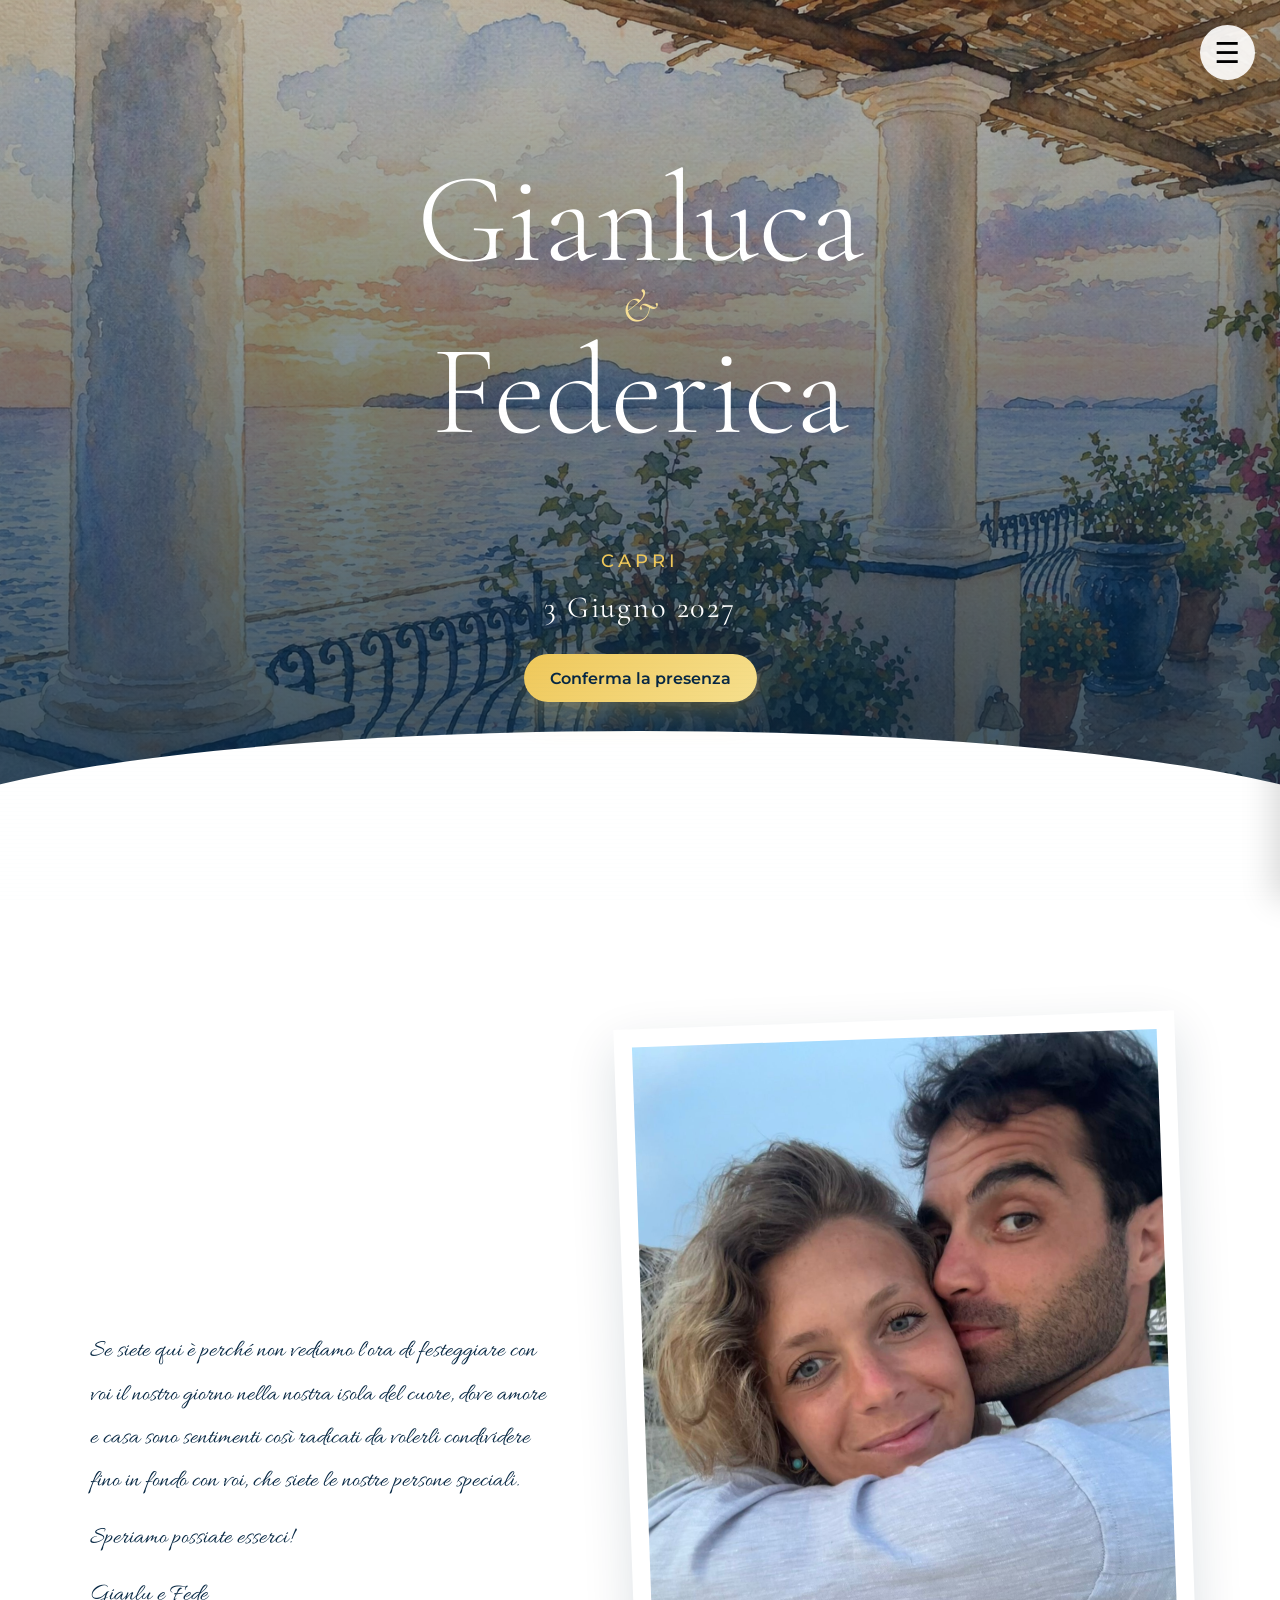
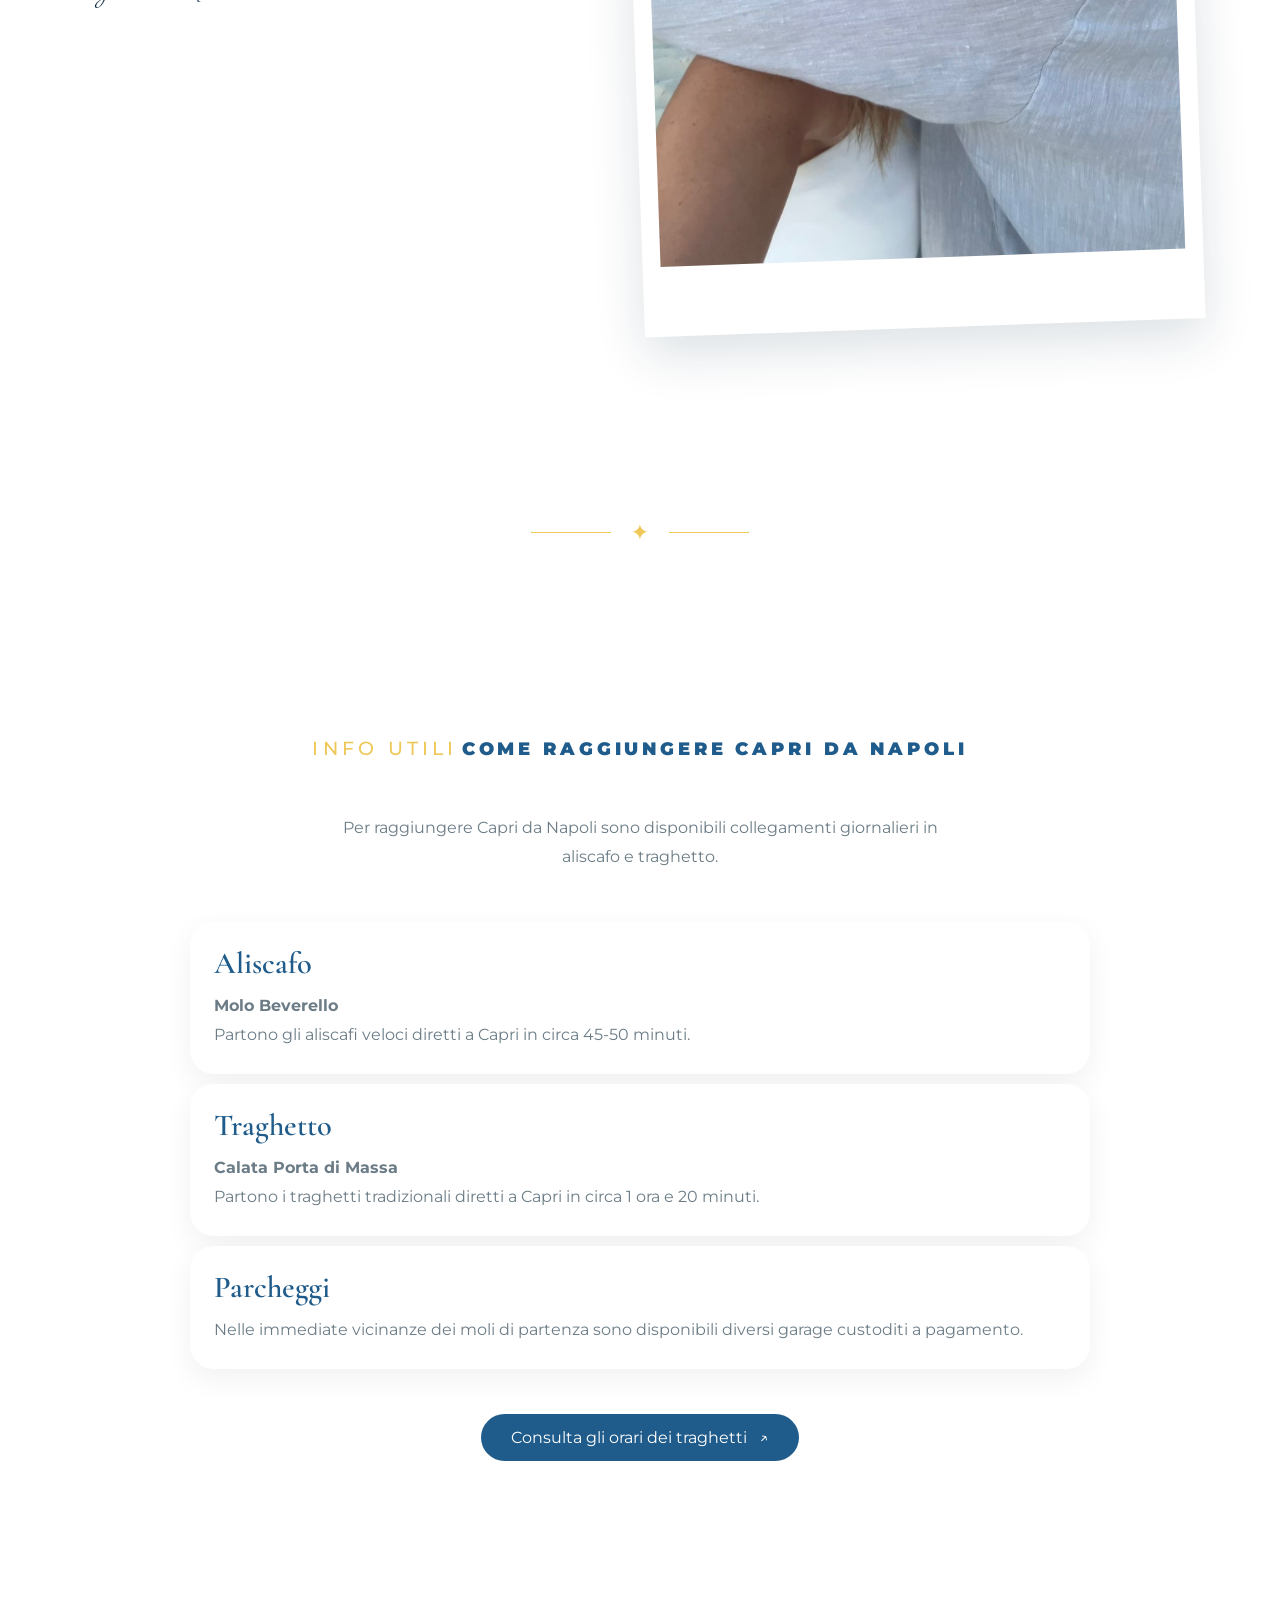
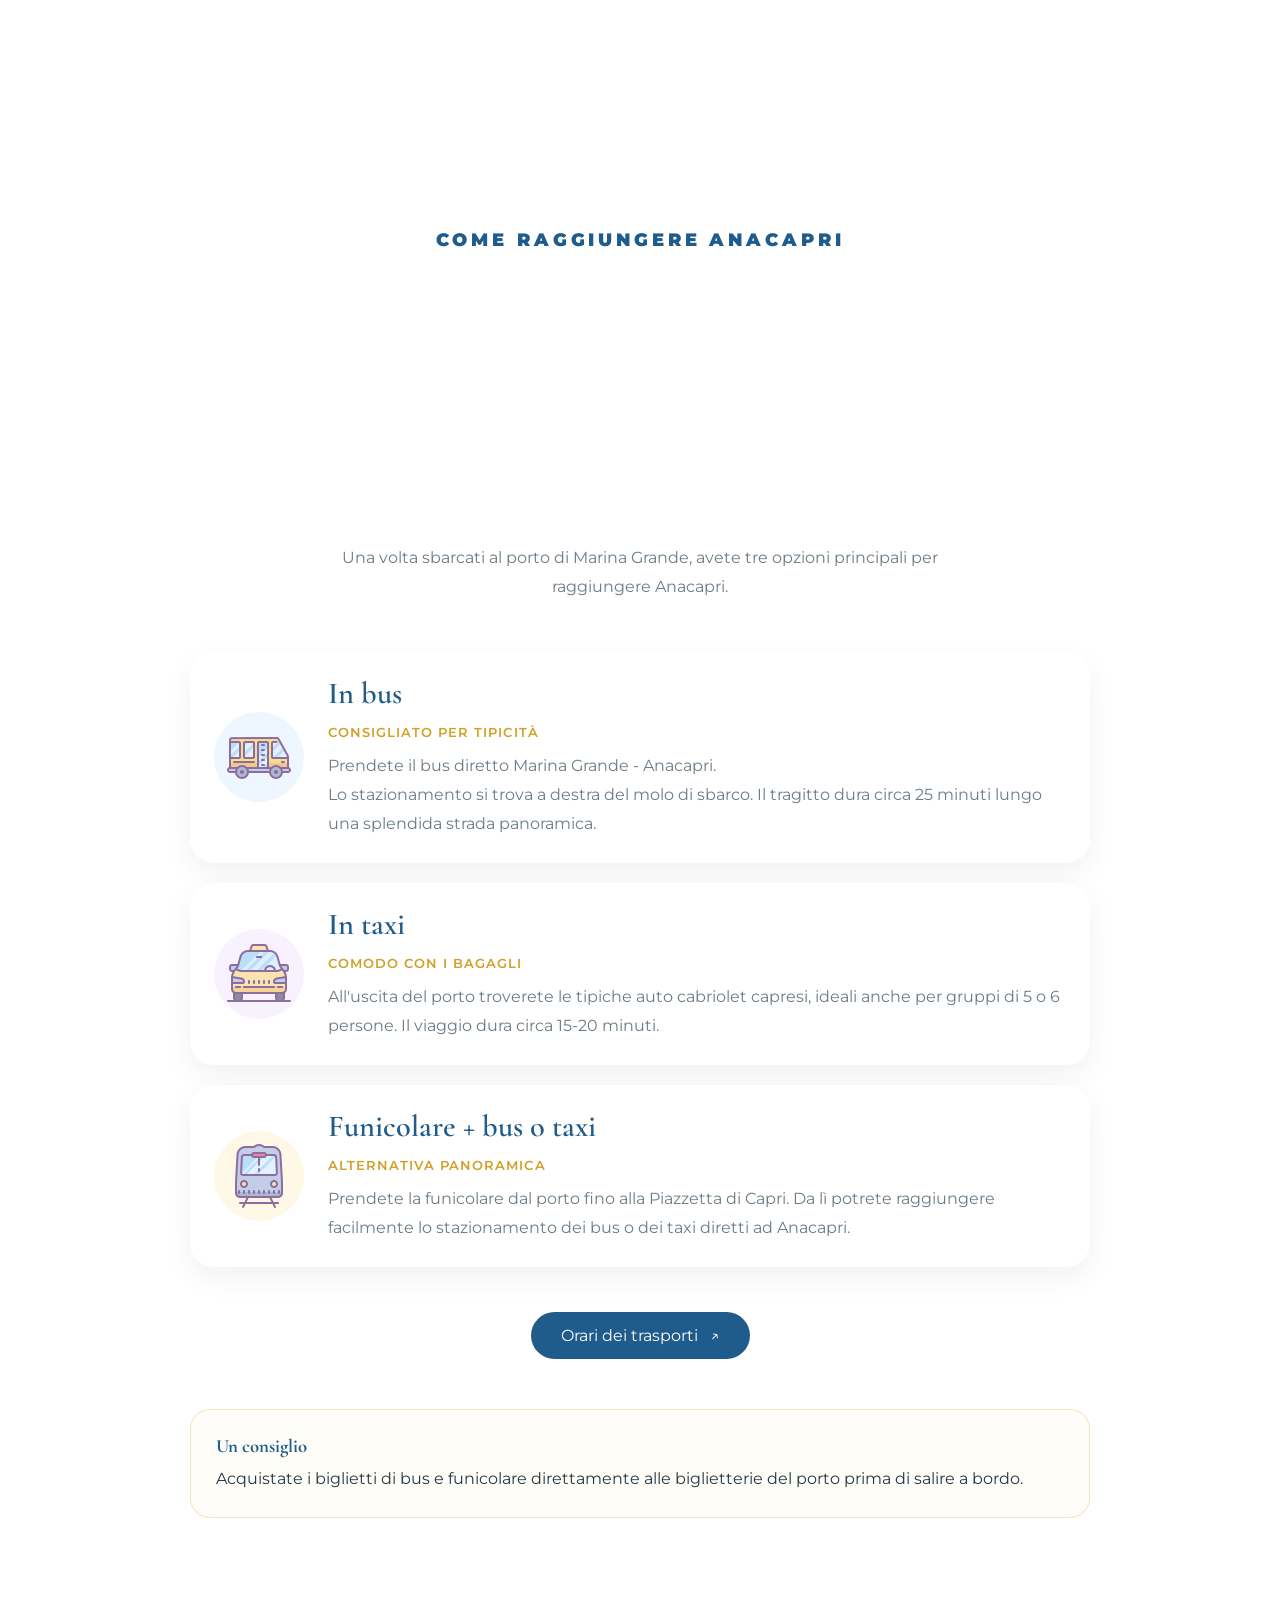
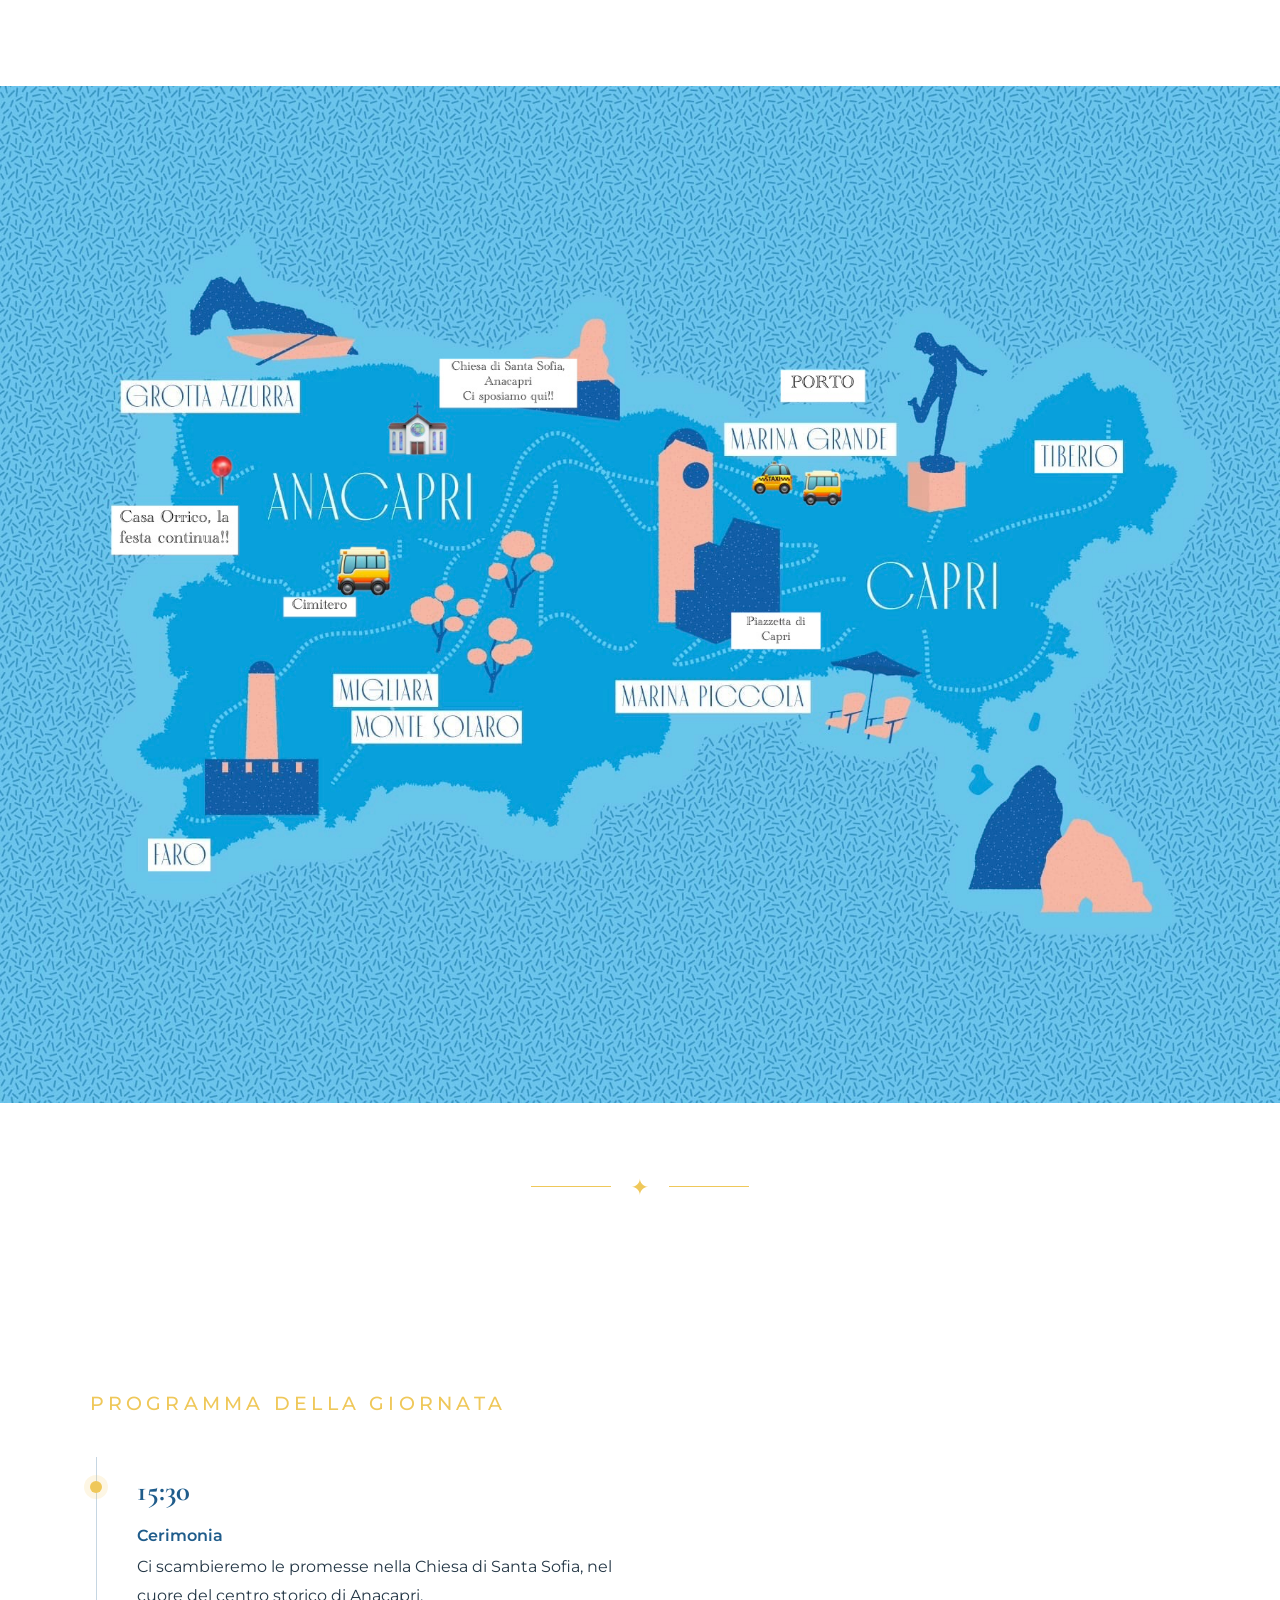
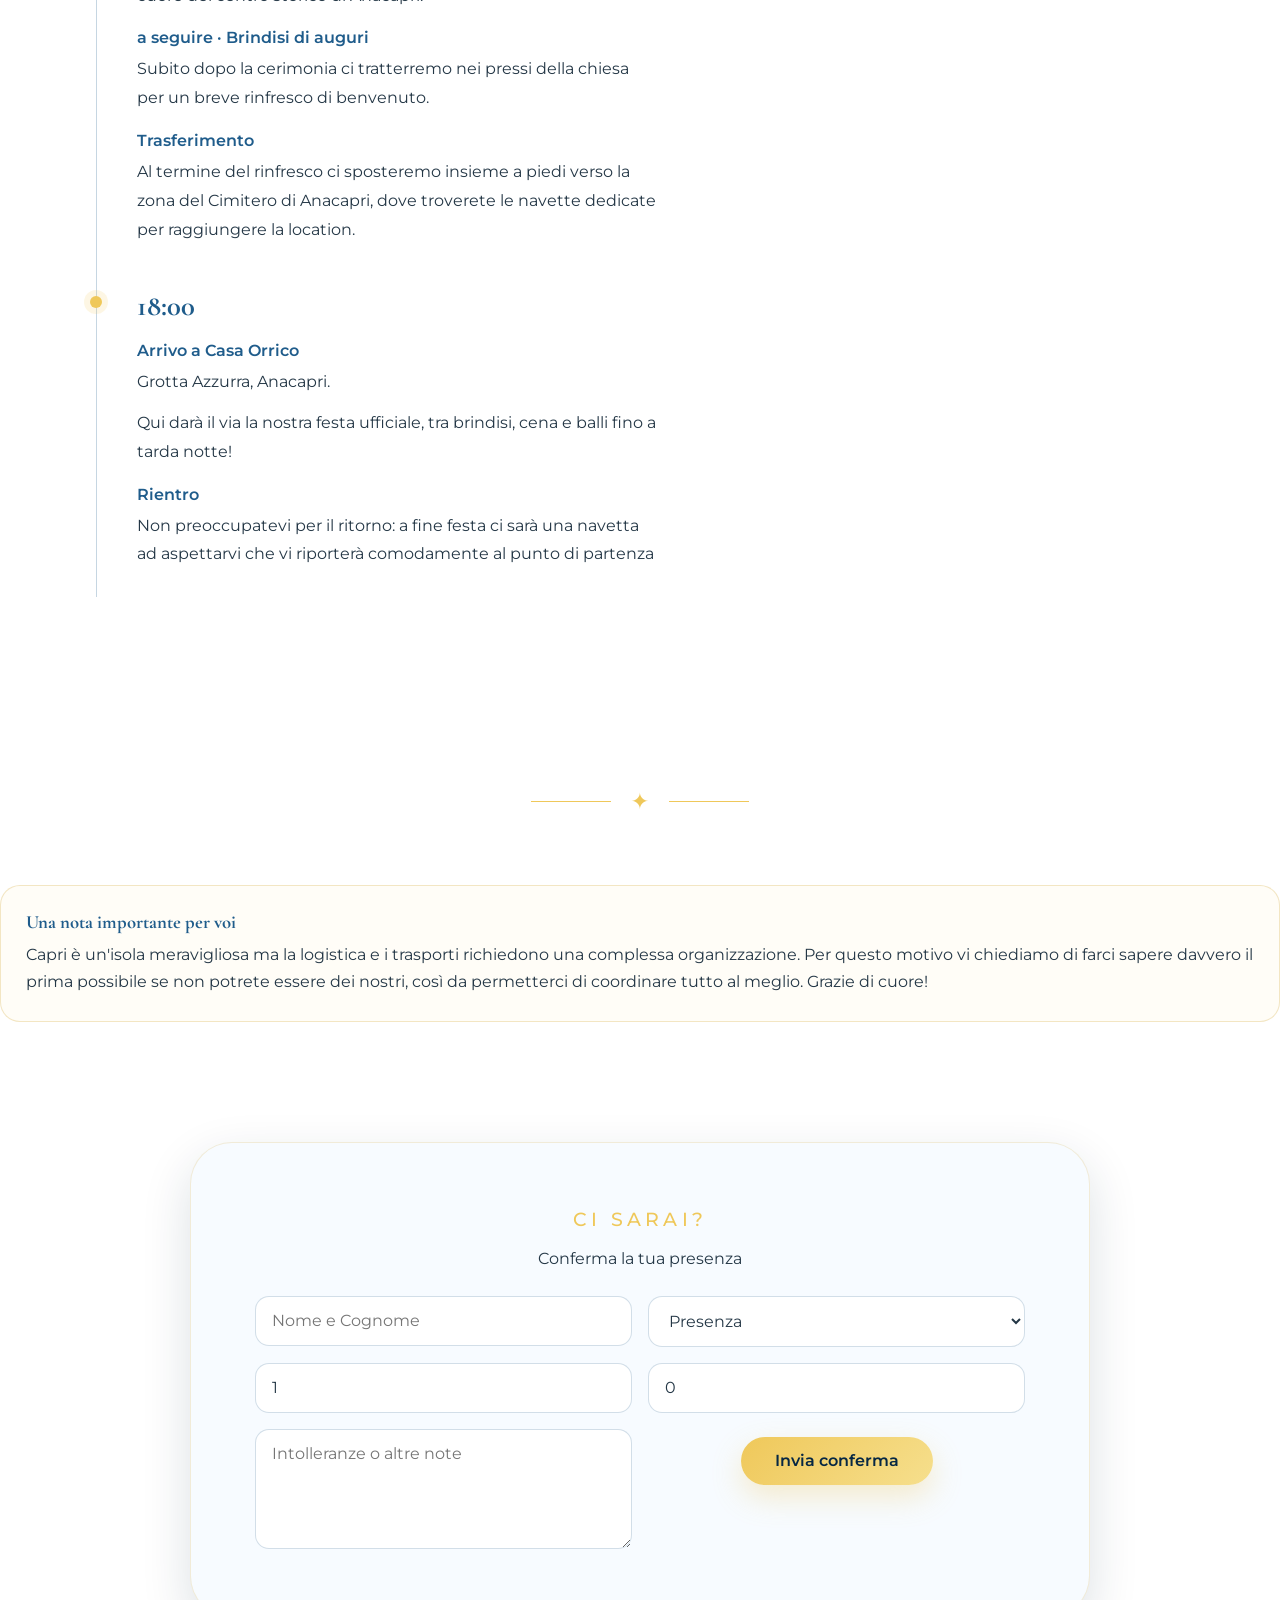
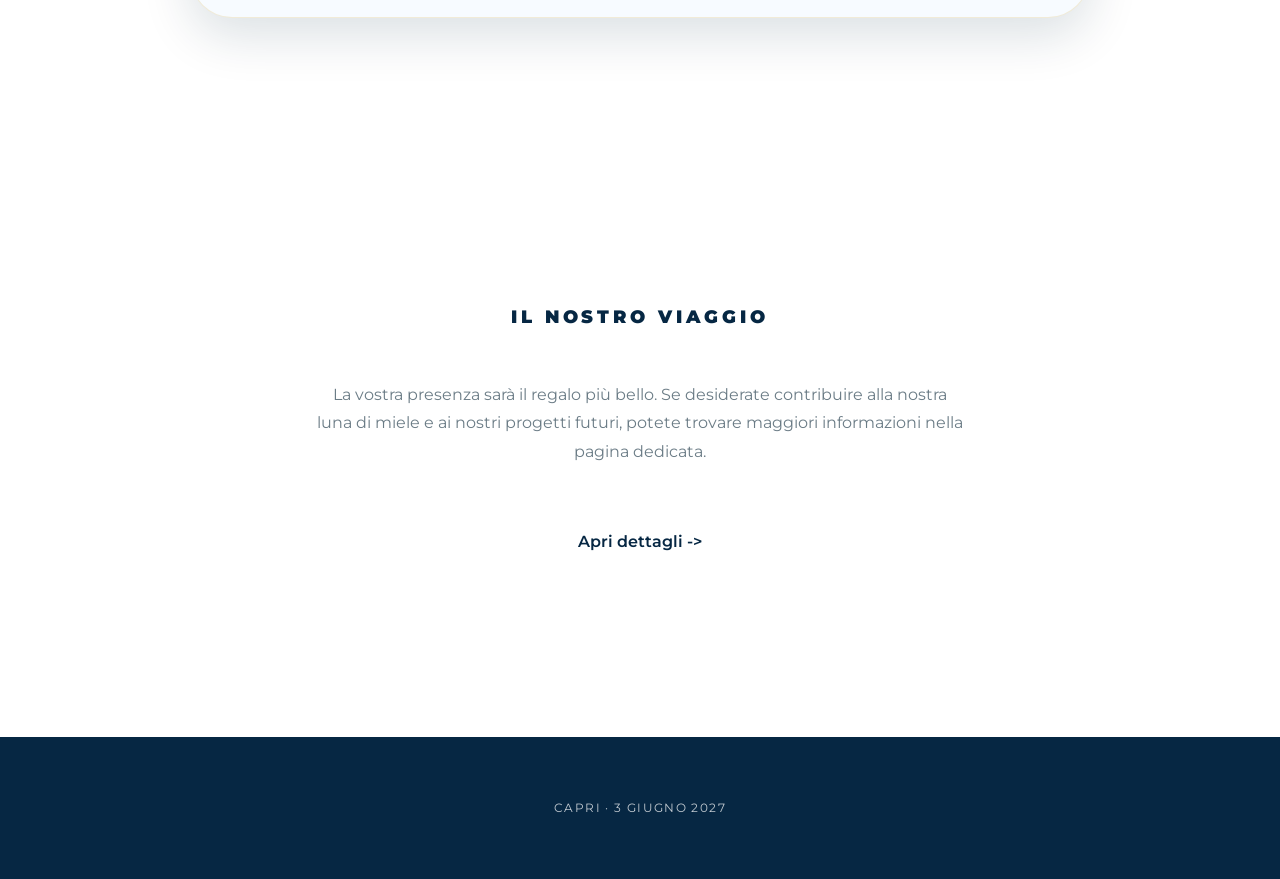
==== amici-X3nQa77L/index.html @ 65ce957f "Update index.html" ====
<!DOCTYPE html>
<html lang="it">
<head>
  <meta charset="UTF-8" />
  <meta name="viewport" content="width=device-width, initial-scale=1.0, viewport-fit=cover" />
  <meta name="theme-color" content="#062743" />
  <meta name="description" content="Gianluca e Federica si sposano a Capri il 3 giugno 2027. Tutte le informazioni sul matrimonio." />
  <title>Gianluca &amp; Federica | Matrimonio 3 Giugno 2027</title>
  <link rel="preconnect" href="https://fonts.googleapis.com" />
  <link rel="preconnect" href="https://fonts.gstatic.com" crossorigin />
  <link href="https://fonts.googleapis.com/css2?family=Cormorant+Garamond:wght@300;400;500;600&amp;family=Montserrat:wght@300;400;500;600&amp;display=swap" rel="stylesheet" />
  <link rel="stylesheet" href="/style.css" />
</head>
<body>
<div class="paper-texture" aria-hidden="true"></div>
<button class="menu-toggle" onclick="toggleMenu()">
    ☰
</button>
    <!--<nav class="nav" aria-label="Navigazione principale">
      <div class="nav-links">
        <a href="#viaggio">Il viaggio</a>
        <a href="#capri">Location</a>
        <a href="#programma">Programma</a>
        <a href="#rsvp">Conferma presenza</a>
      </div>
    </nav>-->

  <nav id="sideMenu" class="side-menu">
    <!--<a href="#viaggio" onclick="toggleMenu()">Il viaggio</a>-->
    <a href="#capri" onclick="toggleMenu()">Info utili</a>
    <a href="#programma" onclick="toggleMenu()">Programma</a>
    <a href="#rsvp" onclick="toggleMenu()">Conferma presenza</a>
</nav>
<header class="hero" id="home">

    <img class="hero-art" src="/assets/01_hero_casa_watercolor.png" alt="Illustrazione ad acquerello di una terrazza caprese al tramonto" />
    <div class="hero-overlay" aria-hidden="true"></div>

    <div class="hero-card">
      <h1 class="couple-name">
        <span>Gianluca</span>
        <em>&amp;</em>
        <span>Federica</span>
      </h1>
      <span class="eyebrow hero-location">Capri</span>
      <div class="hero-date">3 Giugno 2027</div>
      <a class="button" href="#rsvp">Conferma la presenza</a>
    </div>
  </header>

  <main>
    <section class="intro section" id="viaggio">
      <div class="intro-copy">
        <p class="welcome-text">
          Se siete qui è perché non vediamo l'ora di festeggiare con voi il nostro
          giorno nella nostra isola del cuore, dove amore e casa sono sentimenti così 
          radicati da volerli condividere fino in fondo con voi, che siete le nostre persone speciali.</p>
        <p class="welcome-text">Speriamo possiate esserci!</p>
        <p class="welcome-text">Gianlu e Fede</p>
  </div>
      <div class="postcard stack-one">
        <img src="/assets/01_hero_ioefede.JPG" alt="Gianluca e Federica" loading="lazy" />
      </div>
</section>
    
<div class="section-divider">
    ✦
</div>


<section class="journey section" id="capri">
    <div class="section-heading centered">
        <span class="section-kicker">
            Info utili
        </span>
        <span class="section-kicker section-kicker-blue transport-title">
            Come raggiungere Capri da Napoli
        </span>
    </div>
    <div class="transport-content-simple">
        <p class="transport-intro">
            Per raggiungere Capri da Napoli sono disponibili collegamenti
            giornalieri in aliscafo e traghetto.
        </p>
        <div class="info-card">
            <h3>Aliscafo</h3>
            <p>
                <strong>Molo Beverello</strong><br>
                Partono gli aliscafi veloci diretti a Capri in circa 45-50 minuti.
            </p>
        </div>
        <div class="info-card">
            <h3>Traghetto</h3>
            <p>
                <strong>Calata Porta di Massa</strong><br>
                Partono i traghetti tradizionali diretti a Capri in circa 1 ora e 20 minuti.
            </p>
        </div>
        <div class="info-card">
            <h3>Parcheggi</h3>
            <p>
                Nelle immediate vicinanze dei moli di partenza
                sono disponibili diversi garage custoditi a pagamento.
            </p>
        </div>
        <div class="transport-actions">
            <a
                class="transport-button"
                href="https://www.capri.it/it/ferry-schedule"
                target="_blank"
                rel="noopener noreferrer">
                Consulta gli orari dei traghetti
                <span aria-hidden="true">↗</span>
            </a>
        </div>
    </div>
</section>    

    
<!--
<section class="journey section" id="capri">
  <div class="section-heading centered">
    <span class="section-kicker" style="line-height: 1.6;">Info utili</span><br>
    <span class="section-kicker section-kicker-blue" style="margin-top:3rem;">
     Come raggiungere Capri da Napoli
     </span>
  </div>

    <div class="central-text">
      <span>
      Per raggiungere Capri da Napoli, i porti di partenza sono: <br>
       • <b>Molo Beverello:</b> partono gli aliscafi veloci. Il viaggio dura circa 45-50 minuti. <br>
       • <b>Calata Porta di Massa:</b> partono i traghetti tradizionali. Il viaggio dura circa 1 ora e 20 minuti. <br><br>
      <b>Se arrivi in auto:</b> troverai diversi garage custoditi a pagamento direttamente nei pressi dei moli di partenza
          <br><br>
<div class="transport-actions">
            <a
                class="transport-button"
                href="https://www.capri.it/it/ferry-schedule"
                target="_blank"
                rel="noopener noreferrer">
                Orari traghetti Napoli - Capri
                <span aria-hidden="true">↗</span>
            </a>
        </div>
      </div>   

<div class="section-heading centered">
<span class="section-kicker section-kicker-blue" style="margin-top:5rem;">
            Come raggiungere Anacapri
        </span>
    </div>

    <div class="central-text">
      <span>
            Una volta sbarcati al porto di Marina Grande, avete tre opzioni principali per raggiungere Anacapri:
            <br><br>
            • <b>In Bus (consigliato per tipicità):</b><br>
            prendete il bus diretto Marina Grande - Anacapri (stazionamento a destra del molo di sbarco).
            Il tragitto dura circa 25 minuti lungo una strada panoramica mozzafiato.
            <br><br>
            • <b>In Taxi (trasporta anche 5/6 persone):</b><br>
            troverete le tipiche auto cabriolet pronte all'uscita del porto.
            È l'opzione più comoda se viaggiate con bagagli.
            Il viaggio dura circa 15-20 minuti.
            <br><br>
            • <b>Funicolare + Bus/Taxi (alternativa panoramica):</b><br>
            prendete la funicolare dal porto fino a Capri centro (5 minuti).
            Arrivati in Piazzetta, camminate 2 minuti fino allo stazionamento dei bus o dei taxi diretti ad Anacapri.
            <br><br>
            <b>Orari dei trasporti:</b>
            <br><br>
            <a href="https://www.capri.it/it/orari-autobus?path=12"
               style="color: #0000FF;"
               target="_blank"
               class="transport-link">
                Orari trasporti Capri - Anacapri
            </a>
            <br><br>
            <b>Il consiglio in più:</b><br>
            Acquistate i biglietti dei trasporti pubblici (bus e funicolare)
            direttamente alle biglietterie del porto prima di salire a bordo.
    </span></div>
</section>
-->
        
<section class="journey section" id="capri">
      <div class="section-heading centered">
            <span class="section-kicker section-kicker-blue" style="margin-top:8rem; color: var(--blue-capri); font-size: 1.1rem; font-weight: 1000;">
             Come raggiungere Anacapri
            </span>
        </div>
</section>
        
<section class="transport-section section" id="capri">
    <div class="transport-content">
        <p class="transport-intro">
            Una volta sbarcati al porto di Marina Grande, avete tre
            opzioni principali per raggiungere Anacapri.
        </p>
      
  <div class="transport-options">
    <!-- BUS -->
    <article class="transport-card bus">
        <div class="transport-icon">
             <img src="/assets/icons/navetta.png"/>
        </div>
        <div class="transport-card-content">
            <h3>In bus</h3>
            <span class="transport-label" style="color:#d0a028;">
                Consigliato per tipicità
            </span>
            <p>
                Prendete il bus diretto Marina Grande - Anacapri.<br>
                Lo stazionamento si trova a destra del molo di sbarco.
                Il tragitto dura circa 25 minuti lungo una splendida
                strada panoramica.
            </p>
        </div>
    </article>

    <!-- TAXI -->
    <article class="transport-card taxi">
        <div class="transport-icon">
           <img src="/assets/icons/taxi.png"/>
        </div>
        <div class="transport-card-content">
            <h3>In taxi</h3>
            <span class="transport-label"style="color:#d0a028;">
                Comodo con i bagagli
            </span>
            <p>
                All'uscita del porto troverete le tipiche auto
                cabriolet capresi, ideali anche per gruppi di
                5 o 6 persone.
                Il viaggio dura circa 15-20 minuti.
            </p>
        </div>
    </article>
    <!-- FUNICOLARE -->
    <article class="transport-card funicolare">
        <div class="transport-icon">
           <img src="/assets/icons/treno.png"/>
        </div>
        <div class="transport-card-content">
            <h3>Funicolare + bus o taxi</h3>
            <span class="transport-label"style="color:#d0a028;">
                Alternativa panoramica
            </span>
            <p>
                Prendete la funicolare dal porto fino alla Piazzetta
                di Capri. Da lì potrete raggiungere facilmente
                lo stazionamento dei bus o dei taxi diretti ad
                Anacapri.
            </p>
        </div>
    </article>
  </div>
<div class="transport-actions">
            <a
                class="transport-button"
                href="https://www.capri.it/it/orari-autobus?path=12"
                target="_blank"
                rel="noopener noreferrer">
                Orari dei trasporti
                <span aria-hidden="true">↗</span>
            </a>
        </div>
        <aside class="transport-tip">
           <!-- <div class="tip-icon">
                💡
            </div>-->
            <div>
                <h3>Un consiglio</h3>
                <p>
                    Acquistate i biglietti di bus e funicolare direttamente
                    alle biglietterie del porto prima di salire a bordo.
                </p>
            </div>
        </aside>  
      </div>
</section>
  
<div class="journey-grid" style="margin-top:3rem;>
        <article class="journey-card large">
          <img src="/assets/mappa_capri.jpeg" alt="Mappa  di Capri" loading="lazy" />
        </article>
      </div>

<div class="section-divider">
    ✦
</div>
    
<section class="program section" id="programma">
  <div class="program-copy">
    <span class="section-kicker">
      Programma della giornata
    </span>
    <div class="timeline">
      <div class="time-item">
        <strong>15:30</strong>
        <h4>Cerimonia</h4>
        <p>
          Ci scambieremo le promesse nella Chiesa di Santa Sofia,
          nel cuore del centro storico di Anacapri.
        </p>
        <h4>a seguire · Brindisi di auguri</h4>
        <p>
          Subito dopo la cerimonia ci tratterremo nei pressi della
          chiesa per un breve rinfresco di benvenuto.
        </p>
        <h4>Trasferimento</h4>
        <p>
          Al termine del rinfresco ci sposteremo insieme a piedi
          verso la zona del Cimitero di Anacapri, dove troverete
          le navette dedicate per raggiungere la location.
        </p>
      </div>
      <div class="time-item">
        <strong>18:00</strong>
        <h4>Arrivo a Casa Orrico</h4>
        <p>
          Grotta Azzurra, Anacapri.
        </p>
        <p>
          Qui darà il via la nostra festa ufficiale,
          tra brindisi, cena e balli fino a tarda notte!
        </p>
        <h4>Rientro</h4>
        <p>
          Non preoccupatevi per il ritorno: a fine festa ci sarà una navetta ad aspettarvi
          che vi riporterà comodamente al punto di partenza
        </p>
      </div>
    </div>
  </div>
</section>
<!--
    <section class="info-strip" aria-label="Informazioni utili">
      <div><span>Come arrivare</span><p>Traghetti, aliscafi e transfer consigliati.</p></div>
      <div><span>Dove dormire</span><p>Hotel e strutture selezionate sull'isola.</p></div>
      <div><span>Cosa portare</span><p>Dress code leggero, elegante, mediterraneo.</p></div>
    </section>-->
    
<div class="section-divider">
    ✦
</div>



<aside class="transport-tip">
            <div>
                <h3>Una nota importante per voi</h3>
                <p>
                Capri è un'isola meravigliosa ma la logistica e i trasporti richiedono una complessa organizzazione.
                Per questo motivo vi chiediamo di farci sapere davvero il prima possibile se non potrete essere dei nostri, così da permetterci 
                di coordinare tutto al meglio. Grazie di cuore!
                </p>
            </div>
        </aside>  

<section class="rsvp-section section" id="rsvp">

    <div class="rsvp-panel">
        <span class="section-kicker">Ci sarai?</span>
        <p class="rsvp-intro">
            Conferma la tua presenza
        </p>
<form
    id="rsvpForm"
    class="rsvp-form"
    action="https://formspree.io/f/mbdvvjnw"
    method="POST">

    <!-- NOME E COGNOME -->

    <div class="form-group form-group-full">
        <input
            id="nome"
            name="Nome"
            type="text"
            placeholder="Nome e Cognome"
            autocomplete="name"
            required>
    </div>

    <!-- PRESENZA -->

    <div class="form-group form-group-full">
        <select
            id="presenza"
            name="Presenza"
            required>

            <option value="" selected disabled>
                Presenza
            </option>

            <option value="Confermo la mia presenza">
                Confermo la mia presenza
            </option>

            <option value="Non potrò partecipare">
                Non potrò partecipare
            </option>

        </select>
    </div>

    <!-- ADULTI -->

    <div class="form-group">
        <input
            id="adulti"
            name="# Adulti"
            type="number"
            min="0"
            max="20"
            step="1"
            value="1"
            placeholder="Numero Adulti"
            required>
    </div>

    <!-- BAMBINI -->

    <div class="form-group">
        <input
            id="bambini"
            name="# Bambini"
            type="number"
            min="0"
            max="20"
            step="1"
            value="0"
            placeholder="Numero Bambini"
            required>
    </div>


    <!-- NOTE -->

    <div class="form-group form-group-full">
        <textarea
            id="note"
            name="Note"
            rows="2"
            placeholder="Intolleranze o altre note"></textarea>
    </div>

    <!-- DATA INVIO -->

    <input
        id="dataInvio"
        name="Data invio"
        type="hidden">


    <!-- PULSANTE -->

    <div class="form-submit form-group-full">
        <button class="rsvp-button" type="submit">
            Invia conferma
        </button>
    </div>
</form>
      
</section>   

<section class="journey section" id="fine">
    <div class="section-heading centered">
      <span class="section-kicker section-kicker-blue transport-title" style="margin-top:3rem; color:var(--blue-night);">
            Il nostro viaggio
        </span>
    </div>
    <div class="transport-content-simple">
        <p class="transport-intro">
            La vostra presenza sarà il regalo più bello.
            Se desiderate contribuire alla nostra luna di miele
            e ai nostri progetti futuri, potete trovare maggiori
            informazioni nella pagina dedicata.
        </p> 
<a class="button" href="gift.html" style="background: linear-gradient(135deg, var(--sea));box-shadow: 0 0 0;">Apri dettagli -></a>
</div>
</section>
    
    
</main>

  <footer><p>Capri · 3 Giugno 2027</p></footer>

  <!-- funzioni javascript-->
  
  <script>
  function toggleMenu() {
      document
          .getElementById("sideMenu")
          .classList
          .toggle("open");
  }
  </script>

  <script>
      const rsvpForm = document.getElementById("rsvpForm");
      const dataInvioField = document.getElementById("dataInvio");
  
      rsvpForm.addEventListener("submit", function () {
          const dataCorrente = new Date();
  
          dataInvioField.value = dataCorrente.toLocaleString("it-IT", {
              timeZone: "Europe/Rome",
              year: "numeric",
              month: "2-digit",
              day: "2-digit",
              hour: "2-digit",
              minute: "2-digit",
              second: "2-digit"
          });
      });
  </script>
</body>
</html>
---- style.css ----
:root {
  --blue-night: #062743;
  --blue-capri: #1f5c8b;
  --sea: #75bfd4;
  --lemon: #efc85a;
  --coral: #d99579;
  --paper: #ffffff;
  --ink: #243746;
  --muted: #6b7c86;
  --white: #ffffff;
  --shadow: 0 18px 50px rgba(6, 39, 67, .14);
}

* { box-sizing: border-box; margin: 0; padding: 0; }
html { scroll-behavior: smooth; scroll-padding-top: 20px; }
body {
  min-width: 320px;
  font-family: 'Montserrat', system-ui, sans-serif;
  background: var(--paper);
  color: var(--ink);
  overflow-x: hidden;
  -webkit-font-smoothing: antialiased;
}
a { color: inherit; text-decoration: none; }
img { display: block; max-width: 100%; }
button, input, select, textarea { font: inherit; }
button, a { -webkit-tap-highlight-color: transparent; }

.paper-texture {
  position: fixed; inset: 0; pointer-events: none; z-index: 20; opacity: .18;
  background: radial-gradient(circle at 20% 10%, rgba(255,255,255,.8), transparent 22%),
              radial-gradient(circle at 80% 40%, rgba(255,255,255,.6), transparent 24%),
              repeating-linear-gradient(0deg, rgba(6,39,67,.035) 0 1px, transparent 1px 4px);
  mix-blend-mode: multiply;
}
.section { width: min(100%, 1500px); margin: auto; padding: 0px 20px; }


/*
.nav {
  position: absolute; inset: 0 0 auto; z-index: 5; padding: 22px 6%;
  display: flex; justify-content: center; color: white;
}
.nav-links { display: flex; flex-wrap: wrap; justify-content: center; gap: 14px 24px; font-size: .72rem; text-transform: uppercase; letter-spacing: .12em; }
.nav-links a { min-height: 44px; display: inline-flex; align-items: center; }
*/

.hero {
  min-height: 100svh; position: relative; display: grid; place-items: center;
  overflow: hidden; background: var(--blue-night); isolation: isolate;
}
.hero-art { position: absolute; inset: 0; width: 100%; height: 100%; object-fit: cover; object-position: center; animation: slowZoom 18s ease-in-out infinite alternate; }
.hero-overlay { position: absolute; inset: 0; background: linear-gradient(180deg, rgba(6,39,67,.25), rgba(6,39,67,.78) 88%); }
.hero::after { content: ''; position: absolute; left: -10%; right: -10%; bottom: -1px; height: 75px; background: var(--paper); border-radius: 50% 50% 0 0 / 70% 70% 0 0; }
.hero-card { position: relative; z-index: 2; width: min(92vw, 900px); padding: 96px 16px 88px; text-align: center; color: white; }
.couple-name { display: flex; flex-direction: column; align-items: center; gap: 0.5em; margin: 0 0 100px; font-family: 'Cormorant Garamond', serif; font-weight: 300; line-height: .72; }
.couple-name span { display: block; font-size: clamp(3.6rem, 18vw, 8rem); }
.couple-name em{
    font-style:italic;
    color:#f7df96;
    font-size:3rem;
    line-height:1;
    font-weight:300;
}
.eyebrow, .section-kicker { display: inline-block; margin-bottom: 18px; text-transform: uppercase; letter-spacing: .22em; font-size: 1.2rem; font-weight: 500; color: var(--lemon); }
.hero-location { margin-top: 12px; font-size: 1.1rem; }
.hero-date { margin-bottom: 28px; font-family: 'Cormorant Garamond', serif; font-size: clamp(1.8rem, 6vw, 1.9rem); letter-spacing: .06em; text-shadow: 0 8px 24px rgba(0,0,0,.24); }
.button, form button { min-height: 48px; display: inline-flex; align-items: center; justify-content: center; border: 0; border-radius: 999px; padding: 14px 26px; background: linear-gradient(135deg, var(--lemon), #f6df8d); color: var(--blue-night); font-weight: 600; box-shadow: 0 12px 30px rgba(239,200,90,.3); cursor: pointer; }
.scroll-note { position: absolute; left: 50%; bottom: 20px; z-index: 3; transform: translateX(-50%); white-space: nowrap; font-size: .58rem; letter-spacing: .2em; text-transform: uppercase; color: white; opacity: .85; }

.intro, .program { display: grid; grid-template-columns: 1fr; gap: 42px; align-items: center; }
.intro-copy p {
    font-family: 'WeddingFont', serif;
    font-size: 1.5rem;
    line-height: 1.8;
    color: var(--blue-night);}, .caption p, .program-copy p, .rsvp-panel p { line-height: 1.8; color: var(--muted); font-size: .98rem; }
.intro-copy p + p { margin-top: 14px; }
.intro-copy h2, .section-heading h2, .program-copy h2, .rsvp-panel h2 { margin-bottom: 22px; font-family: 'Cormorant Garamond', serif; font-size: clamp(2.7rem, 12vw, 5.5rem); font-weight: 300; line-height: 1.02; color: var(--blue-night); }
.postcard { position: relative; padding: 12px 12px 54px; background: white; box-shadow: var(--shadow); transform: rotate(-1deg); }
.postcard img { width: 100%; height: clamp(360px, 115vw, 620px); object-fit: cover; object-position: center; }
.centered { max-width: 850px; margin: 0 auto 36px; text-align: center; }
.section-kicker-blue { color: var(--blue-capri); font-size: 1.1rem; font-weight: 1000;}
.section-divider{
    display:flex;
    align-items:center;
    justify-content:center;
    gap:20px;
    margin:70px auto;
    color:#efc85a;
    font-size:1.4rem;
}
.section-divider::before,
.section-divider::after{
    content:"";
    width:80px;
    height:1px;
    background:#efc85a;
}

.journey { position: relative; }
.journey::before { content: ''; position: absolute; inset: 0 0 auto; height: 280px; opacity: .16; z-index: -1; }
.journey-grid { display: grid; grid-template-columns: 1fr; gap: 24px; }
.journey-card { position: relative; min-height: 330px; overflow: hidden; border-radius: 24px; background: white; box-shadow: var(--shadow); }
.journey-card img { width: 100%; height: 100%; object-fit: cover; }

.program { background: linear-gradient(180deg, rgba(255,255,255,.55), rgba(255,255,255,0)); }
.program-art { padding: 12px; border-radius: 24px; background: white; box-shadow: var(--shadow); }
.program-art img { width: 100%; border-radius: 16px; }
.timeline { margin-top: 24px; margin-left: 6px; padding-left: 22px; border-left: 1px solid rgba(31,92,139,.25); }
.time-item { position: relative; padding: 16px 0 16px 18px; }
.time-item::before { content: ''; position: absolute; left: -29px; top: 24px; width: 12px; height: 12px; border-radius: 50%; background: var(--lemon); box-shadow: 0 0 0 6px rgba(239,200,90,.16); }
.time-item strong { display: block; font-family: 'Cormorant Garamond', serif; font-size: 1.8rem; color: var(--blue-capri); }
.time-item span { color: var(--muted); line-height: 1.5; }
.time-item h4{
    margin:18px 0 8px;
    color: var(--blue-capri);
    font-size:1rem;
    font-weight:600;
}
.time-item p{
    margin-bottom:12px;
    line-height:1.8;
}
.central-text strong { display: block; font-family: 'Cormorant Garamond', serif; font-size: 1.8rem; color: var(--blue-capri); }
.central-text span { color: var(--muted); line-height: 1.5; }

.info-strip { margin: 20px; display: grid; grid-template-columns: 1fr; gap: 1px; background: rgba(31,92,139,.18); box-shadow: var(--shadow); }
.info-strip div { padding: 28px 24px; background: white; }
.info-strip span { display: block; margin-bottom: 8px; font-family: 'Cormorant Garamond', serif; font-size: 1.8rem; color: var(--blue-night); }
.info-strip p { color: var(--muted); line-height: 1.7; }

.rsvp-section { padding-top: 72px; }
.rsvp-panel{
    max-width:900px;
    margin:auto;
    padding:42px 32px;
    border-radius:24px;
    text-align: center;
    background:#f7fbff;
    border:1px solid rgba(208,160,40,.18);
    box-shadow: var(--shadow);}
form { display: grid; grid-template-columns: 1fr; gap: 14px; margin-top: 28px; }
input, select, textarea { width: 100%; min-height: 50px; border: 1px solid rgba(31,92,139,.2); border-radius: 14px; padding: 14px 16px; background: rgba(255,255,255,.94); color: var(--ink); font-size: 16px; }
textarea { min-height: 120px; resize: vertical; }
input:focus, select:focus, textarea:focus { outline: 3px solid rgba(117,191,212,.35); border-color: var(--blue-capri); }
form button { width: 100%; margin-top: 8px; }
footer { margin-top: 52px; padding: 64px 20px; text-align: center; background: var(--blue-night); color: white; }
footer p { font-size: .72rem; letter-spacing: .12em; text-transform: uppercase; color: rgba(255,255,255,.75); }
.sr-only { position: absolute; width: 1px; height: 1px; padding: 0; margin: -1px; overflow: hidden; clip: rect(0,0,0,0); white-space: nowrap; border: 0; }

@keyframes slowZoom { from { transform: scale(1.02); } to { transform: scale(1.08); } }

@media (min-width: 700px) {
  .section { padding: 10px 6%; }
  .hero::after { height: 120px; }
  .hero-card { padding-bottom: 120px; }
  .intro, .program { grid-template-columns: .9fr 1.1fr; gap: 55px; }
  .program { grid-template-columns: 1.1fr .9fr; }
  .postcard { padding: 18px 18px 70px; transform: rotate(-2deg); }
  .postcard img { height: 560px; }
  .journey-card { min-height: 480px; }
  .info-strip { margin: 40px 6% 0; grid-template-columns: repeat(3, 1fr); }
  .rsvp-panel { padding: 64px; border-radius: 42px; }
  form { grid-template-columns: 1fr 1fr; gap: 16px; }
  textarea, form button { grid-column: 1 / -1; }
  form button { width: auto; justify-self: center; padding-inline: 34px; }
}

@media (min-width: 1000px) {
  .section { padding: 120px 7%; }
  .intro { grid-template-columns: .9fr 1.1fr; gap: 80px; }
  .program { gap: 70px; }
  .postcard img { height: 820px; }
  .hero::after { height: 170px; }
  .journey-card { min-height: 560px; }
}

@media (max-width: 699px) {
  .nav { display: none; }
  .hero-art { object-position: center 45%; }
  .paper-texture { opacity: .12; }
  .scroll-note { bottom: 14px; }
}

@font-face {
    font-family: 'WeddingFont';
    src: url('/assets/Allura-Regular.otf') format('opentype');
    font-weight: normal;
    font-style: normal;
}


.menu-toggle{
    position: fixed;
    top: 25px;
    right: 25px;
    z-index: 100000;

    background: rgba(255,255,255,0.9);
    border: none;
    border-radius: 50%;

    width: 55px;
    height: 55px;

    font-size: 1.8rem;
    cursor: pointer;

    box-shadow: var(--shadow);
}

.side-menu{
    position: fixed;
    top: 0;
    right: -300px;
    width: 300px;
    height: 100vh;
    background: white;
    display: flex;
    flex-direction: column;
    padding-top: 120px;
    transition: .4s ease;
    z-index: 99999;
    box-shadow: -8px 0 30px rgba(0,0,0,.15);
}

.side-menu.open{
    right: 0;
}

.side-menu a{
    padding: 20px 35px;
    text-decoration: none;
    color: var(--blue-night);
    font-family: 'Montserrat', sans-serif;
    font-size: 1rem;
    transition: .3s;
}

.side-menu a:hover{
    background: rgba(239,200,90,.2);
    color: var(--blue-capri);
}

@media (prefers-reduced-motion: reduce) {
  html { scroll-behavior: auto; }
  *, *::before, *::after { animation-duration: .01ms !important; animation-iteration-count: 1 !important; }
}
<!-- sezioni trasporti test-->

/* ==========================
   COME RAGGIUNGERE ANACAPRI
========================== */

.transport-content{
    max-width:900px;
    margin:auto;
}

.transport-intro{
    text-align:center;
    max-width:620px;
    margin:0 auto 40px;
    line-height:1.8;
    color:var(--muted);
}

.transport-options{
    display:flex;
    flex-direction:column;
    gap:20px;
}

/* CARD */

.transport-card{
    display:flex;
    align-items:center;
    gap:24px;
    padding:24px;
    background:white;
    border-radius:24px;
    box-shadow:
    0 10px 30px rgba(0,0,0,.06);
    transition:.25s ease;
}

.transport-card:hover{
    transform:translateY(-3px);
    box-shadow:
    0 15px 35px rgba(0,0,0,.10);
}

/* ICONE */

.transport-icon{
    width:90px;
    height:90px;
    display:flex;
    align-items:center;
    justify-content:center;
    border-radius:50%;
    flex-shrink:0;
}

.transport-icon img{
    width:64px;
    height:64px;
    object-fit:contain;
}

/* COLORI DIVERSI */

.bus .transport-icon{background:#eef6ff;}
.taxi .transport-icon{background:#f8f2ff;}
.funicolare .transport-icon{background:#fff8e7;}

/* CONTENUTO */

.transport-card-content{flex:1;}
.transport-card-content h3{margin:0 0 5px;color:var(--blue-capri);font-family:'Cormorant Garamond', serif;font-size:2rem;font-weight:600;}
.transport-label{
    display:inline-block;
    margin-bottom:12px;
    color:#d0a028;
    font-size:.8rem;
    font-weight:600;
    letter-spacing:.1em;
    text-transform:uppercase;
}

.transport-card-content p{
    margin:0;
    line-height:1.8;
}

/* BOTTONE */

.transport-actions{
    text-align:center;
    margin-top:35px;
}

.transport-button{
    display:inline-flex;
    align-items:center;
    gap:12px;

    background:var(--blue-capri);
    color:white;

    text-decoration:none;

    padding:14px 30px;

    border-radius:999px;

    transition:.25s ease;
}

.transport-button:hover{
    transform:translateY(-2px);

    background:#0b4670;
}

/* CONSIGLIO */

.transport-tip{
    margin-top:40px;

    display:flex;
    gap:20px;

    padding:25px;

    border:1px solid rgba(208,160,40,.25);

    background:#fffdf7;

    border-radius:20px;
}

.tip-icon{
    font-size:32px;
}

.transport-tip h3{
    margin:0 0 8px;

    color:var(--blue-capri);

    font-family:'Cormorant Garamond', serif;
}

.transport-tip p{
    margin:0;
    line-height:1.7;
}

/* ==========================
   CARD GENERICHE
========================== */

.transport-card,
.info-card{
    background:white;
    padding:24px;

    border-radius:24px;

    box-shadow:
    0 10px 30px rgba(0,0,0,.06);

    transition:.25s ease;
}

.transport-card:hover,
.info-card:hover{
    transform:translateY(-3px);

    box-shadow:
    0 15px 35px rgba(0,0,0,.10);
}

/* ==========================
   TITOLI
========================== */

.transport-card-content h3,
.info-card h3{
    margin:0 0 10px;

    color:var(--blue-capri);

    font-family:'Cormorant Garamond', serif;

    font-size:1.9rem;
    font-weight:600;

    line-height:1.2;
}

/* ==========================
   TESTI
========================== */

.transport-card-content p,
.info-card p,
.transport-intro{
    font-size:1rem;

    line-height:1.8;

    color:var(--muted);
}

/* ==========================
   CONTENITORI
========================== */

.transport-content,
.transport-content-simple{
    max-width:900px;
    margin:auto;
    display:flex;
    flex-direction:column;
    gap: 10px;
}

.transport-intro{
    text-align:center;
    max-width:650px;
    margin:0 auto 40px;
}

.transport-content-simple .transport-intro{
    margin-bottom:40px;
}

/* ==========================
   LABEL
========================== */

.transport-label{
    display:inline-block;

    margin-bottom:12px;

    color:#d0a028;

    font-size:.8rem;

    font-weight:600;

    letter-spacing:.08em;

    text-transform:uppercase;
}

/* ==========================
   MOBILE
========================== */

@media (max-width:768px){

    .transport-card{
        flex-direction:column;
        text-align:center;
    }

    .transport-card-content h3,
    .info-card h3{
        font-size:1.6rem;
        text-align:center
    }

    .transport-card-content p,
    .info-card p,
    .transport-intro{
        font-size:.95rem;
        text-align:center
    }

    .transport-tip{
        flex-direction:column;
        text-align:center;
    }

}

/* ==========================
   GIFT
========================== */

.gift-page{
    min-height:100vh;
    padding:40px 20px;
    display:flex;
    justify-content:center;
    align-items:center;
    background:#f7fbff;
}

.gift-panel{
    max-width:760px;
    background:white;
    padding:40px;
    border-radius:24px;
    text-align:center;
    border:1px solid rgba(15,91,135,.08);
    box-shadow:
    0 10px 30px rgba(0,0,0,.06);
}

.gift-image{
    width:100%;
    max-width:450px;
    border-radius:18px;
    display:block;
    margin:0 auto 24px;
}

.gift-panel h1{
    margin:15px 0;
    color:var(--blue-capri);
    font-family:'Cormorant Garamond', serif;
    font-size:3rem;
}

.gift-description{
    max-width:600px;
    margin:auto;
    line-height:1.8;
}

.iban-box{
    margin:35px 0;
    padding:24px;
    background:#fcfaf6;
    border:1px solid rgba(208,160,40,.2);
    border-radius:16px;
}

.iban-box span{
    display:block;
    color:var(--muted);
    margin-bottom:10px;
}

.iban-box strong{
    font-size:1.2rem;
    letter-spacing:.05em;
    color:var(--blue-night);
}

.gift-note{
    margin-top:20px;
    color:var(--muted);
}

.back-link{
    position:fixed;
    top:25px;
    left:25px;
    text-decoration:none;
    color:var(--blue-capri);
}
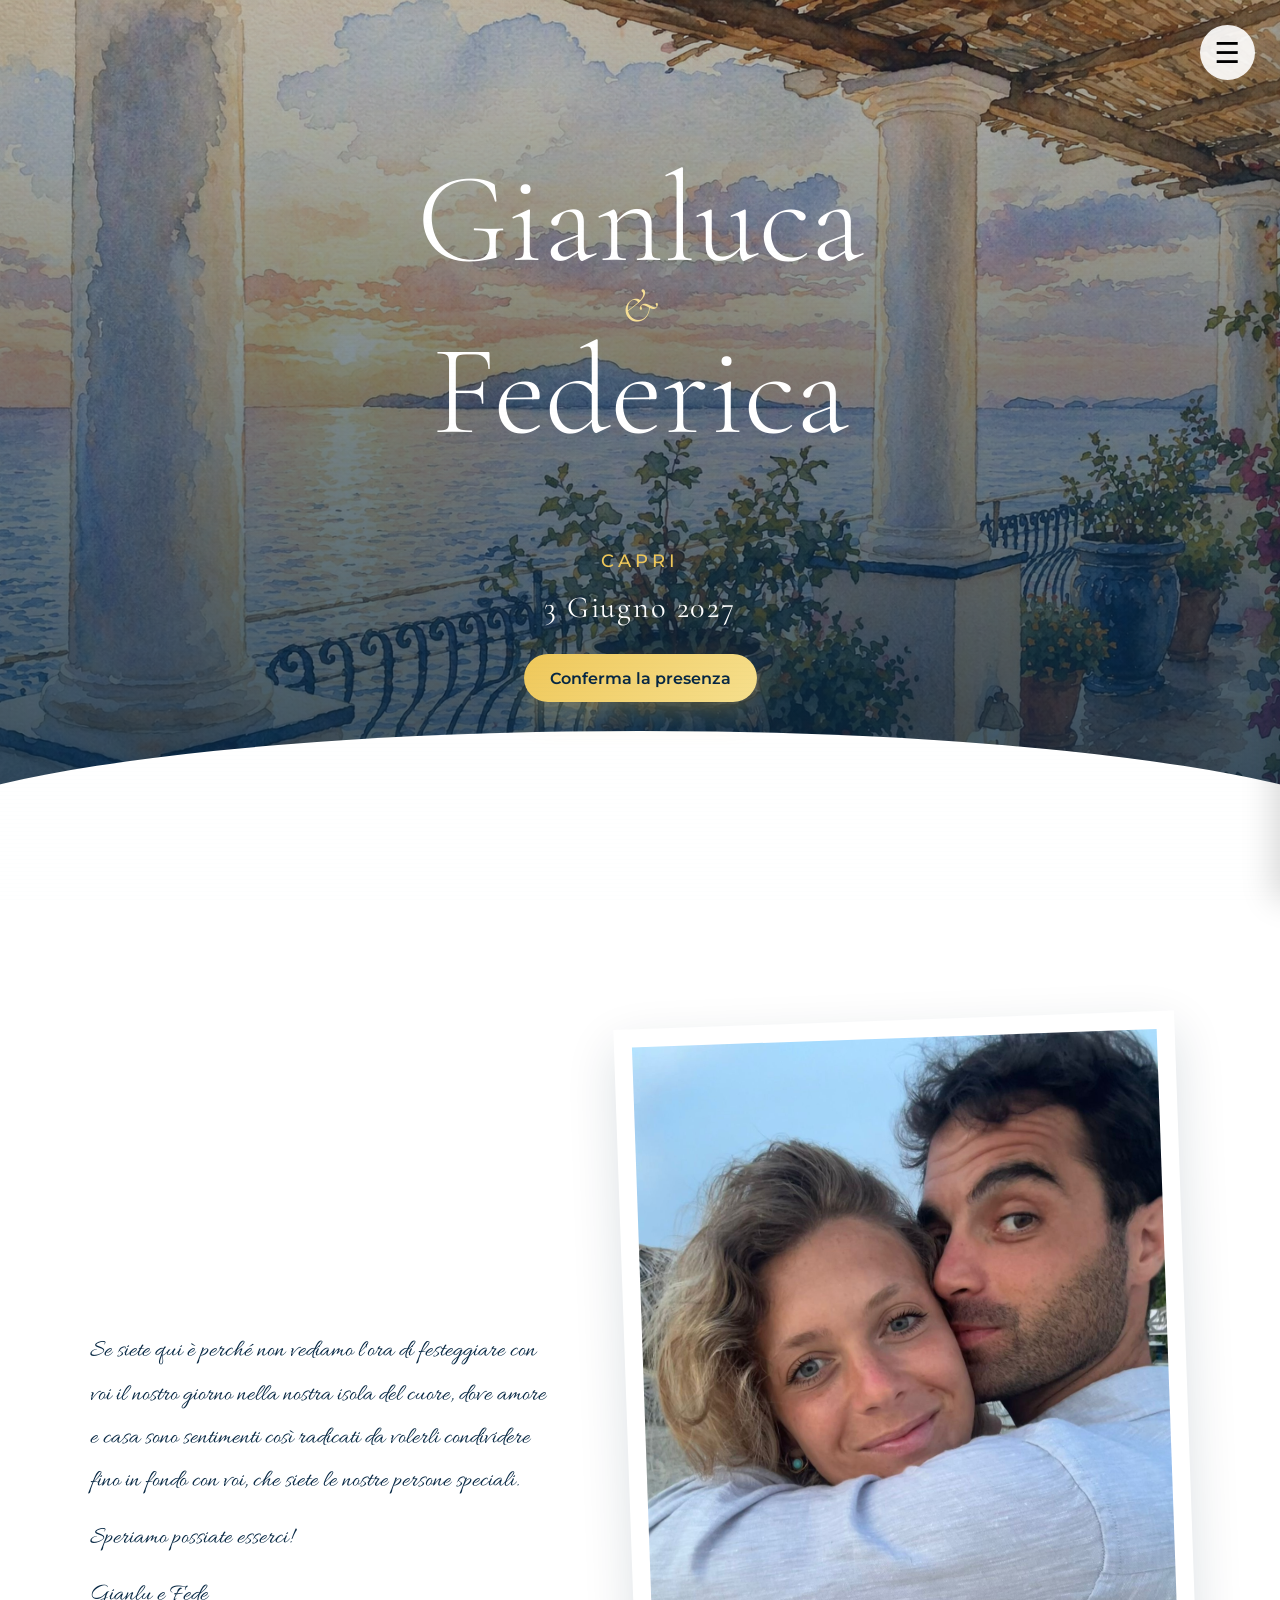
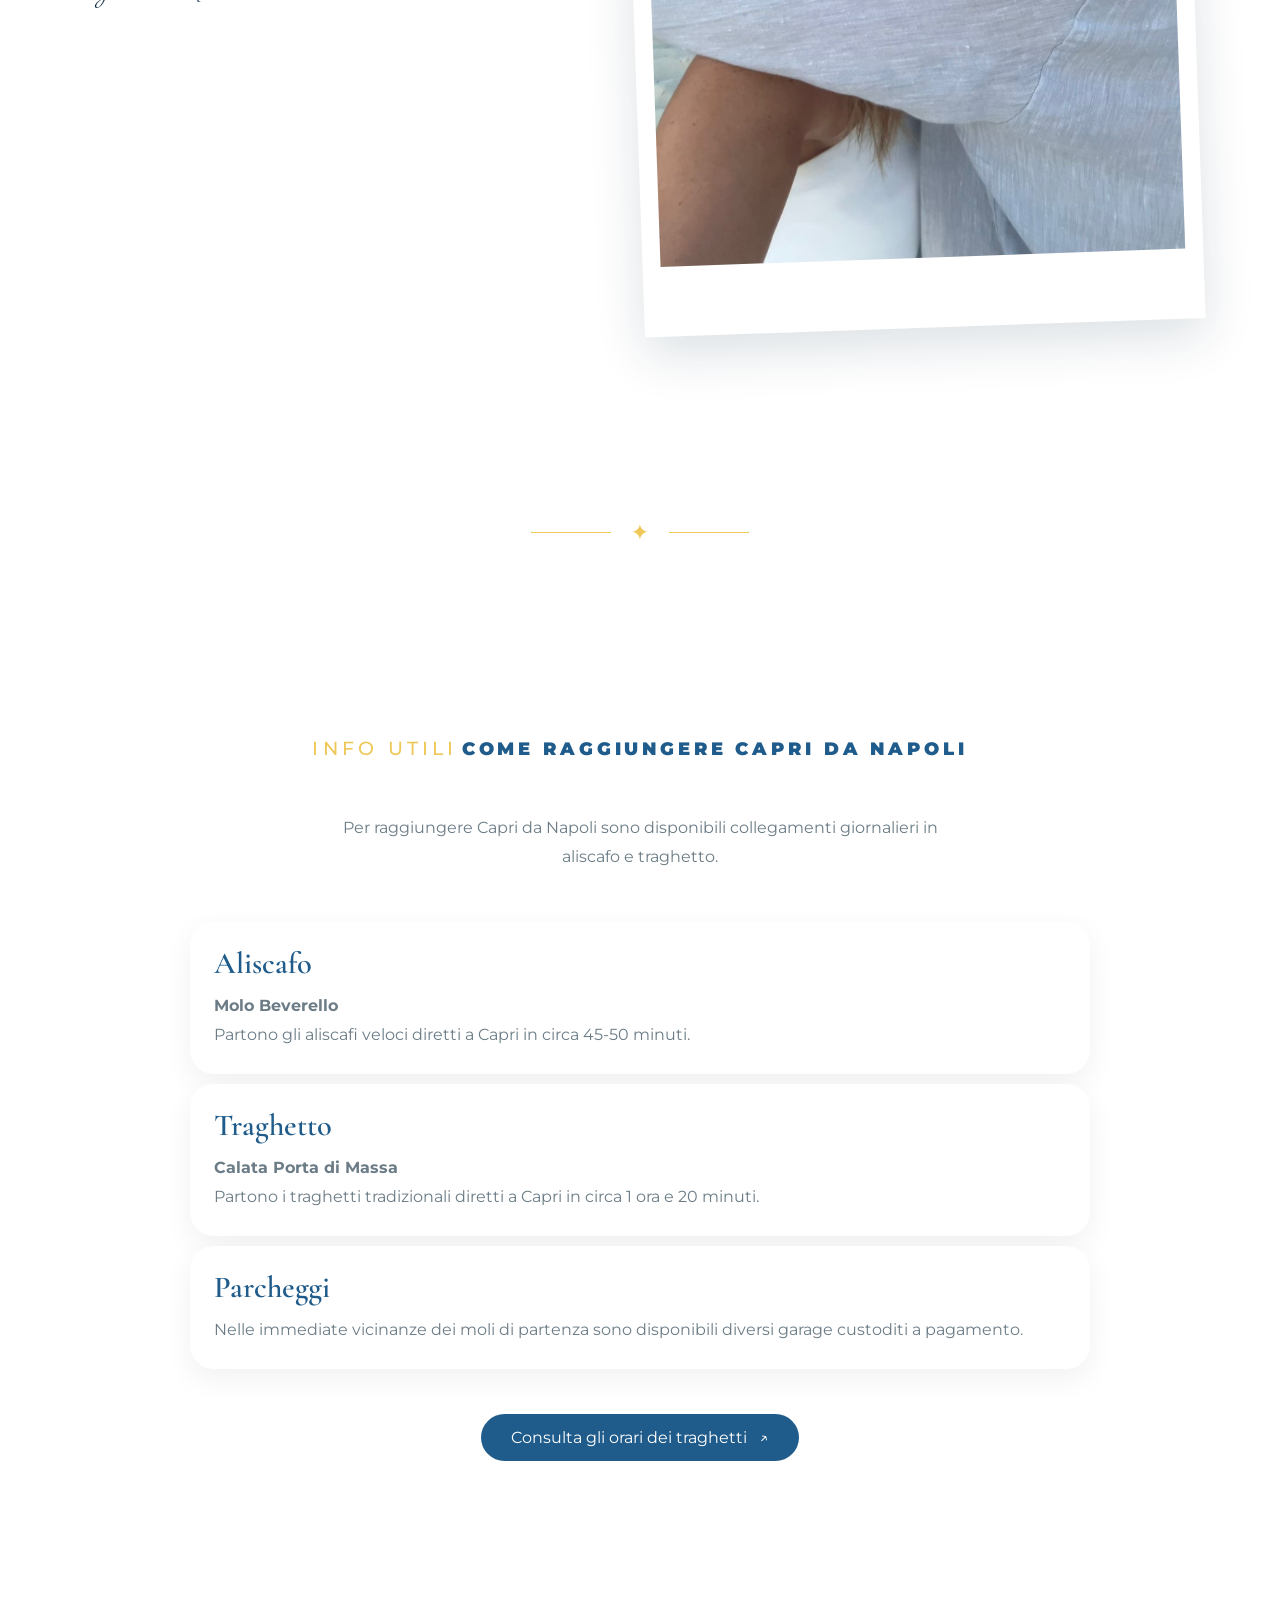
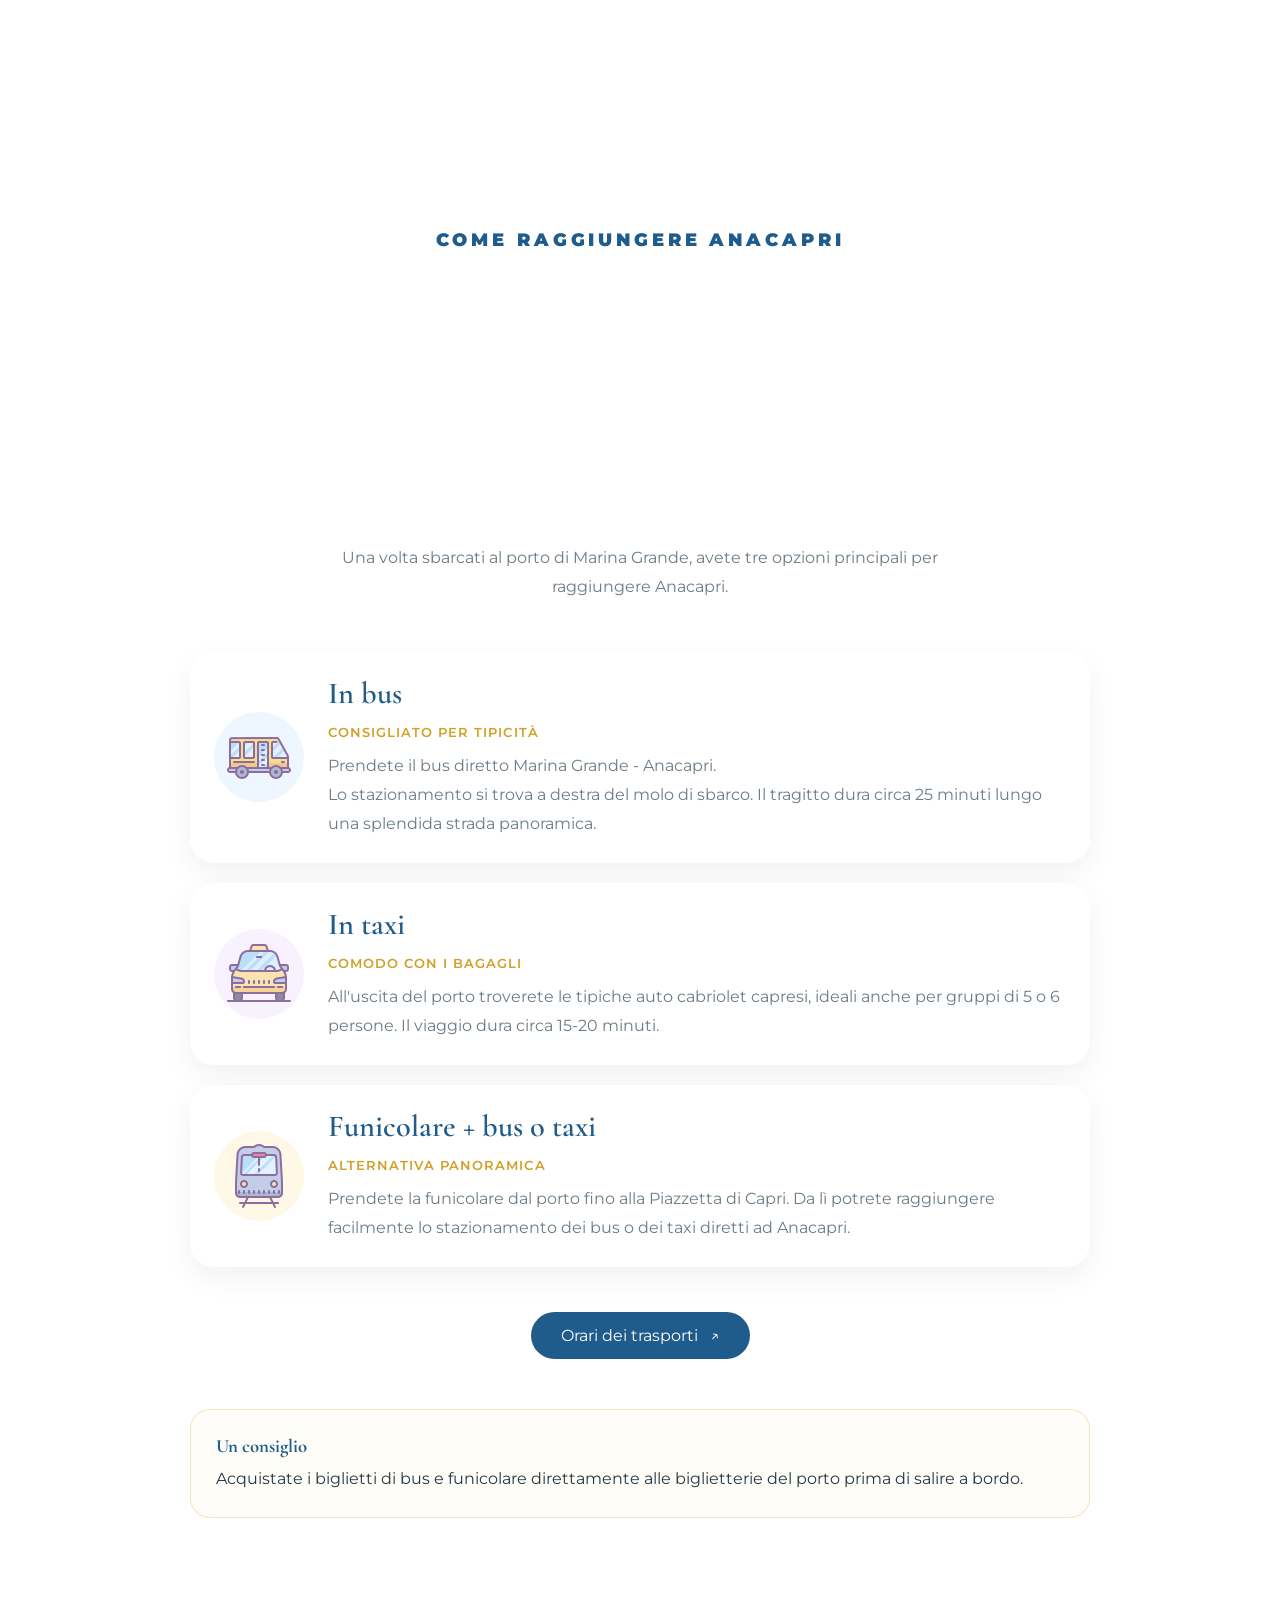
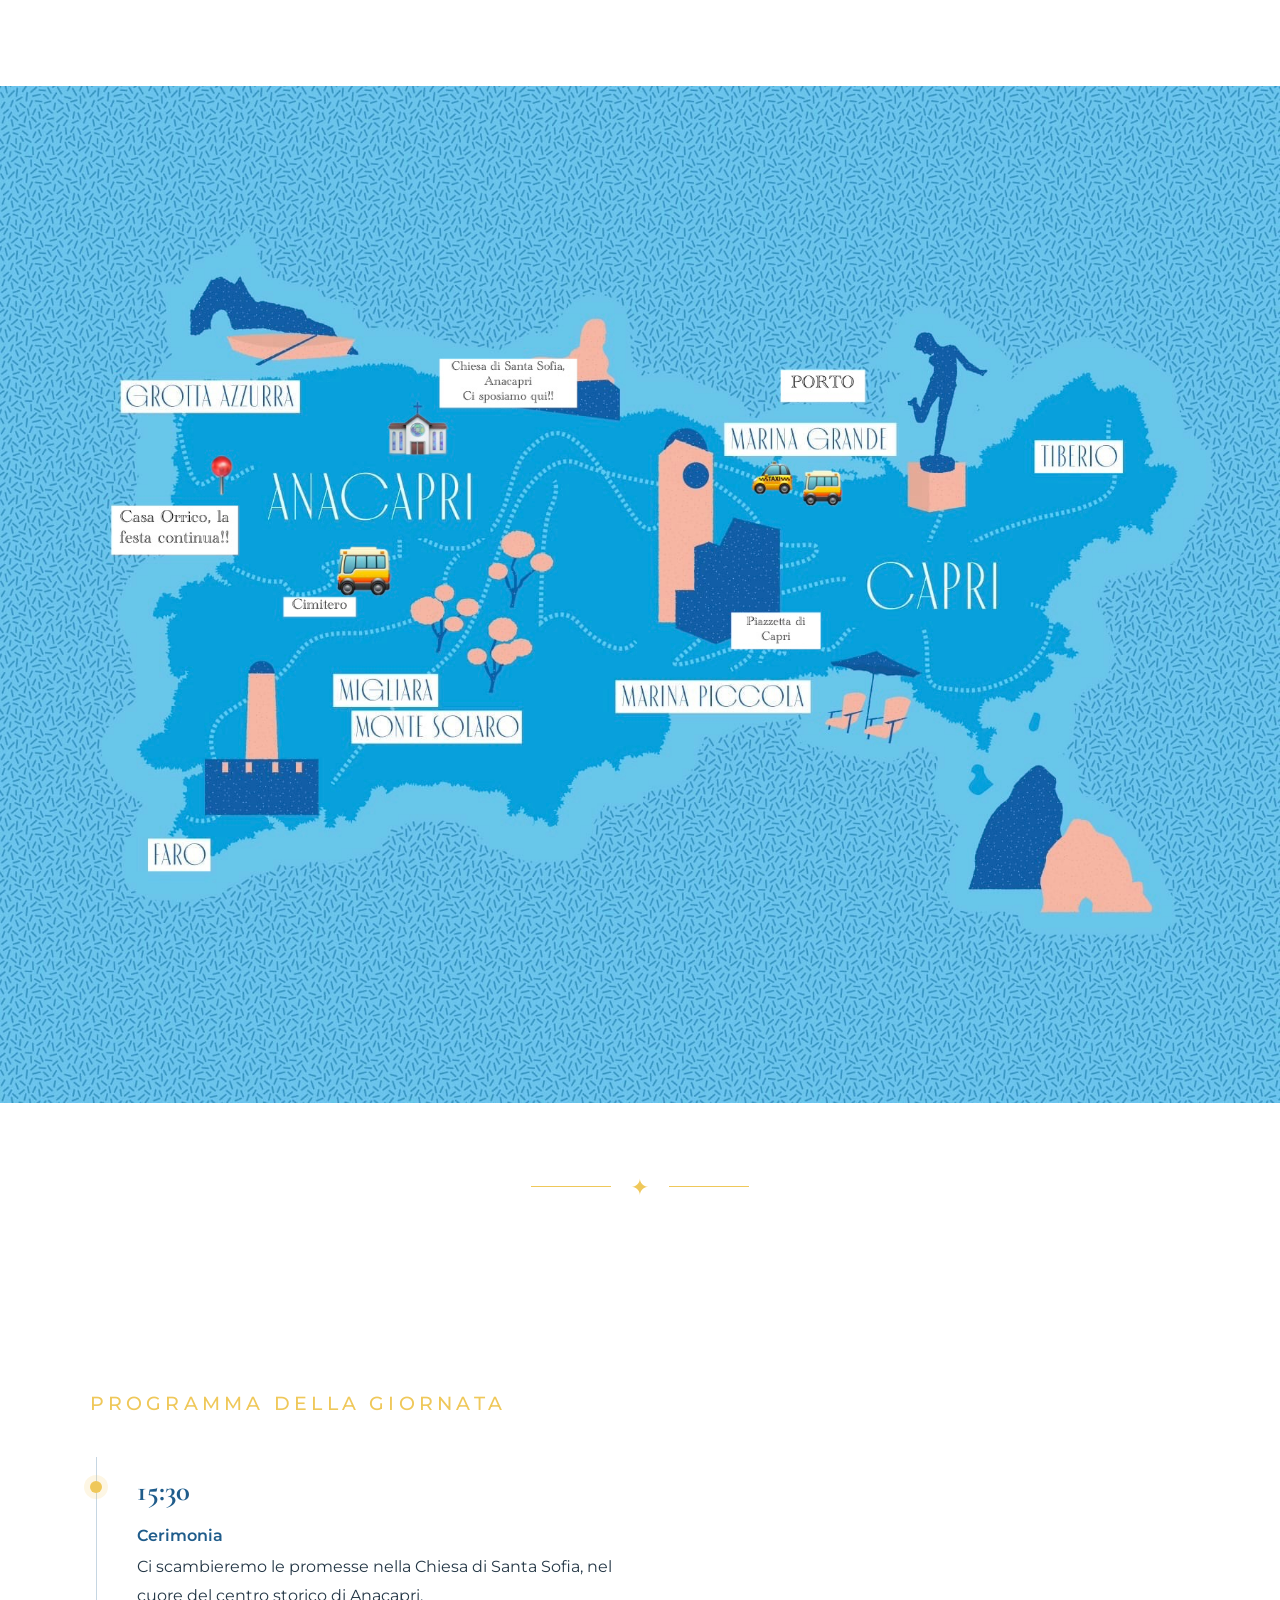
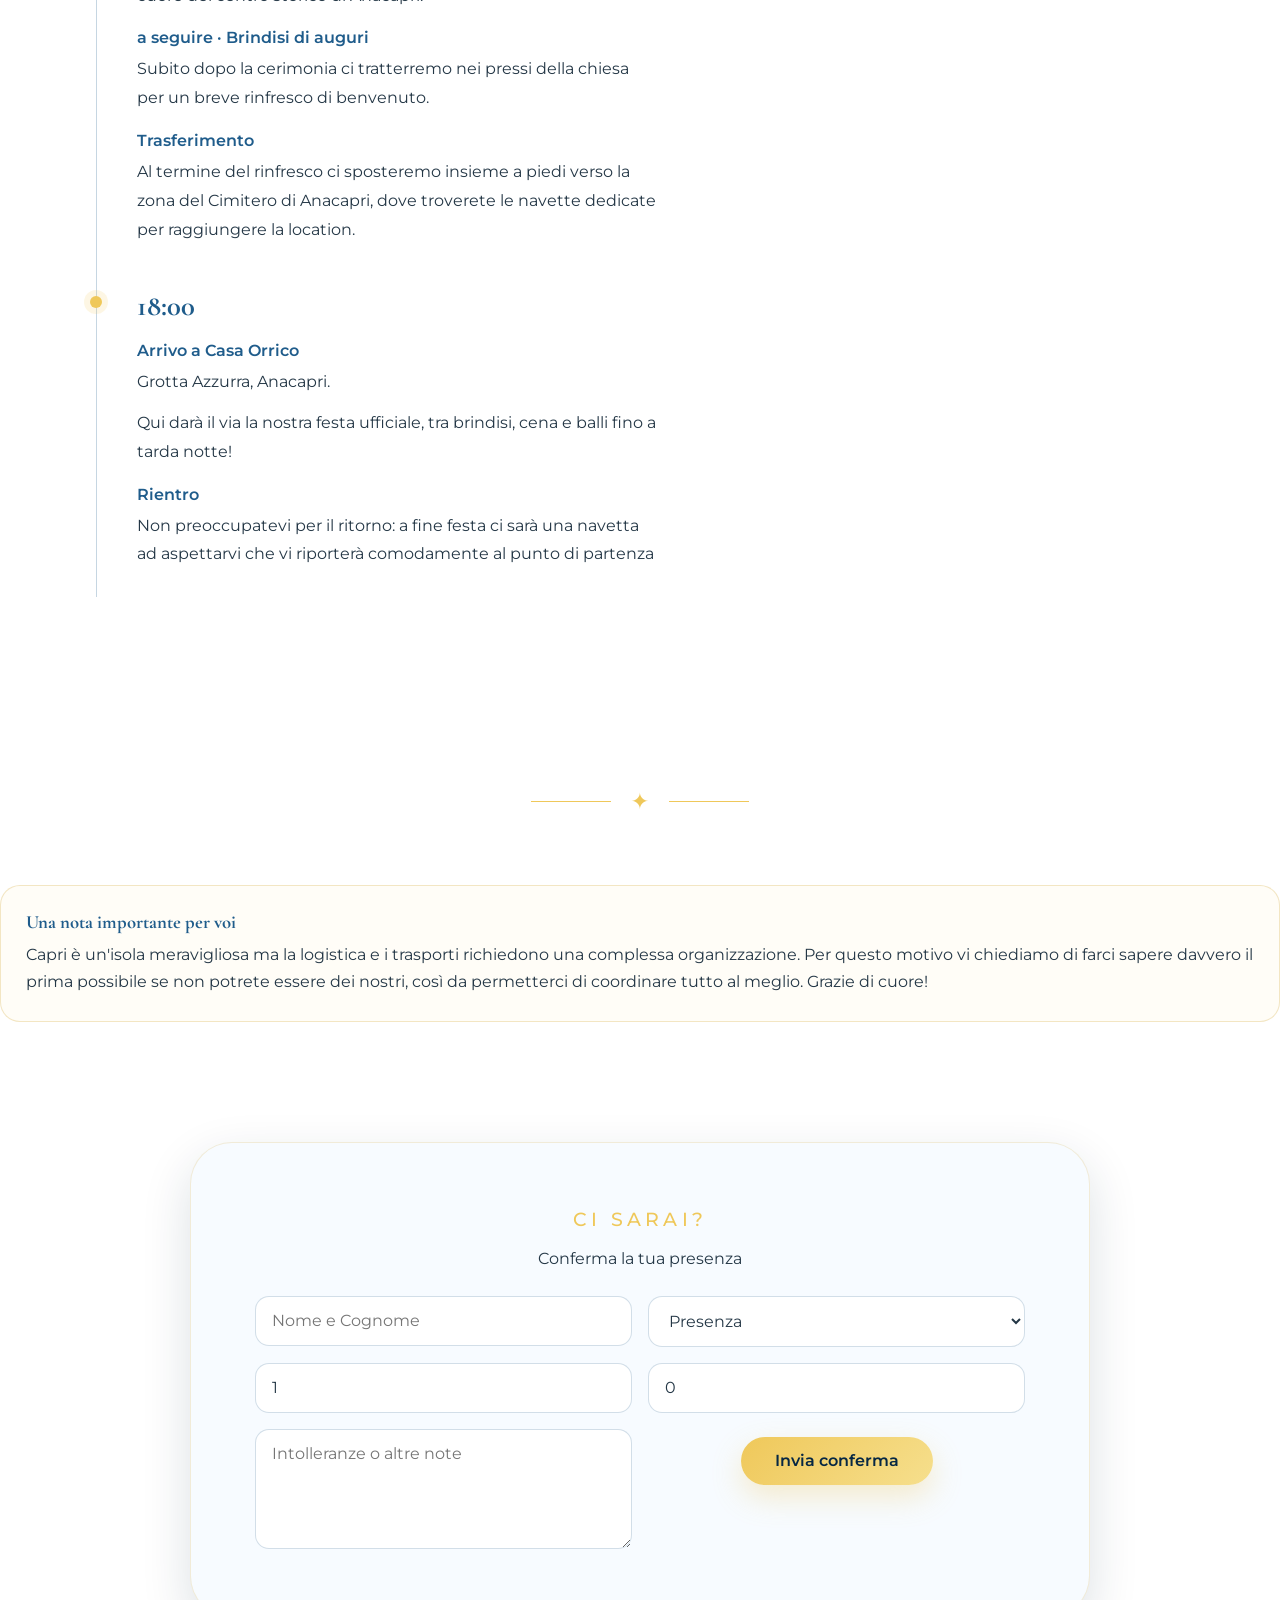
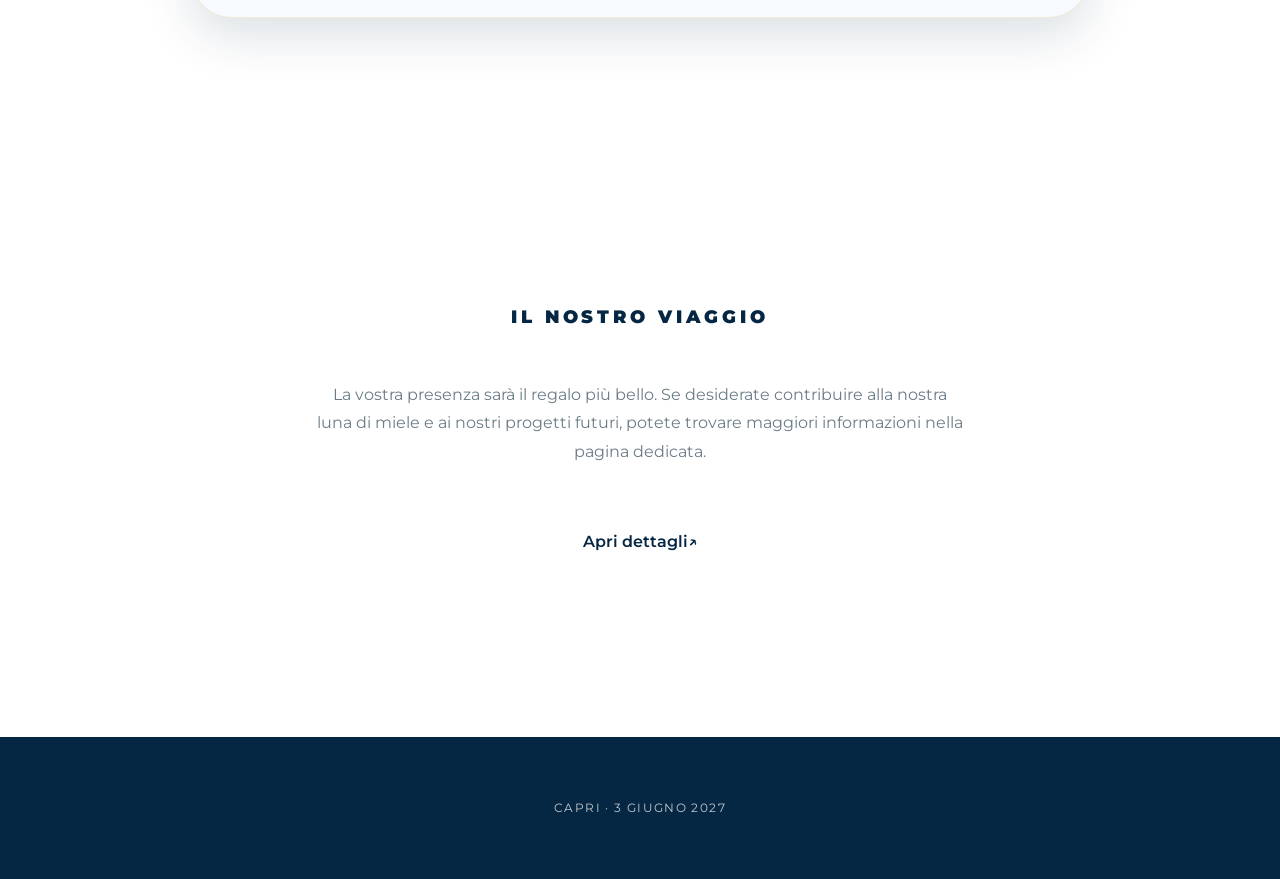
==== commit d9a60f86: "Update index.html" ====
--- a/amici-X3nQa77L/index.html
+++ b/amici-X3nQa77L/index.html
@@ -480,7 +480,10 @@
             e ai nostri progetti futuri, potete trovare maggiori
             informazioni nella pagina dedicata.
         </p> 
-<a class="button" href="gift.html" style="background: linear-gradient(135deg, var(--sea));box-shadow: 0 0 0;">Apri dettagli -></a>
+<a class="button" href="gift.html" style="background: linear-gradient(135deg, var(--sea));box-shadow: 0 0 0;">
+  Apri dettagli
+  <span aria-hidden="true">↗</span>
+</a>
 </div>
 </section>
     
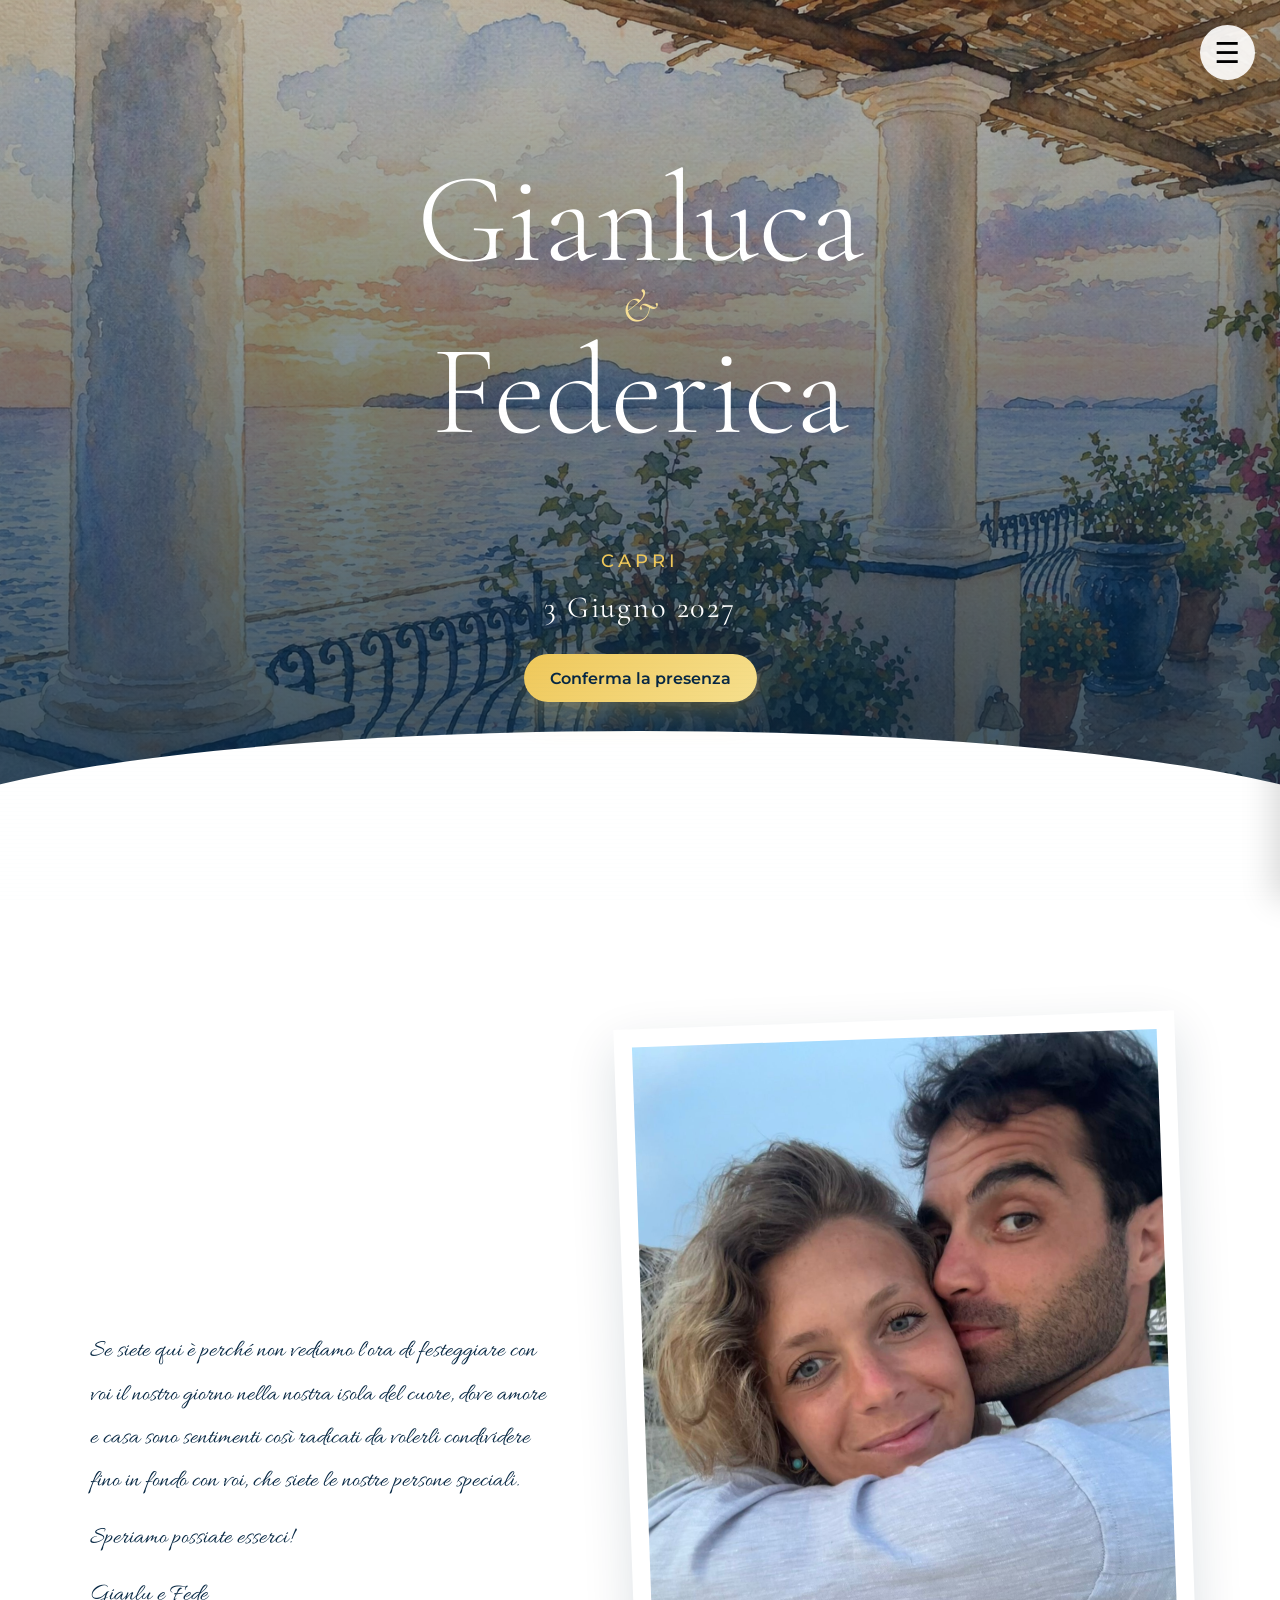
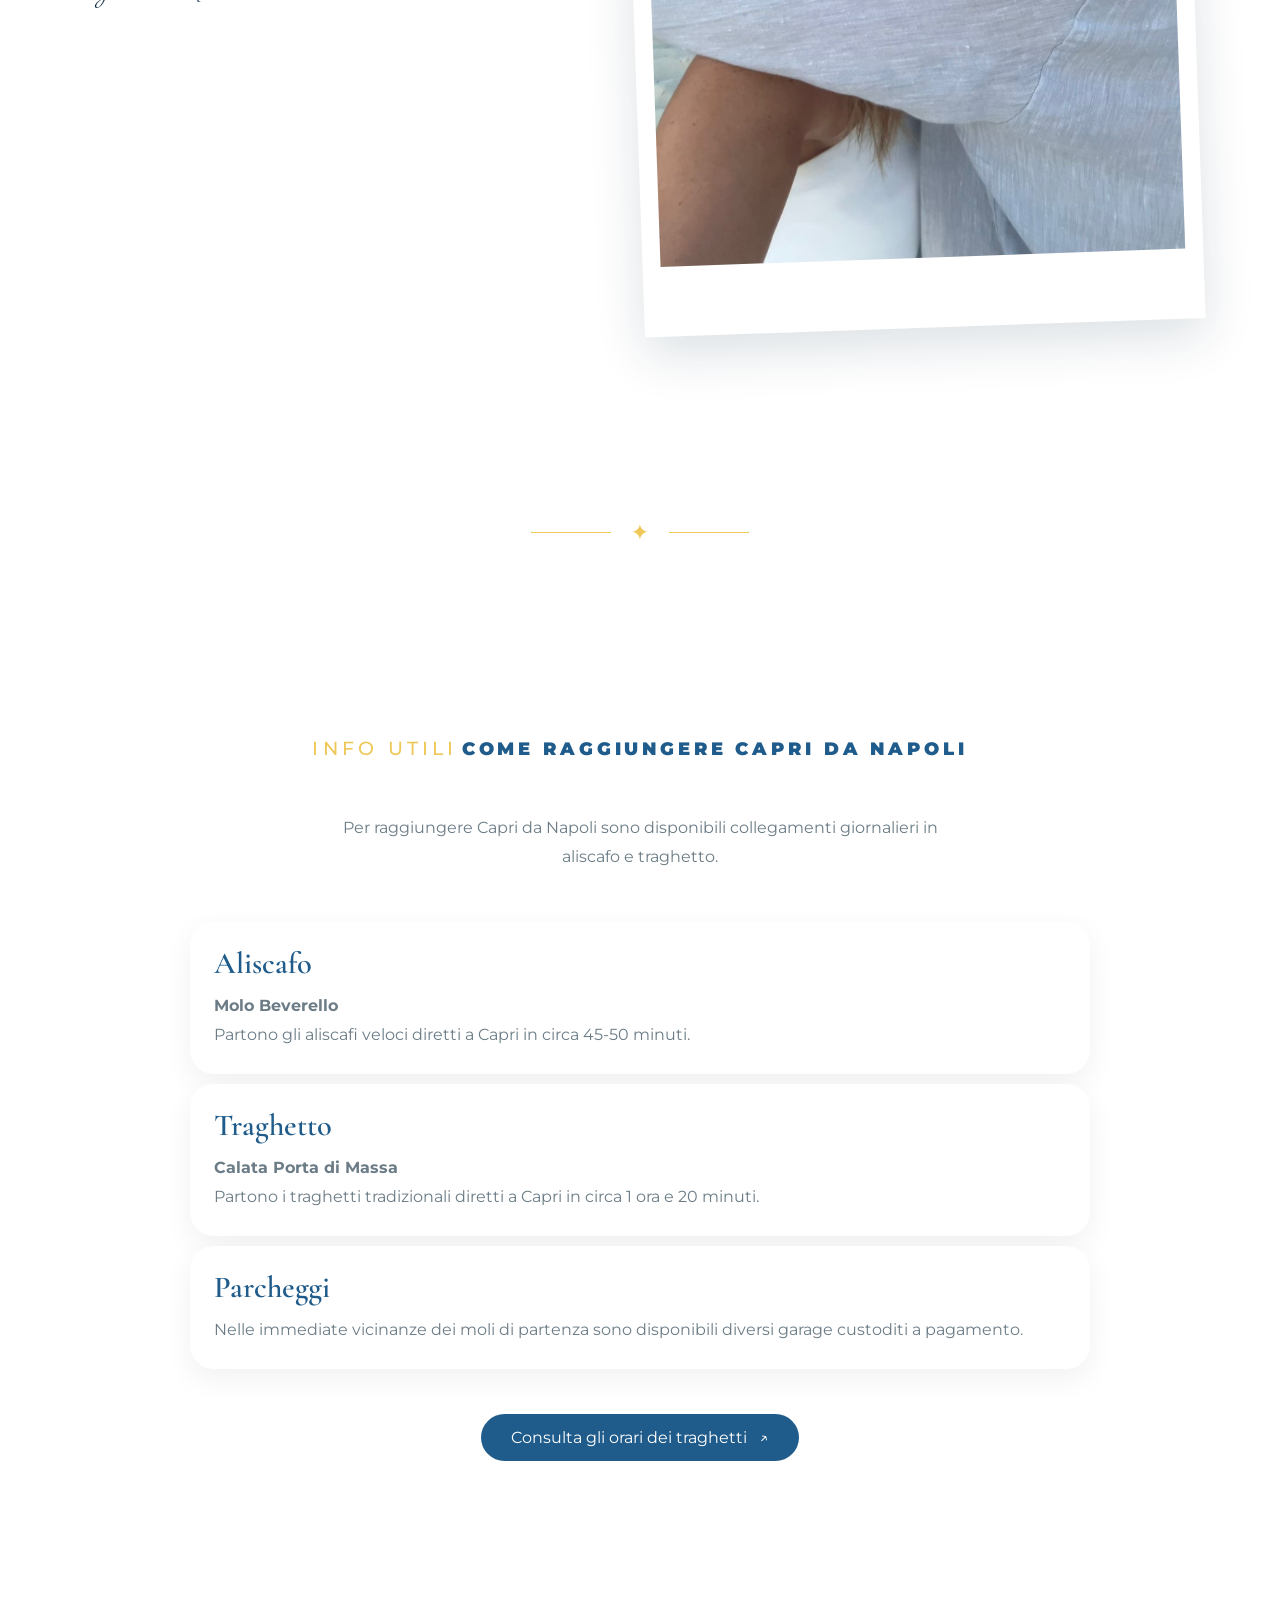
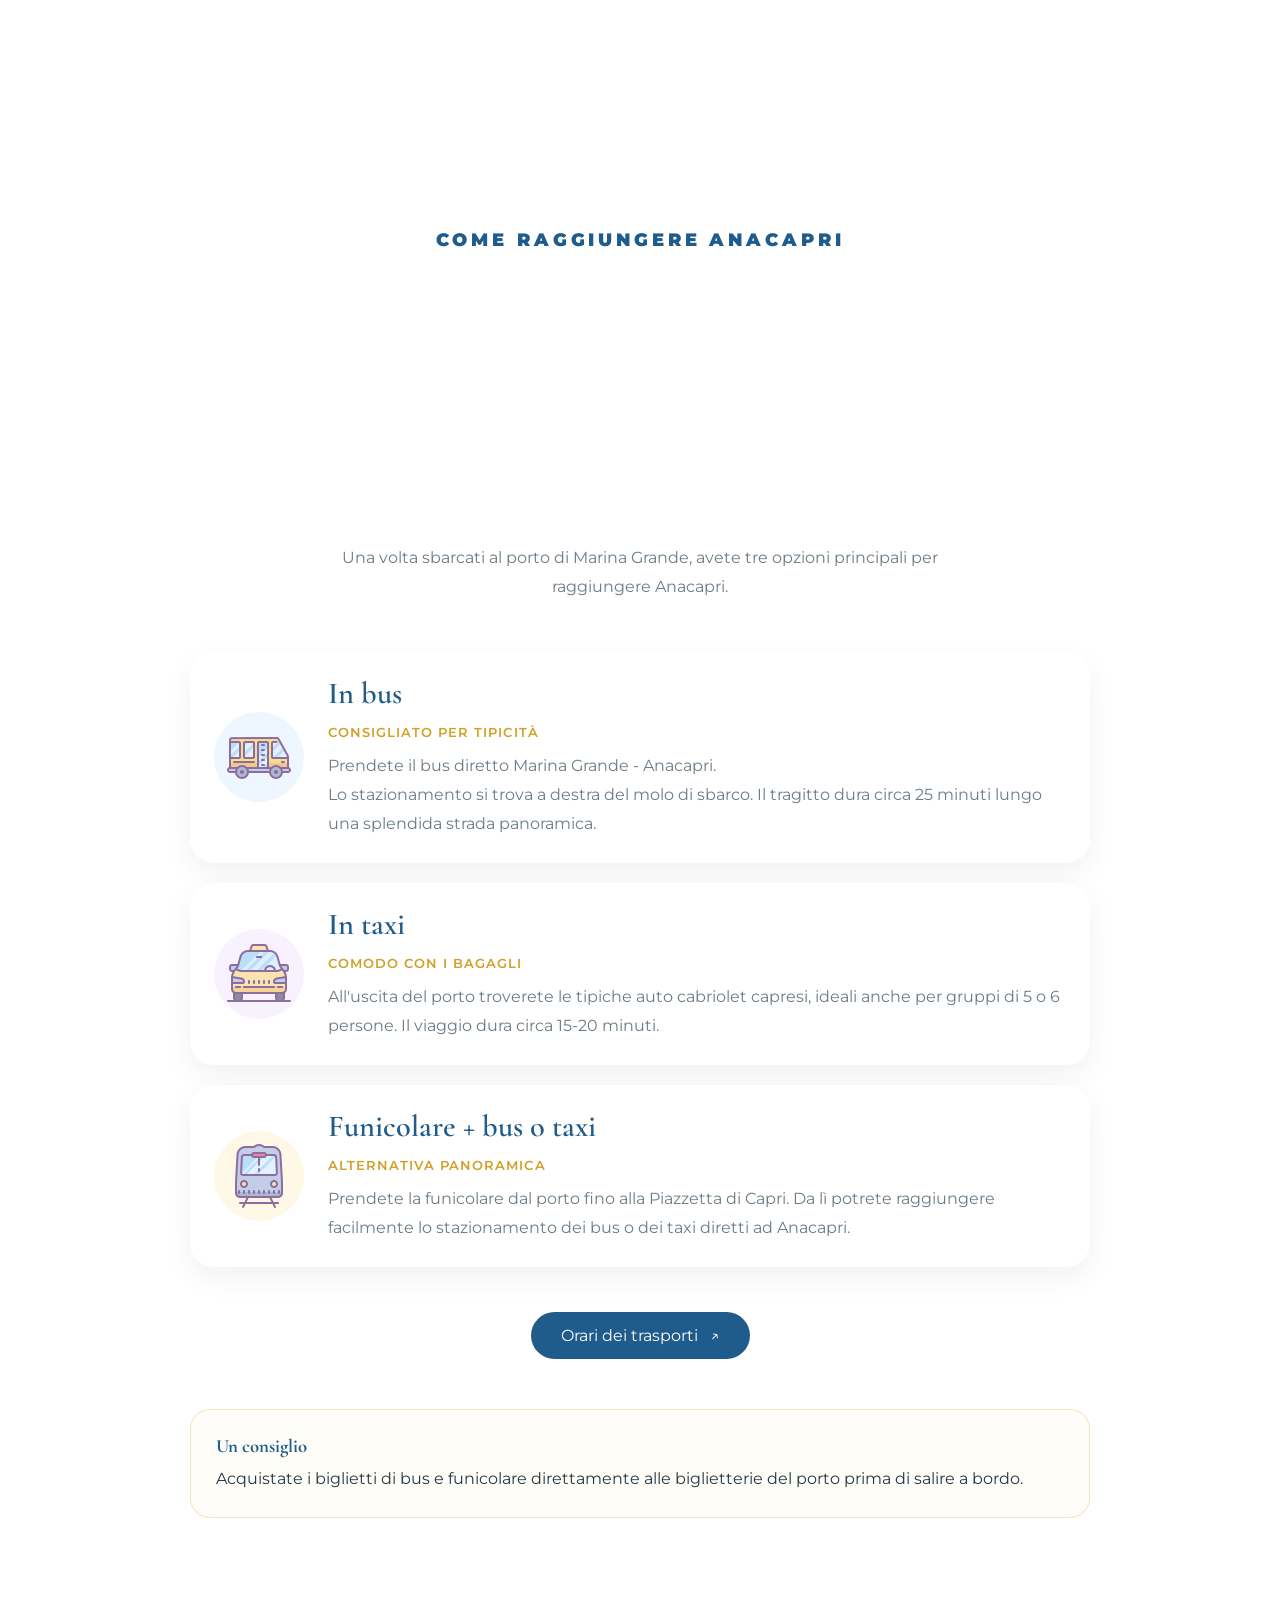
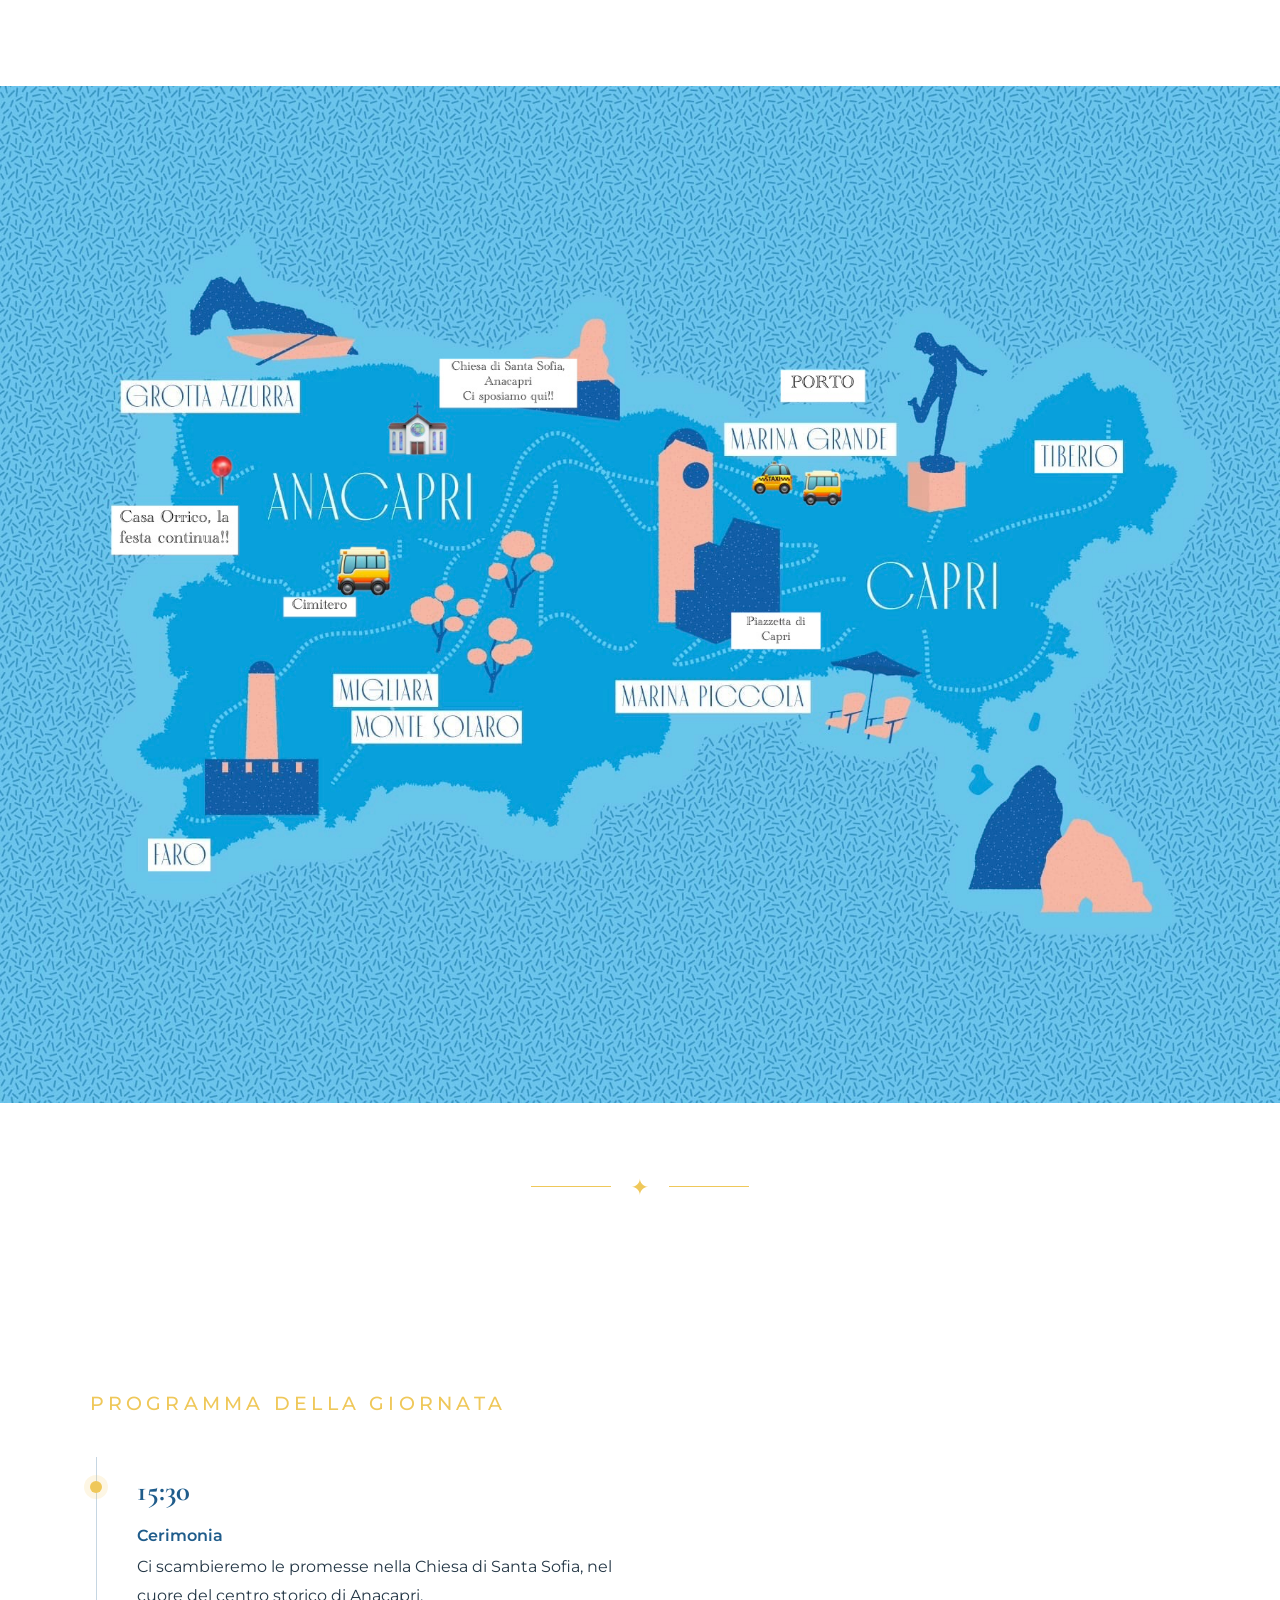
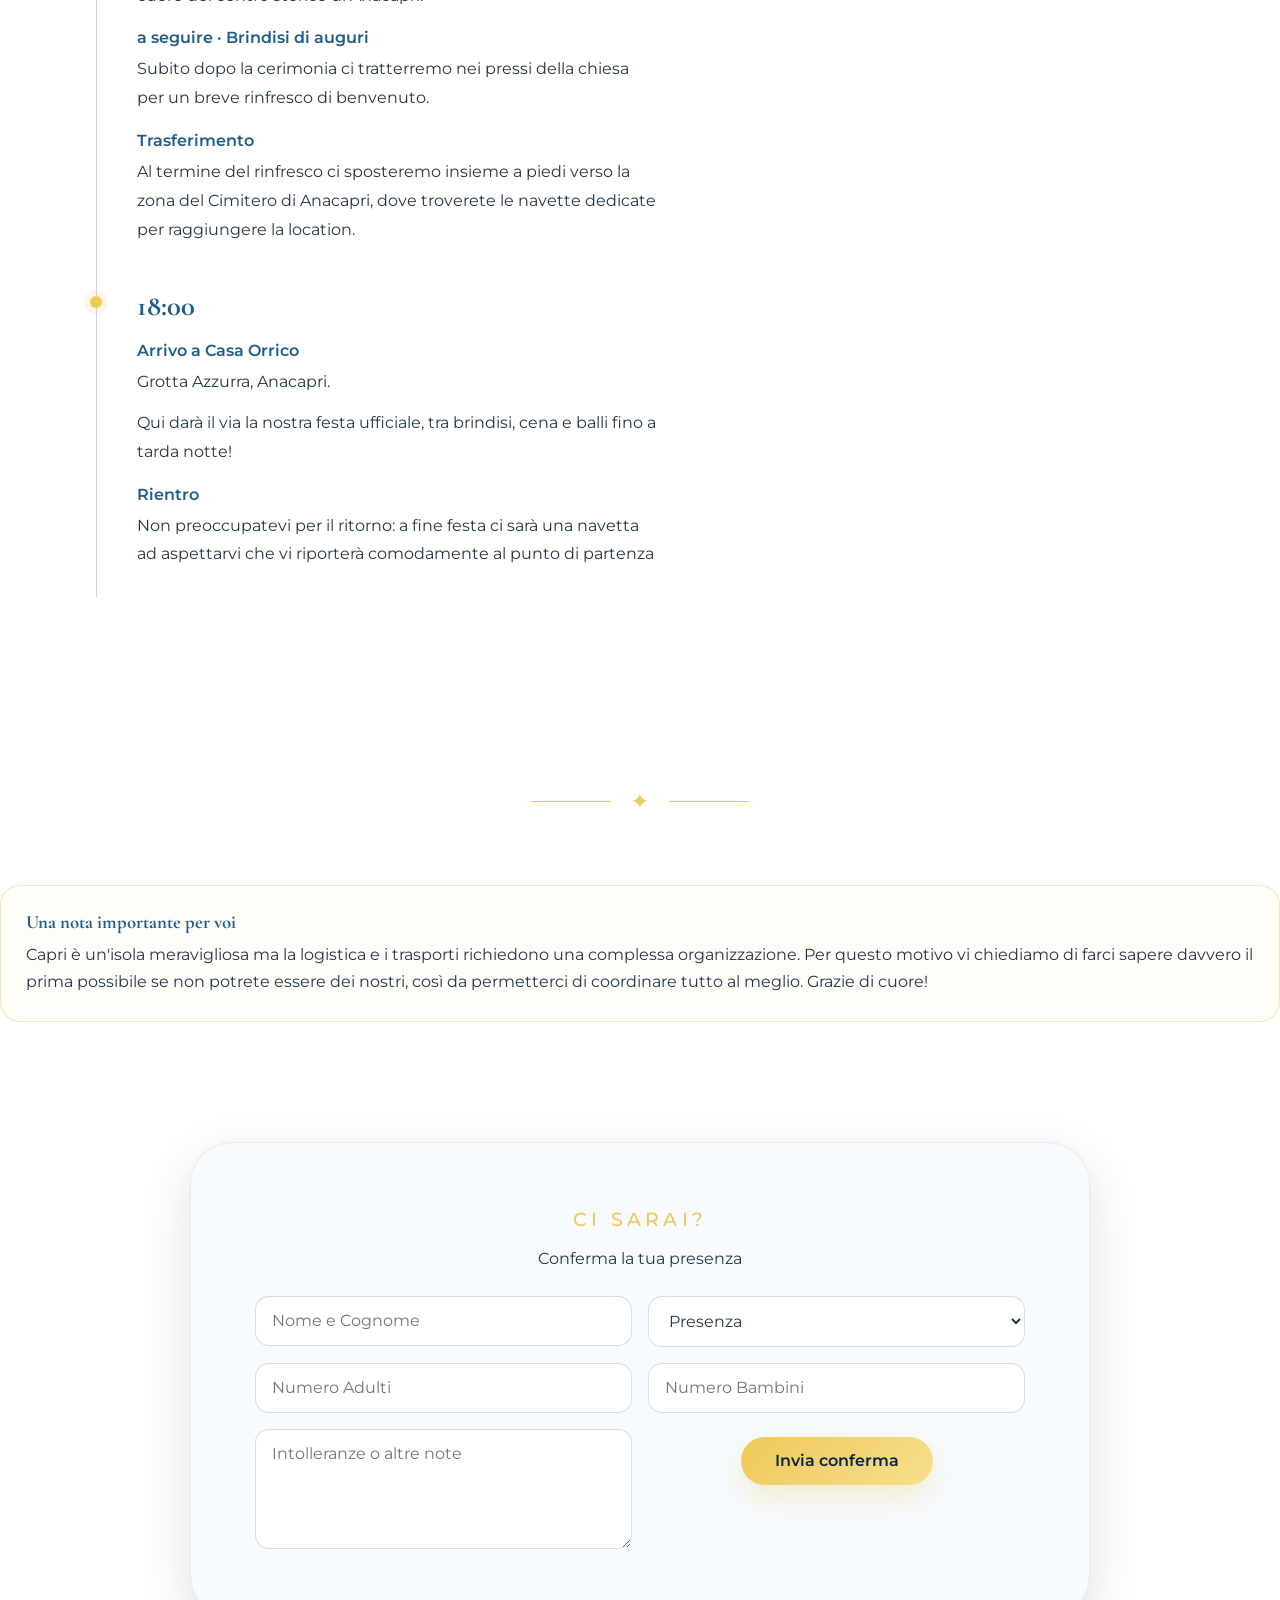
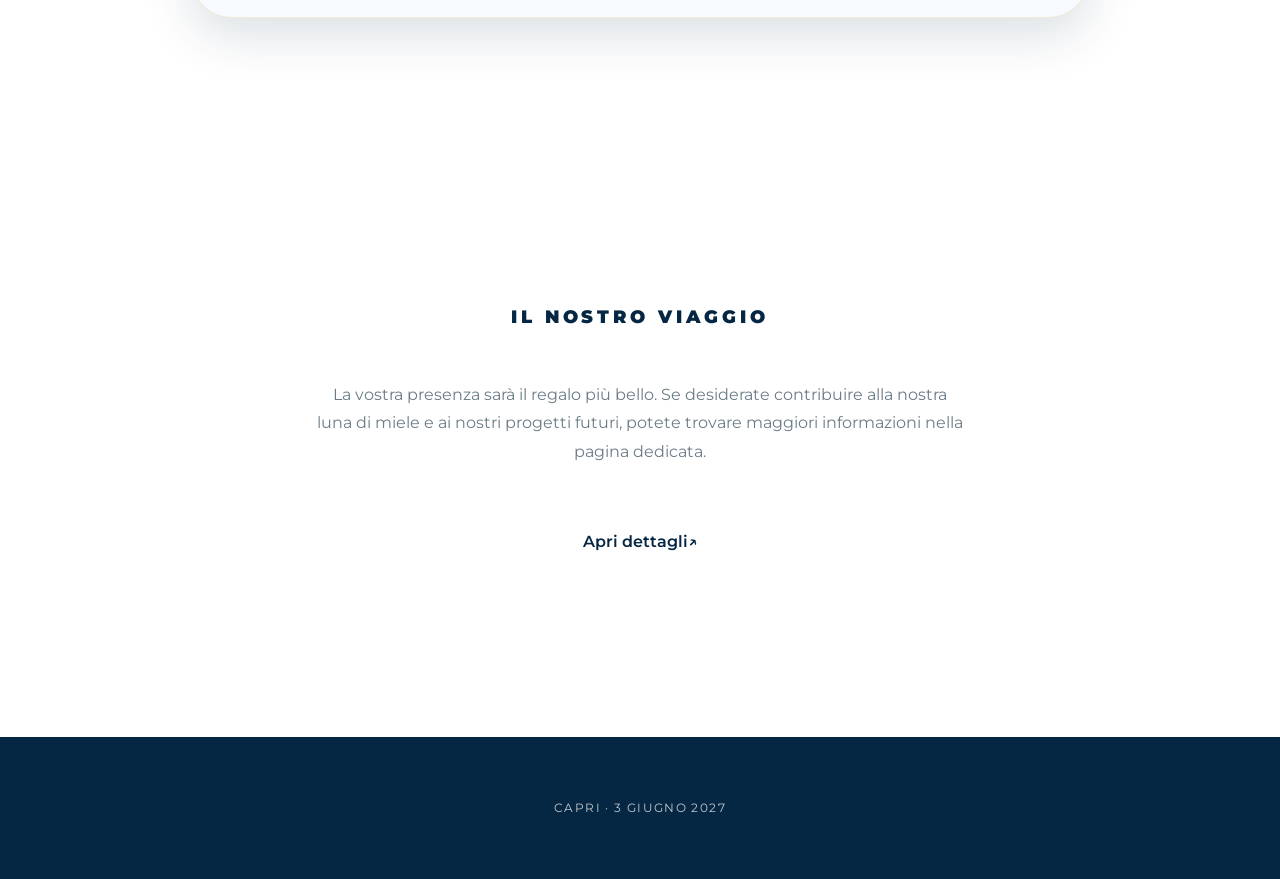
==== commit 1f072be6: "Update index.html" ====
--- a/amici-X3nQa77L/index.html
+++ b/amici-X3nQa77L/index.html
@@ -410,31 +410,27 @@
     <!-- ADULTI -->
 
     <div class="form-group">
-        <input
-            id="adulti"
-            name="# Adulti"
-            type="number"
-            min="0"
-            max="20"
-            step="1"
-            value="1"
-            placeholder="Numero Adulti"
-            required>
+    <input id="adulti"
+           name="# Adulti"
+           type="number"
+           min="0"
+           max="20"
+           step="1"
+           placeholder="Numero Adulti"
+           required>
     </div>
 
     <!-- BAMBINI -->
 
     <div class="form-group">
-        <input
-            id="bambini"
-            name="# Bambini"
-            type="number"
-            min="0"
-            max="20"
-            step="1"
-            value="0"
-            placeholder="Numero Bambini"
-            required>
+    <input id="bambini"
+           name="# Bambini"
+           type="number"
+           min="0"
+           max="20"
+           step="1"
+           placeholder="Numero Bambini"
+           required>
     </div>
 
 
@@ -482,7 +478,7 @@
         </p> 
 <a class="button" href="gift.html" style="background: linear-gradient(135deg, var(--sea));box-shadow: 0 0 0;">
   Apri dettagli
-  <span aria-hidden="true">↗</span>
+  <span aria-hidden="true"> ↗</span>
 </a>
 </div>
 </section>
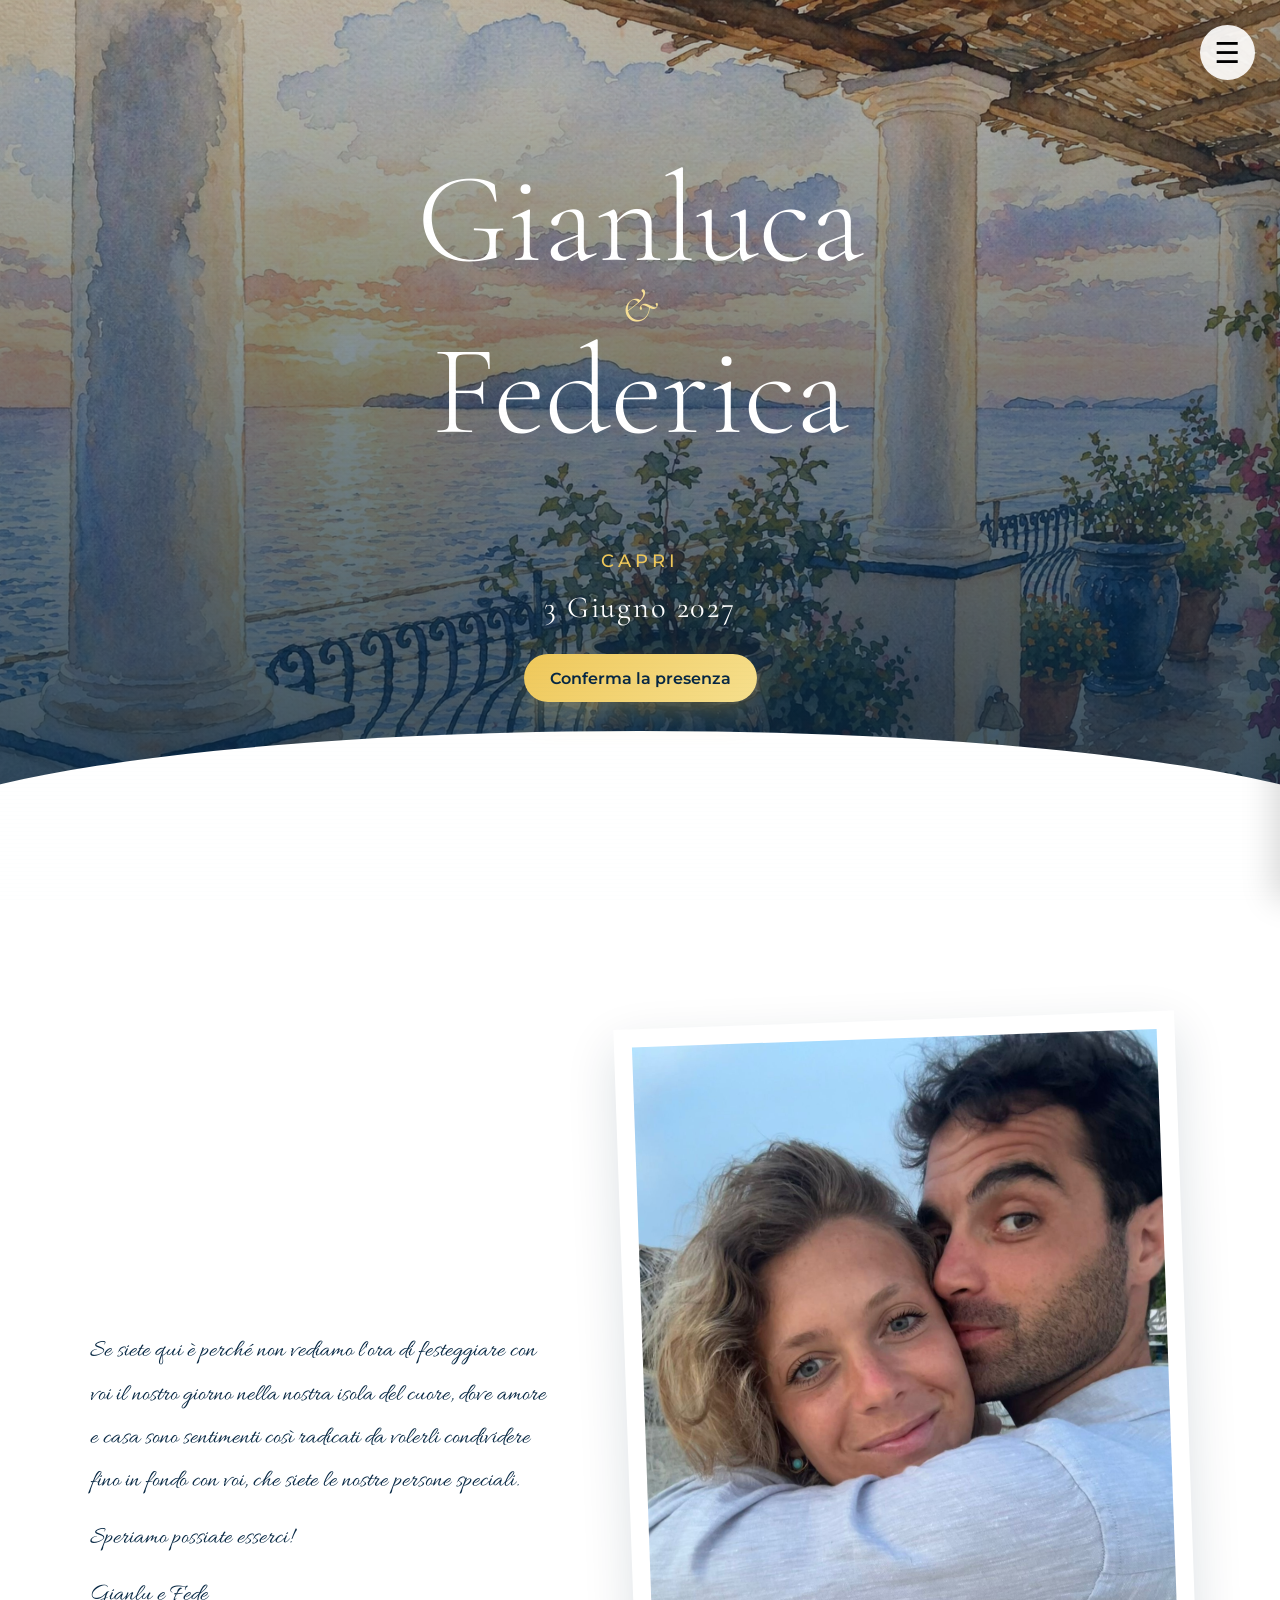
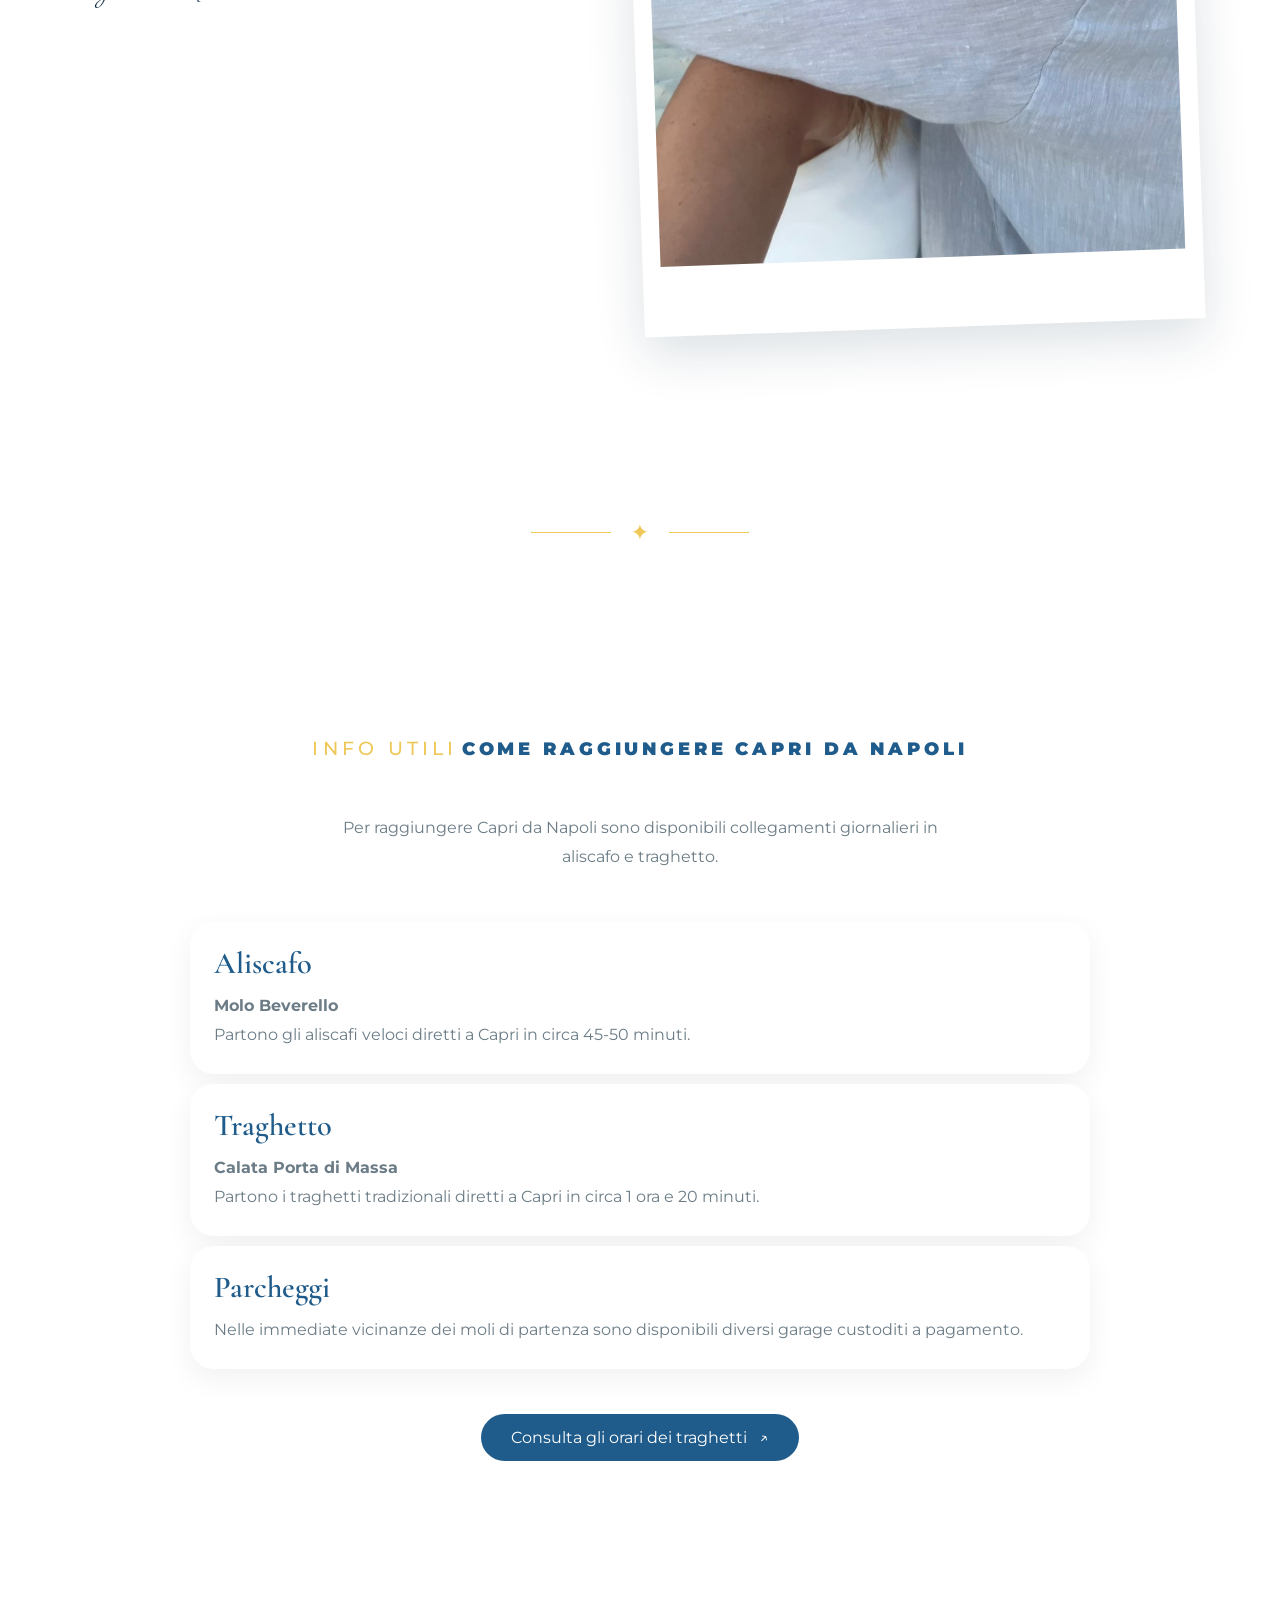
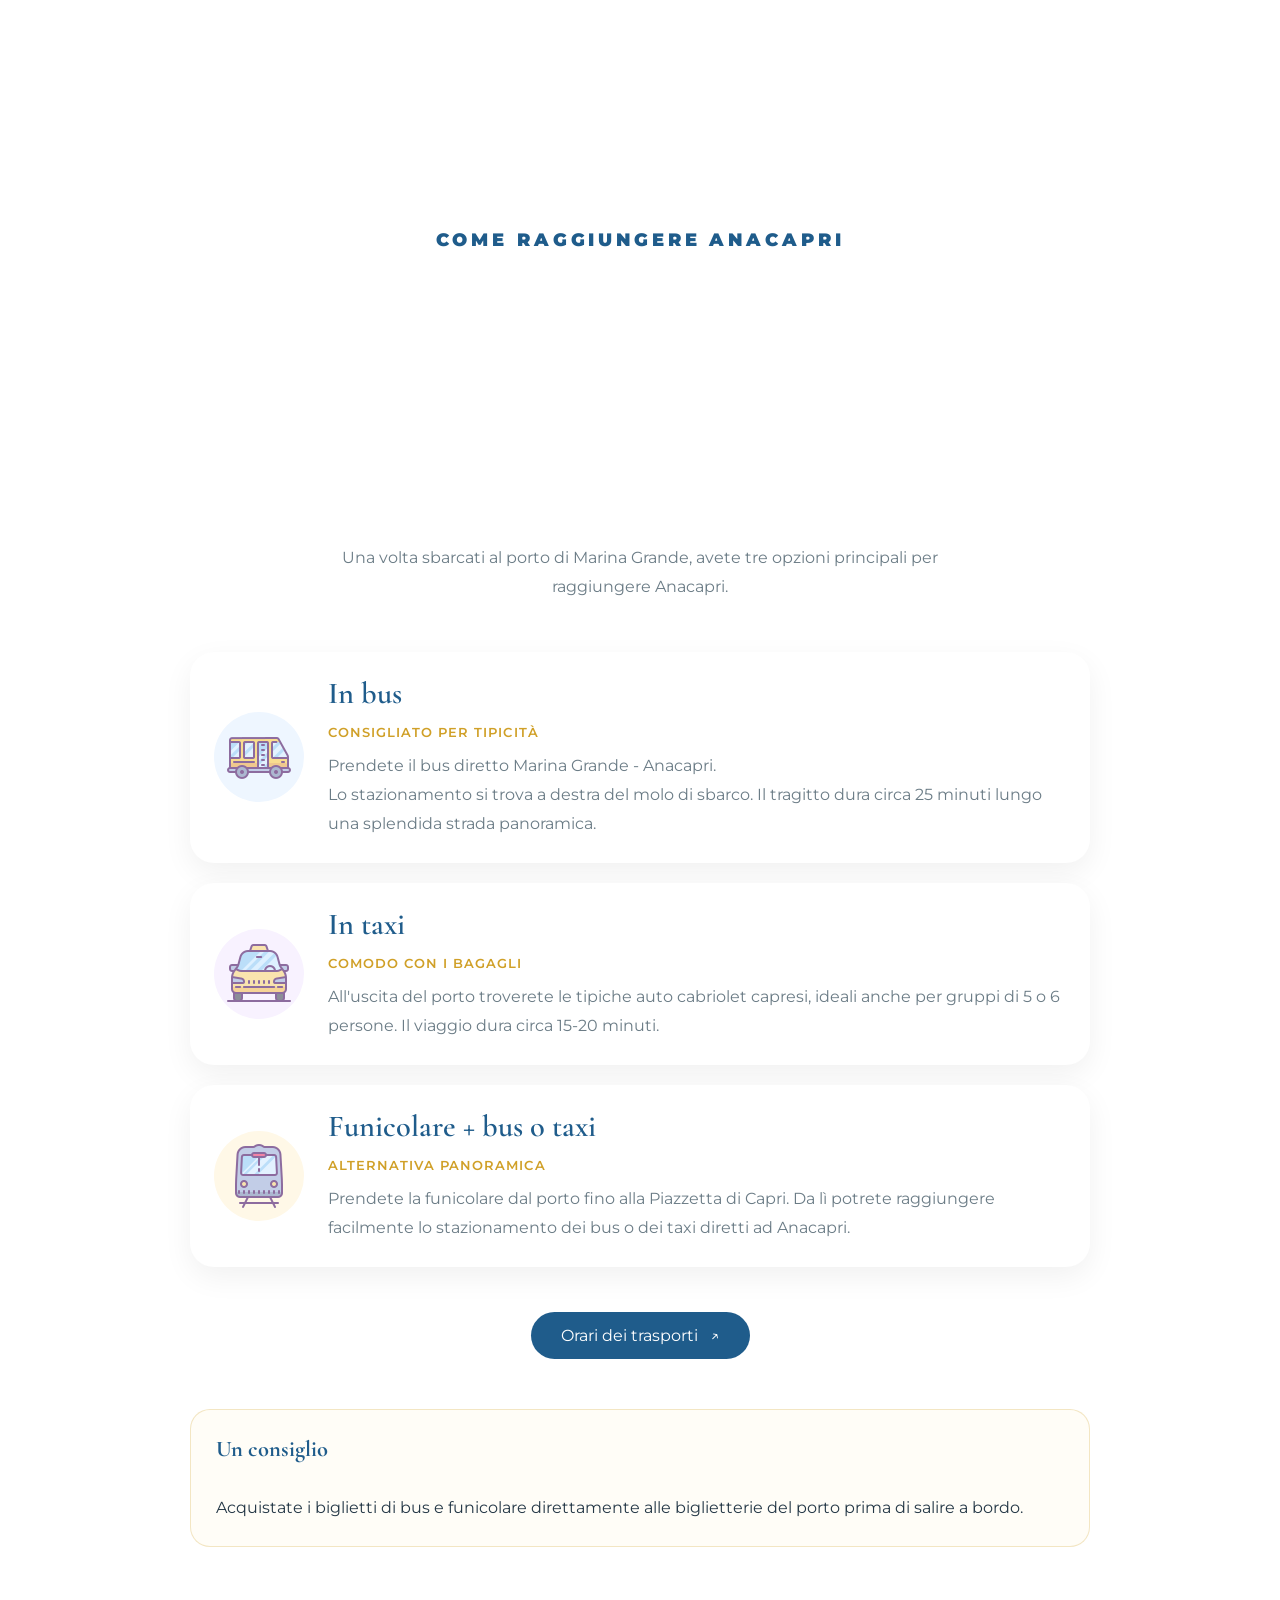
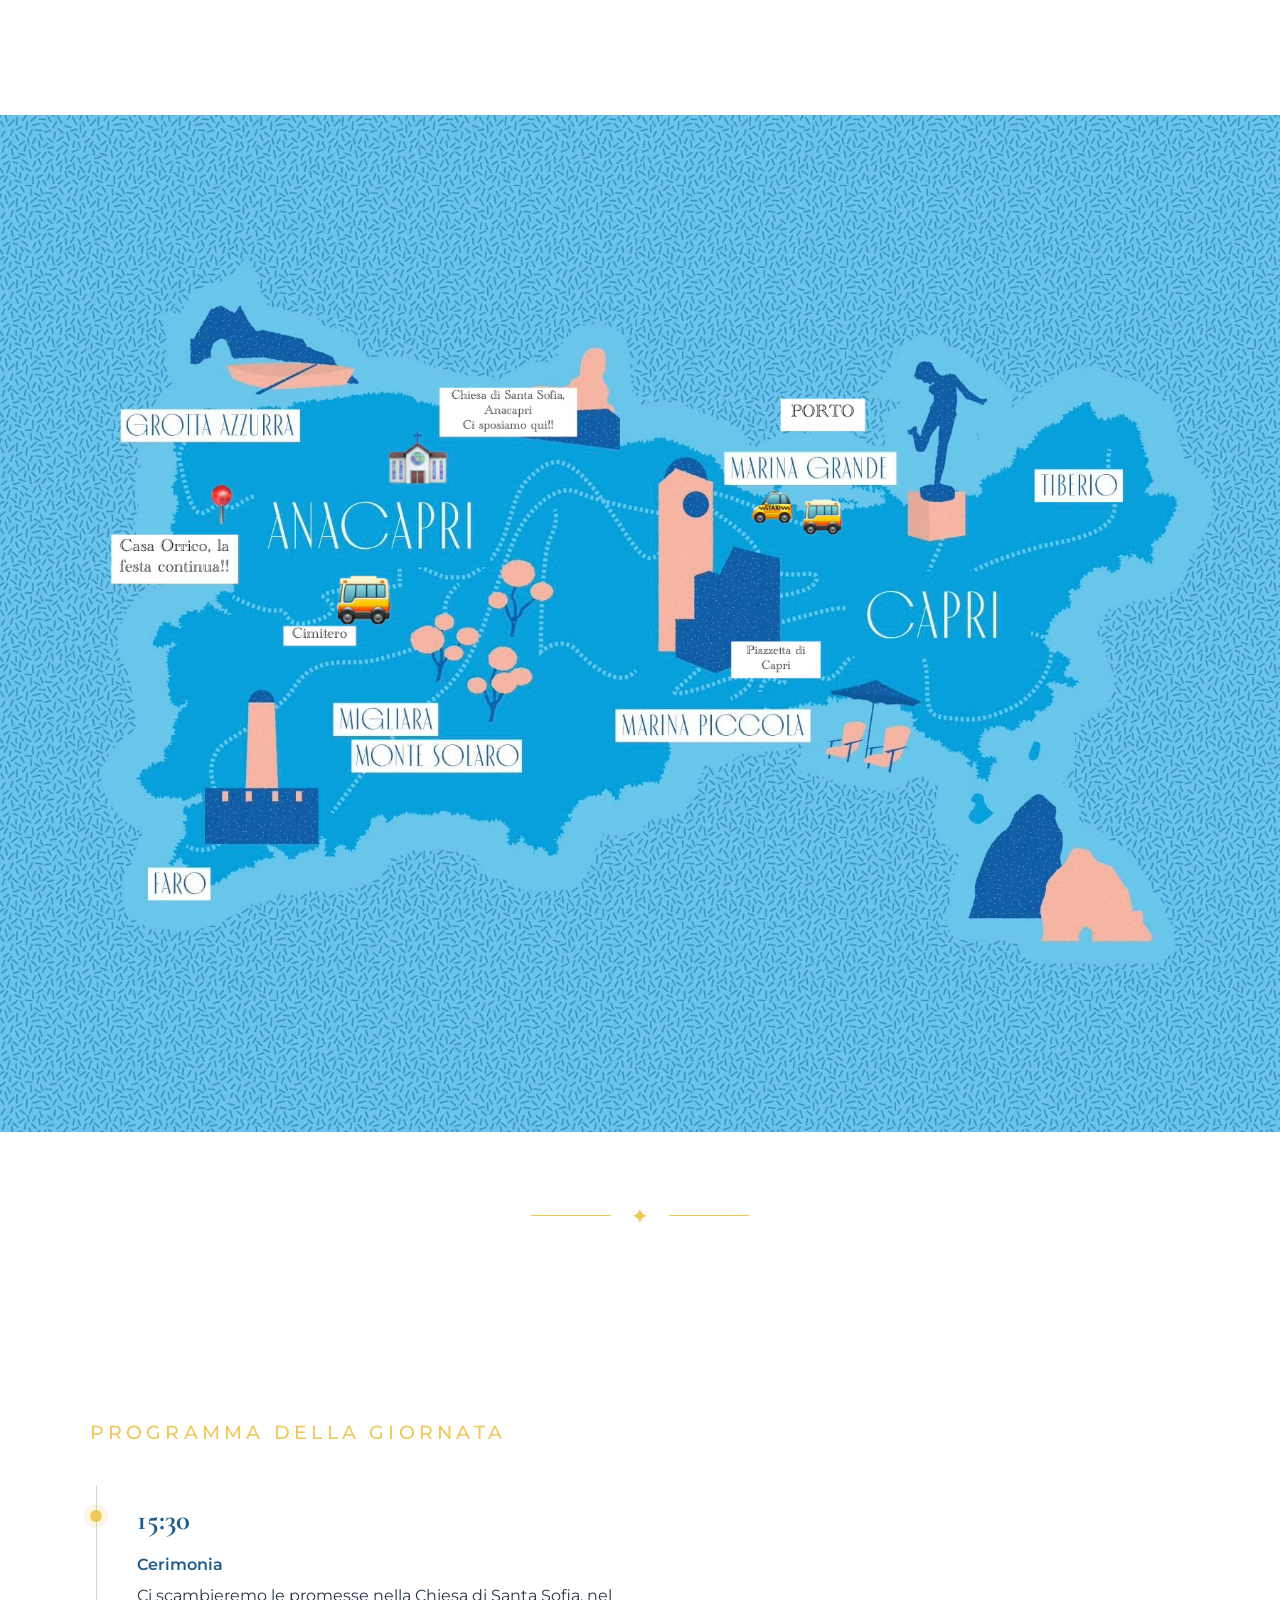
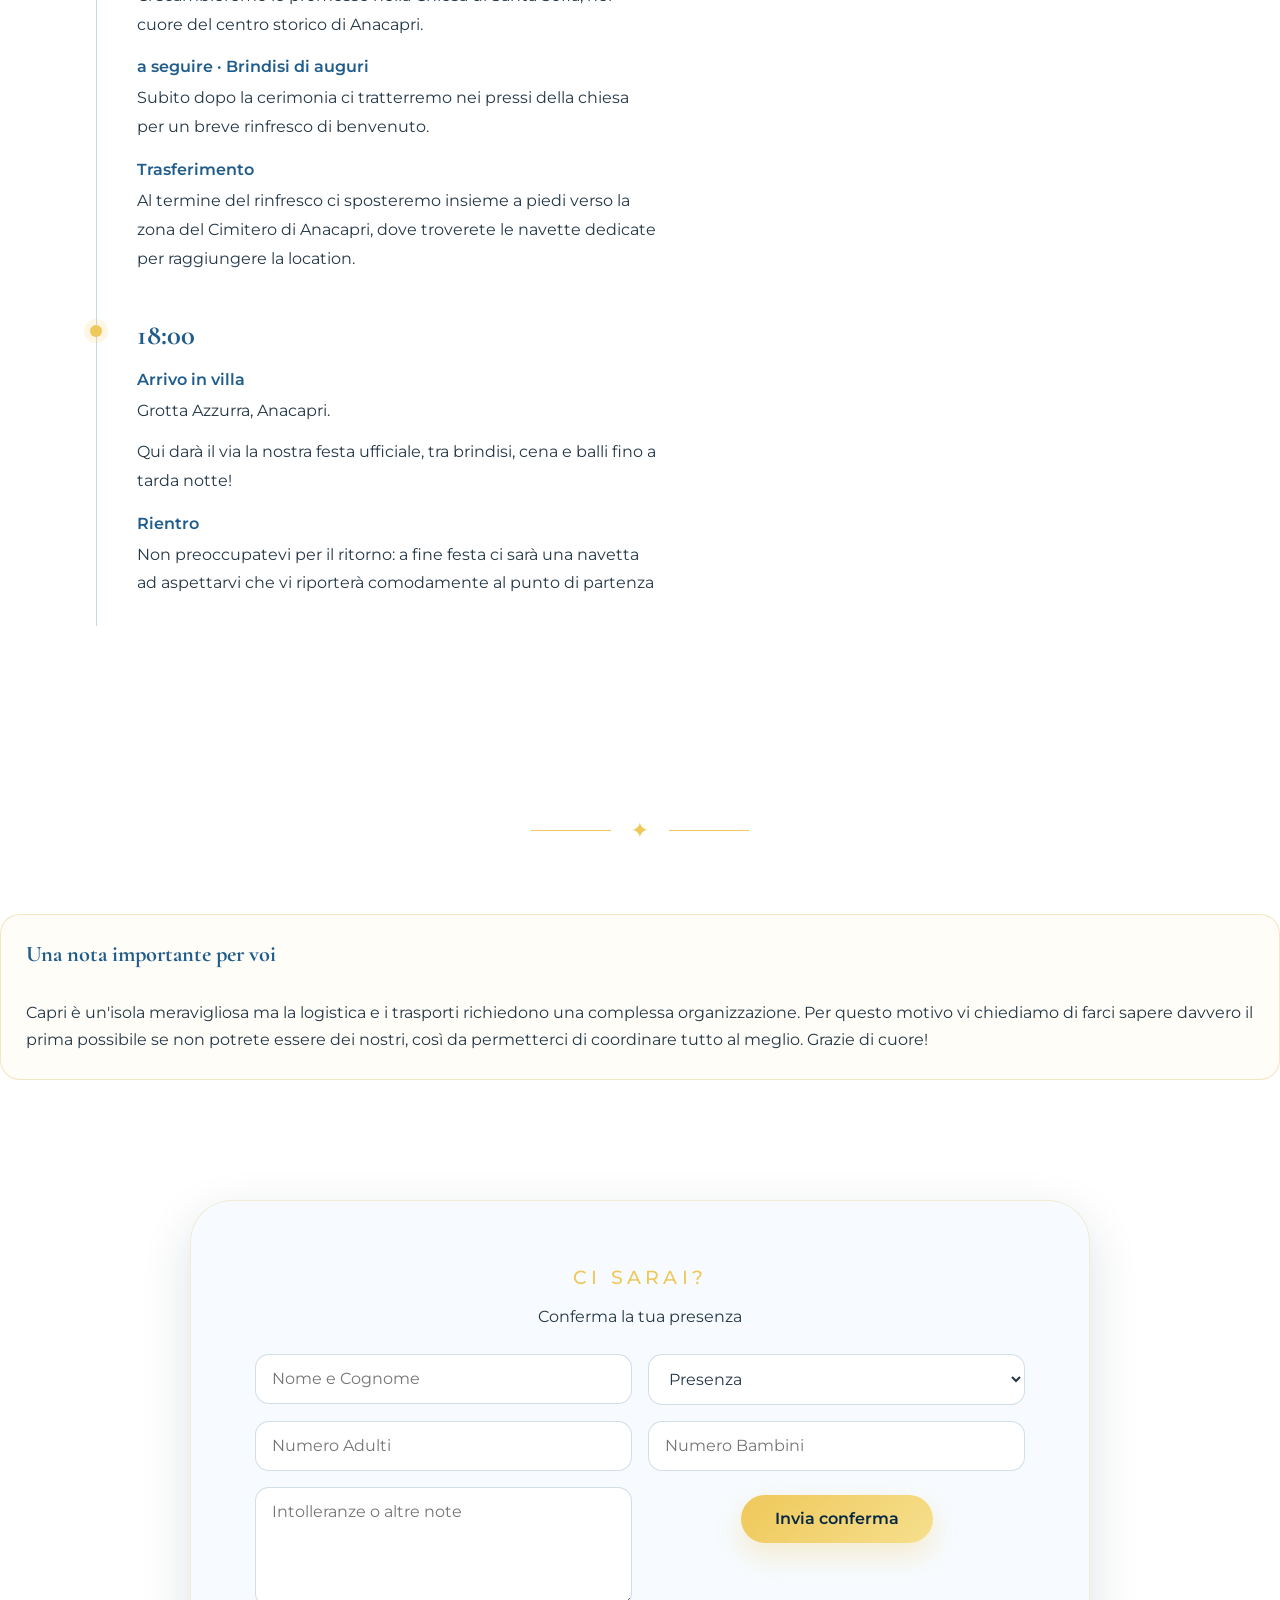
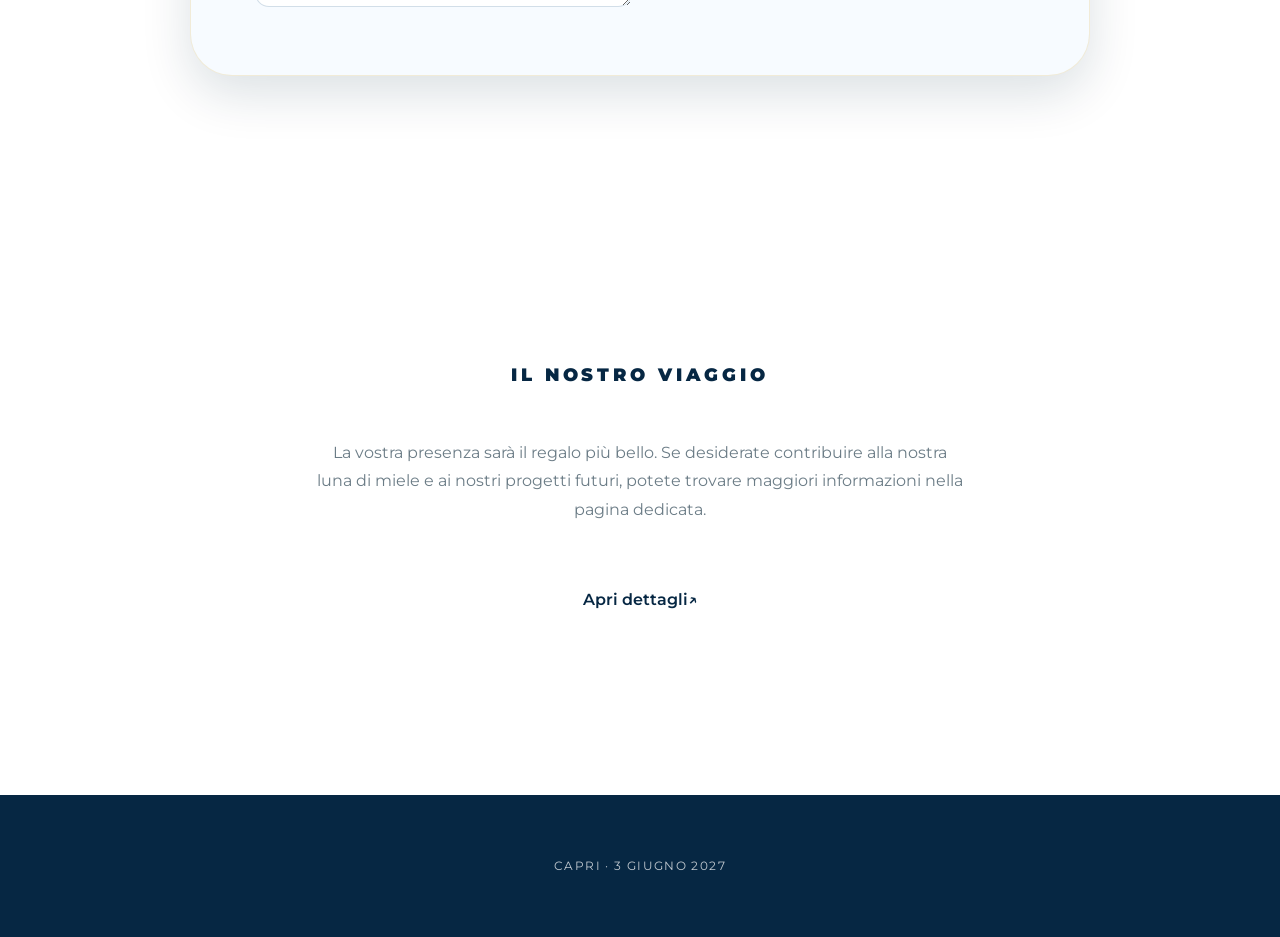
==== commit a6c10560: "Update index.html" ====
--- a/amici-X3nQa77L/index.html
+++ b/amici-X3nQa77L/index.html
@@ -318,7 +318,7 @@
       </div>
       <div class="time-item">
         <strong>18:00</strong>
-        <h4>Arrivo a Casa Orrico</h4>
+        <h4>Arrivo in villa</h4>
         <p>
           Grotta Azzurra, Anacapri.
         </p>
--- a/style.css
+++ b/style.css
@@ -387,9 +387,9 @@
 
 .transport-tip h3{
     margin:0 0 8px;
-
+    font-size:1.4rem;
+    margin-bottom:2rem;
     color:var(--blue-capri);
-
     font-family:'Cormorant Garamond', serif;
 }
 
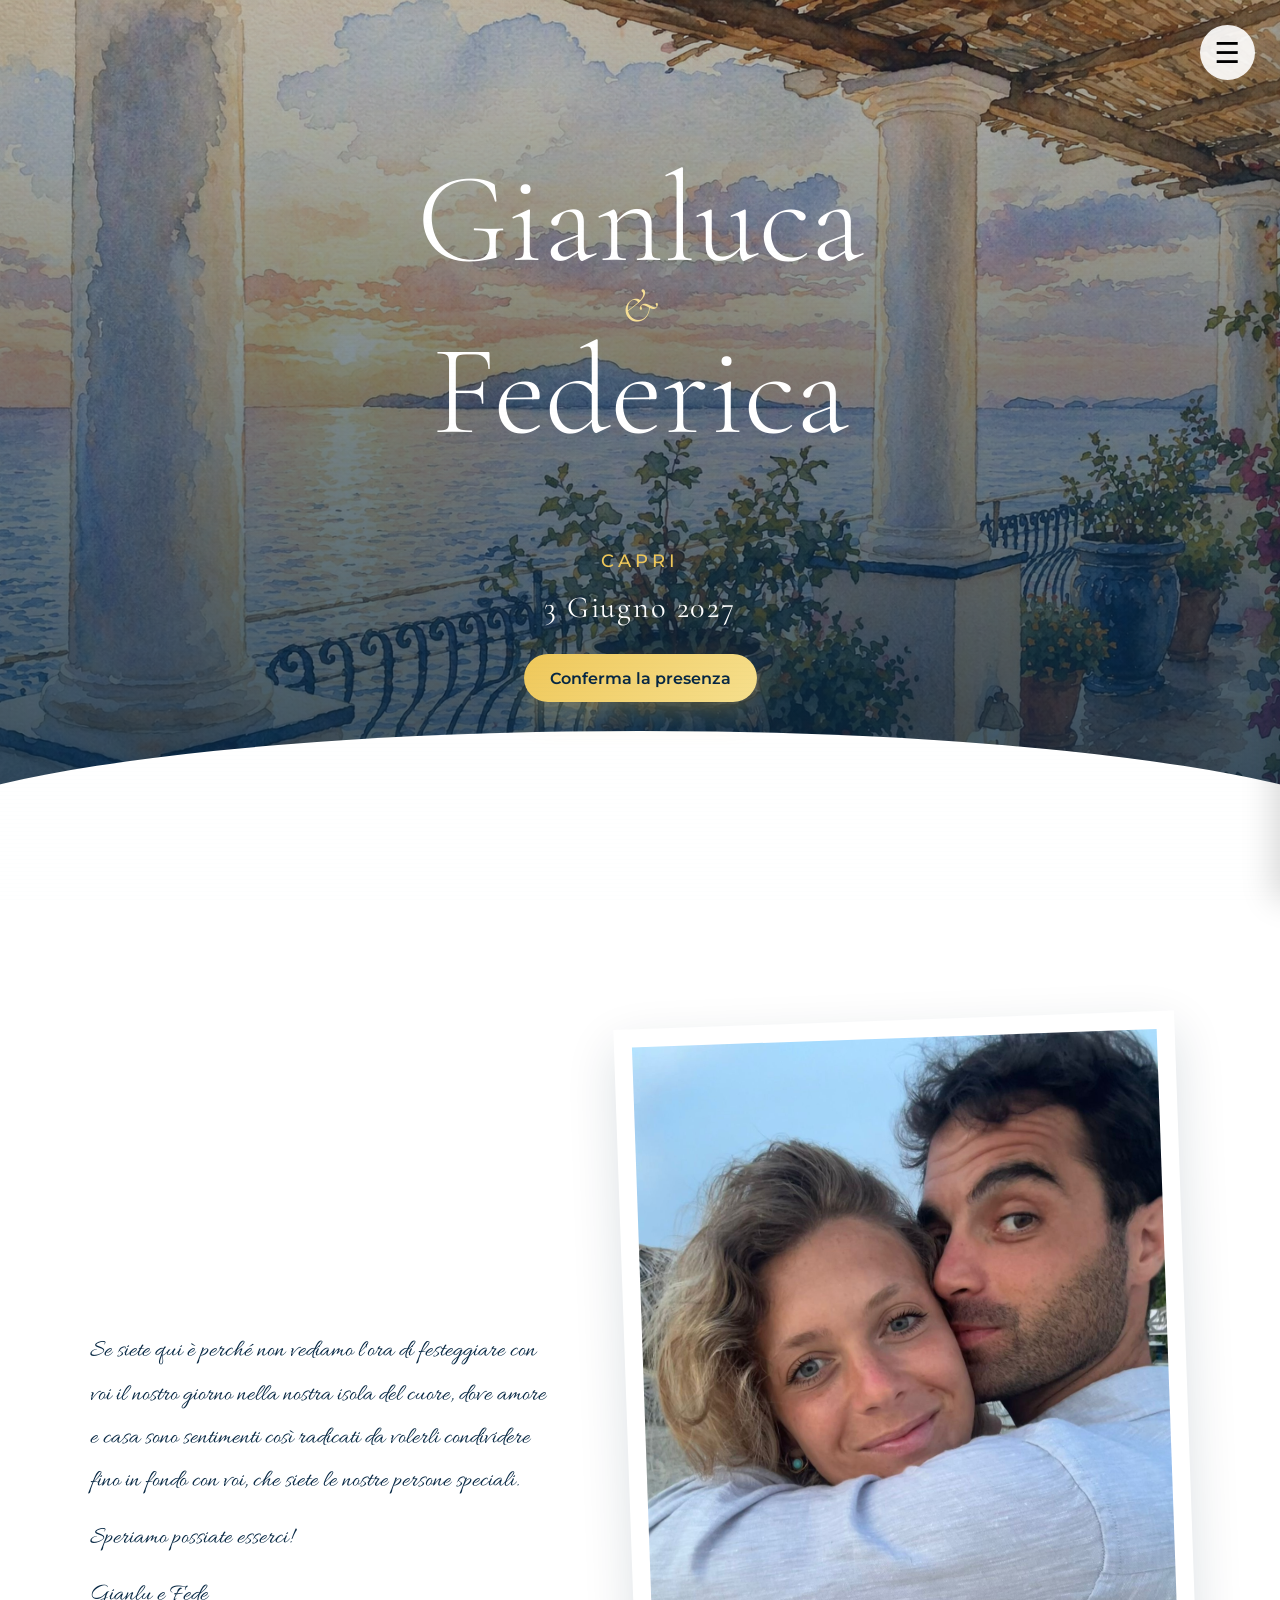
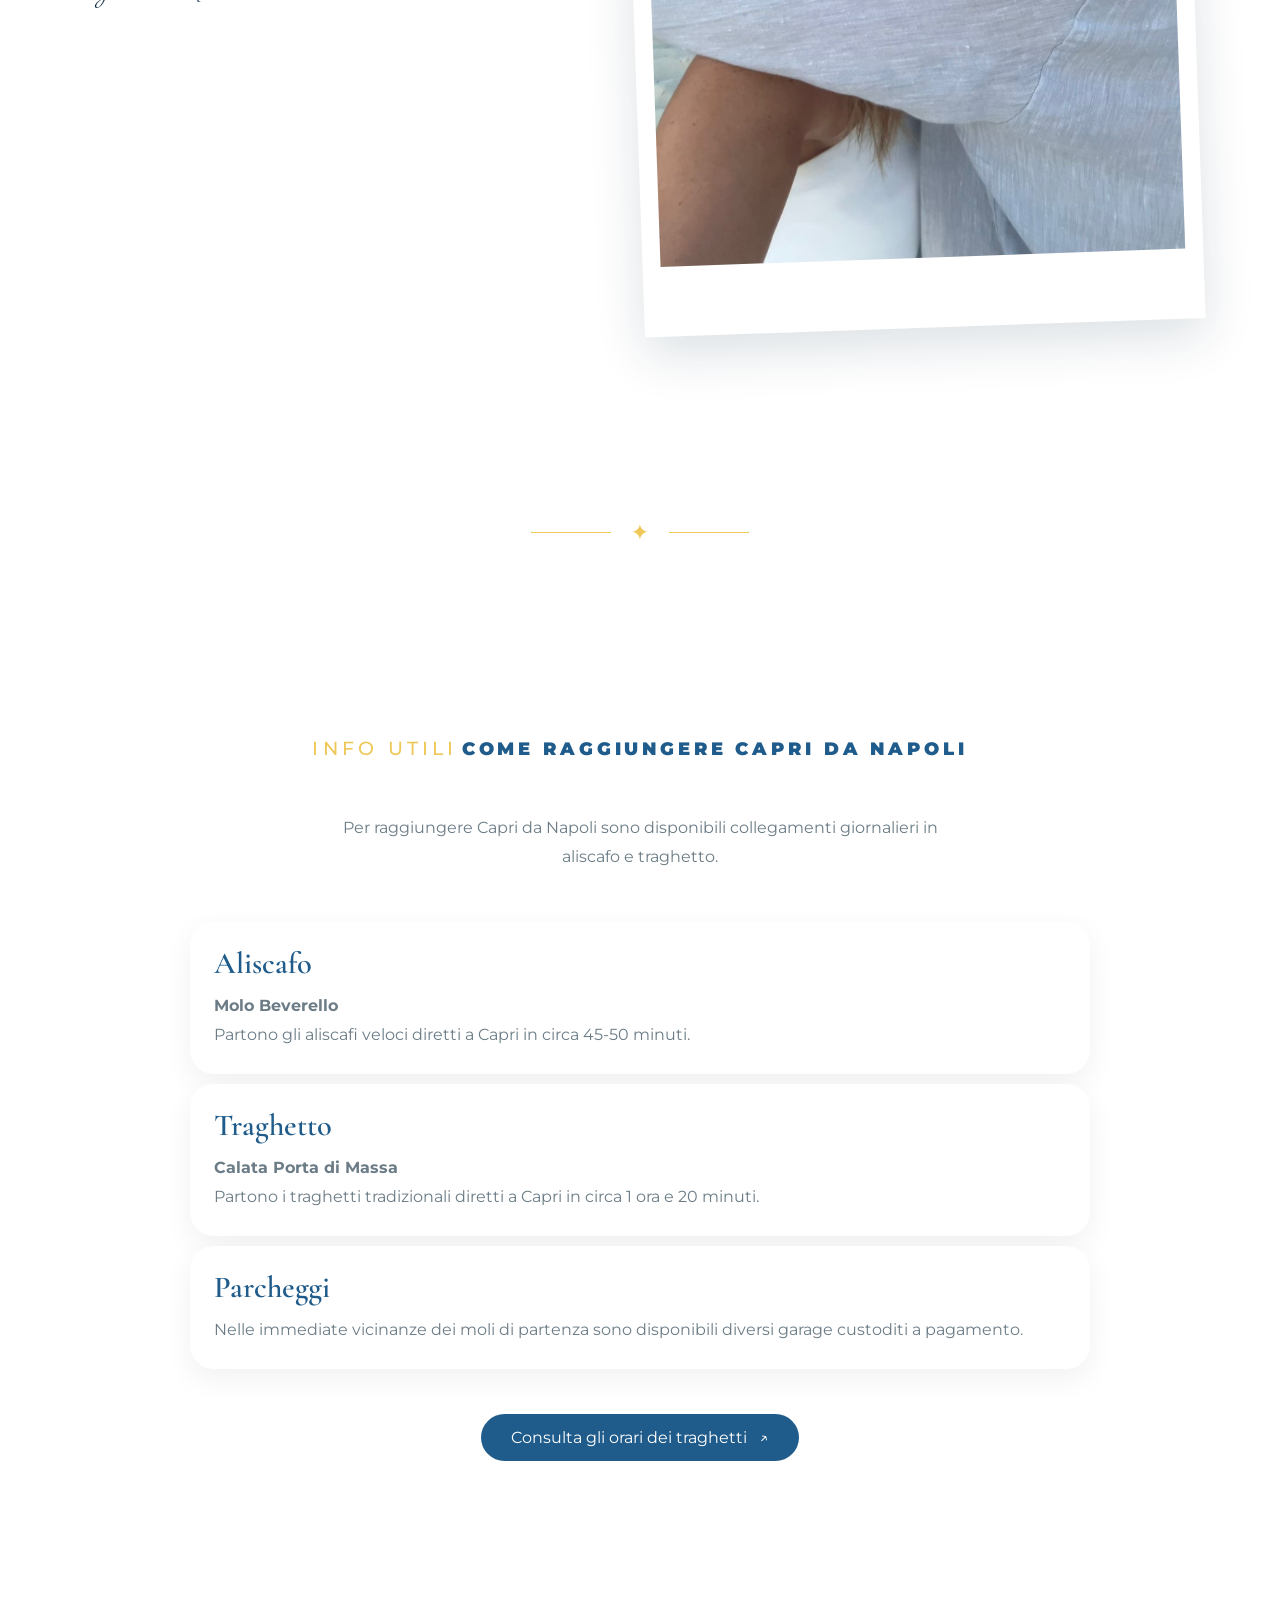
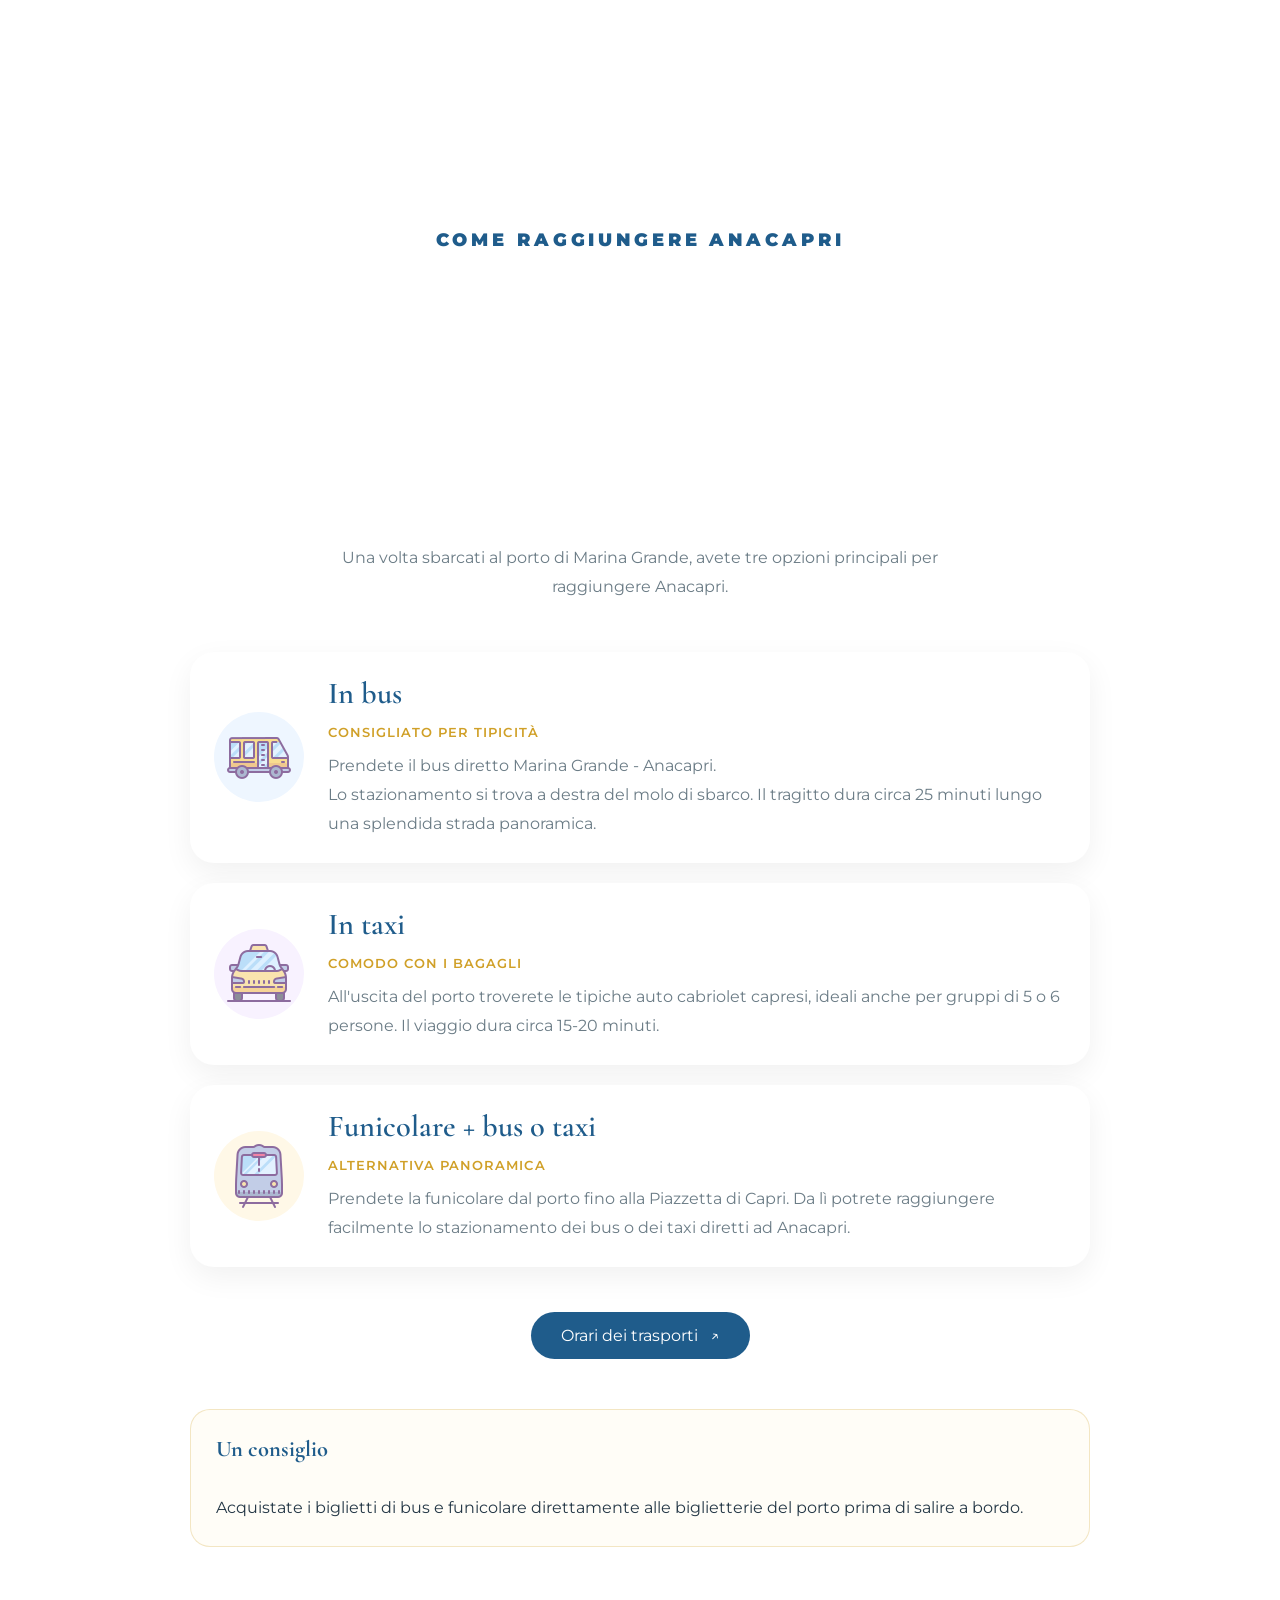
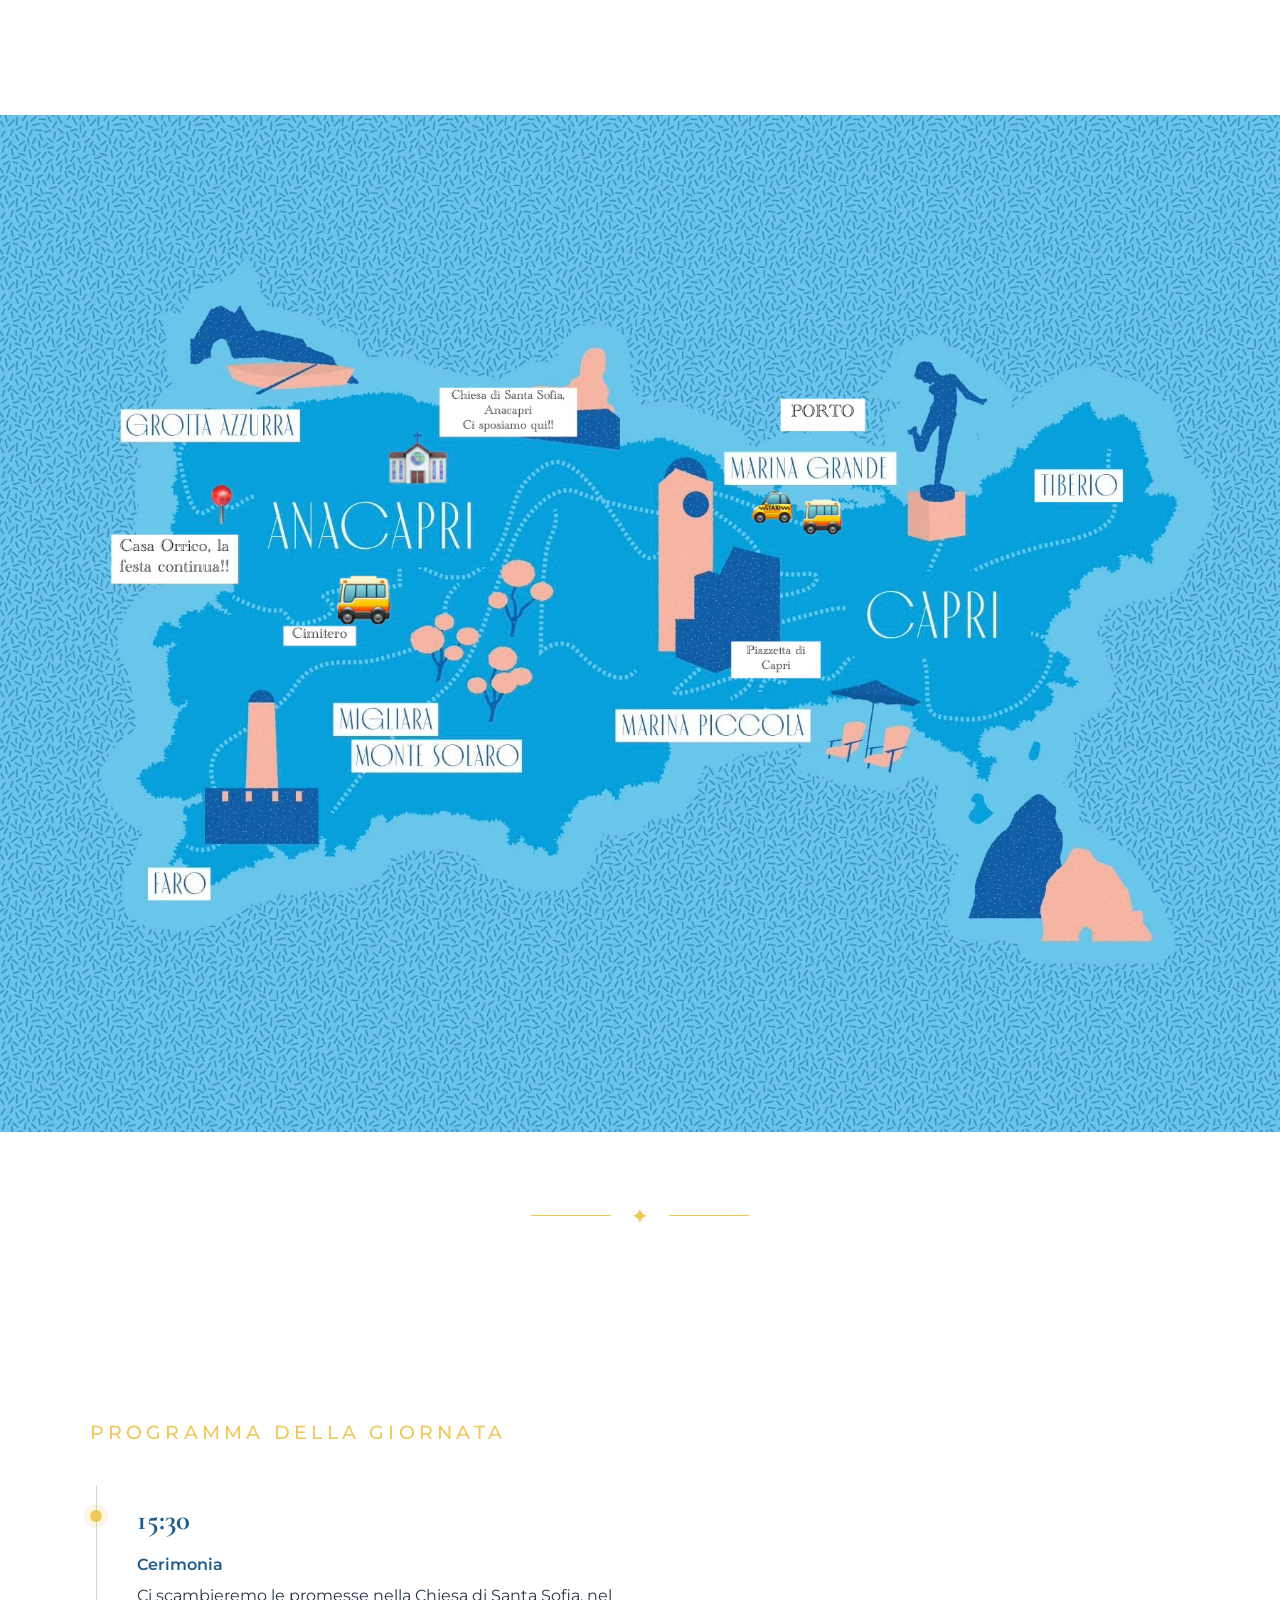
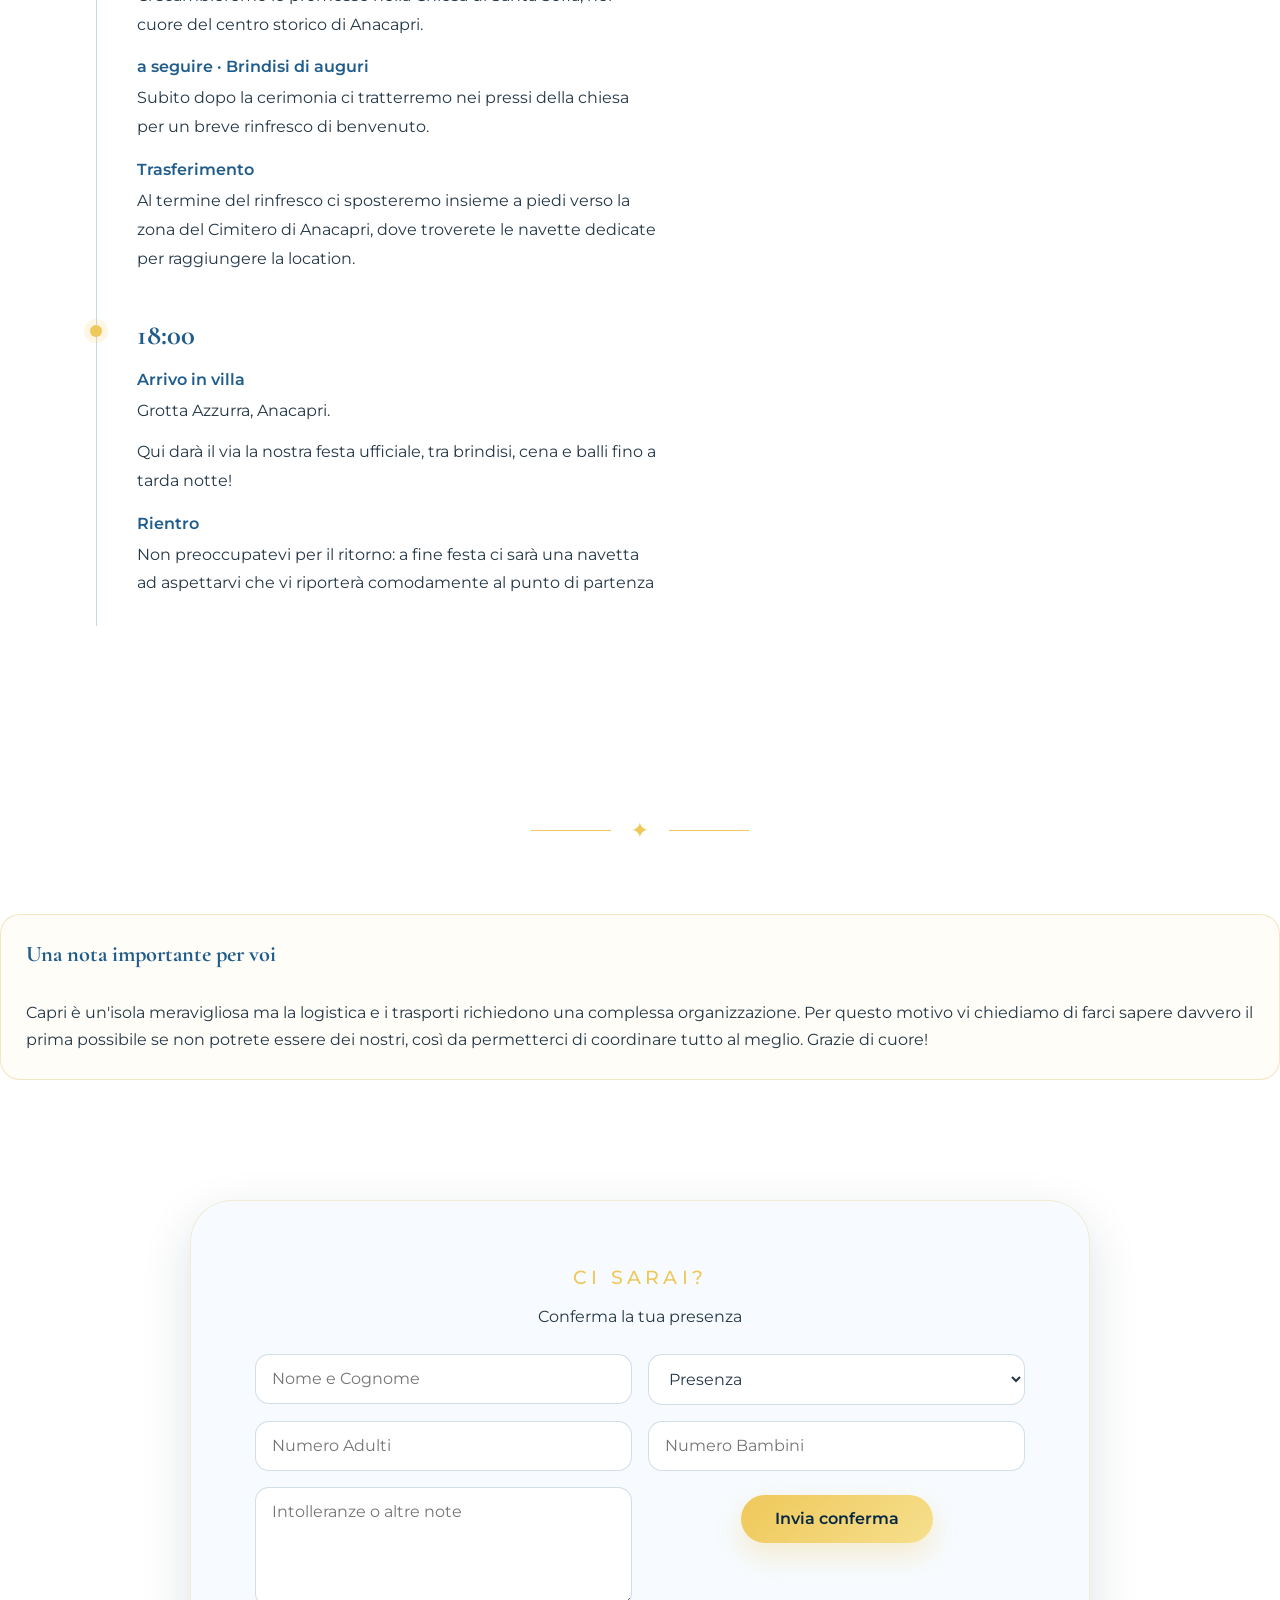
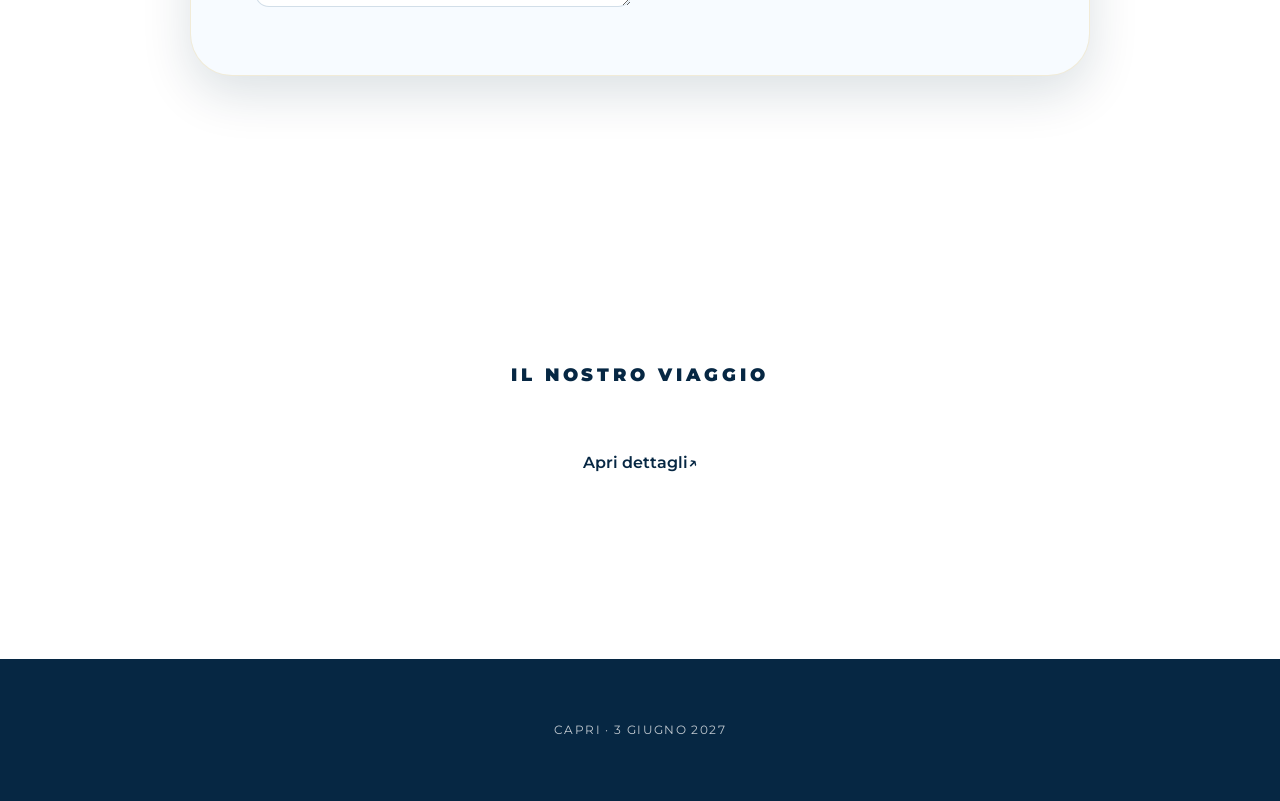
==== commit a2a3ff44: "Update index.html" ====
--- a/amici-X3nQa77L/index.html
+++ b/amici-X3nQa77L/index.html
@@ -470,13 +470,8 @@
         </span>
     </div>
     <div class="transport-content-simple">
-        <p class="transport-intro">
-            La vostra presenza sarà il regalo più bello.
-            Se desiderate contribuire alla nostra luna di miele
-            e ai nostri progetti futuri, potete trovare maggiori
-            informazioni nella pagina dedicata.
-        </p> 
-<a class="button" href="gift.html" style="background: linear-gradient(135deg, var(--sea));box-shadow: 0 0 0;">
+  
+  <a class="button" href="gift.html" style="background: linear-gradient(135deg, var(--sea));box-shadow: 0 0 0;">
   Apri dettagli
   <span aria-hidden="true"> ↗</span>
 </a>
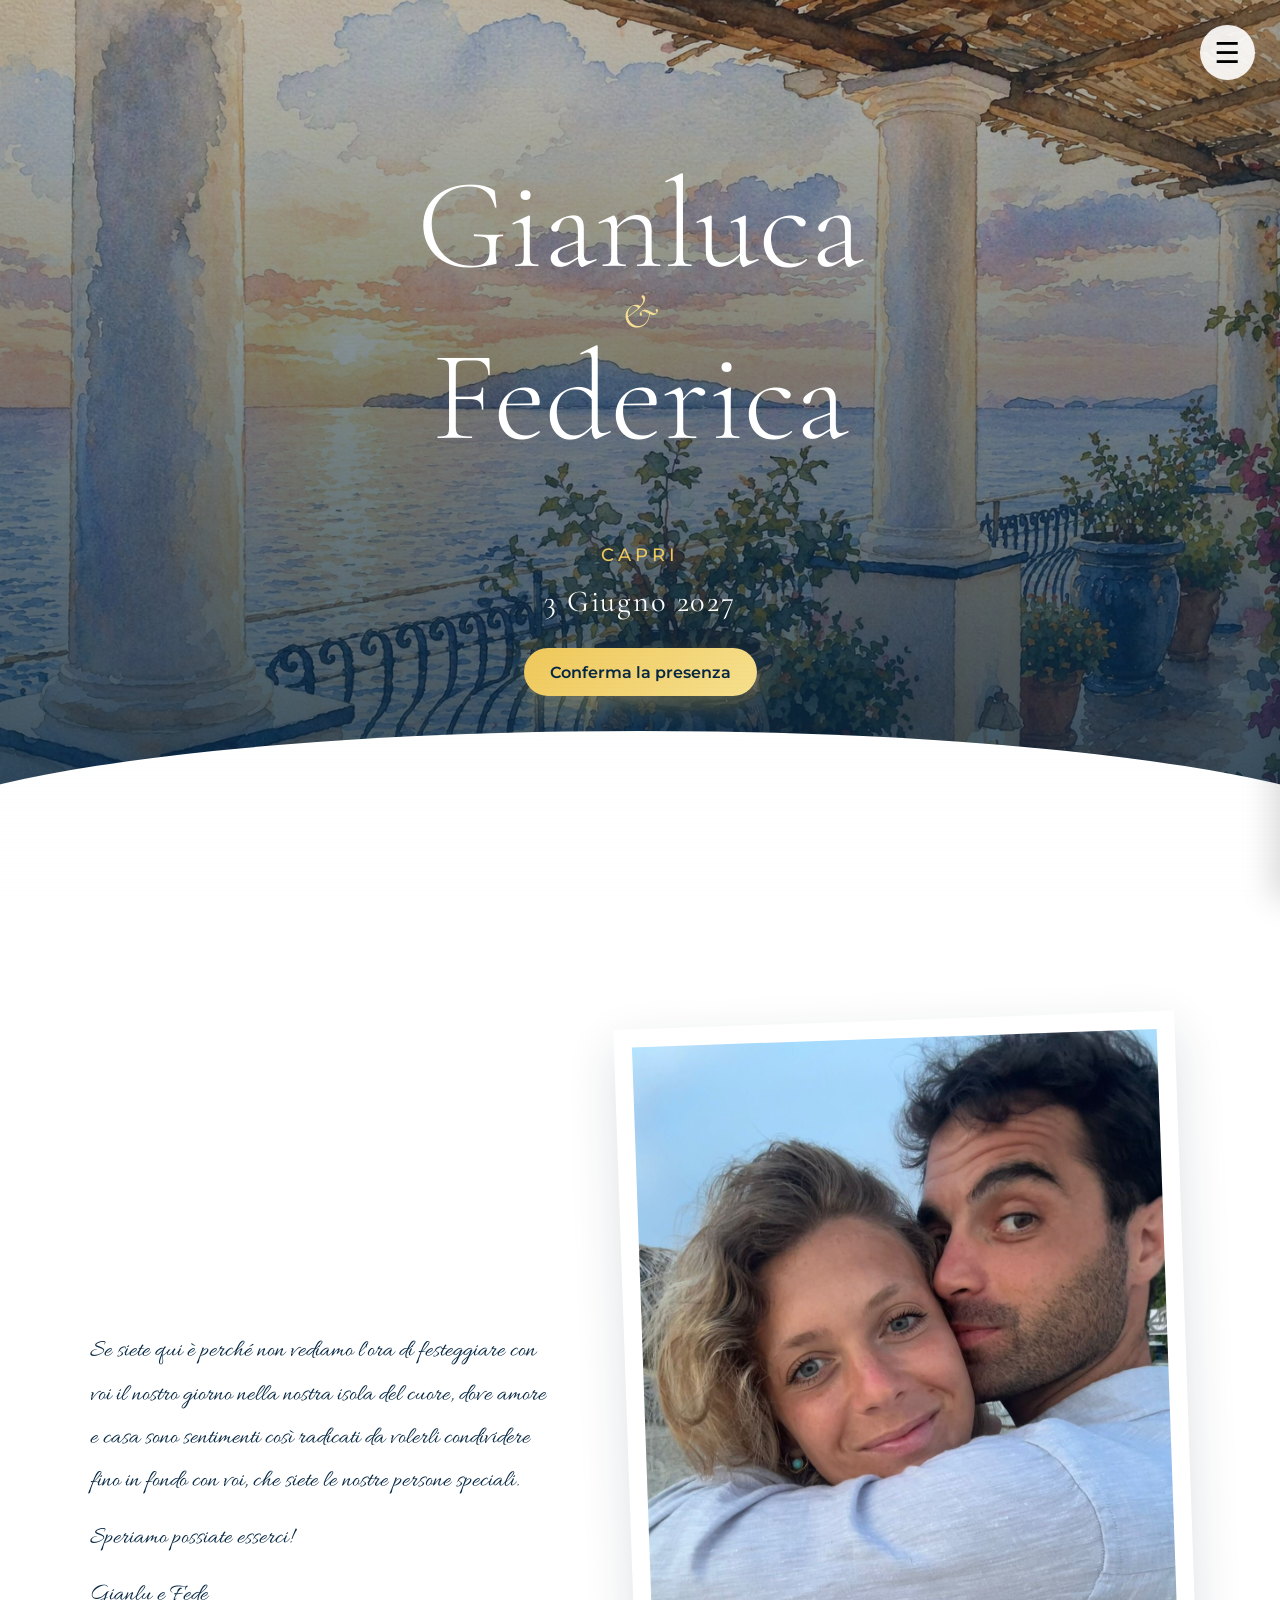
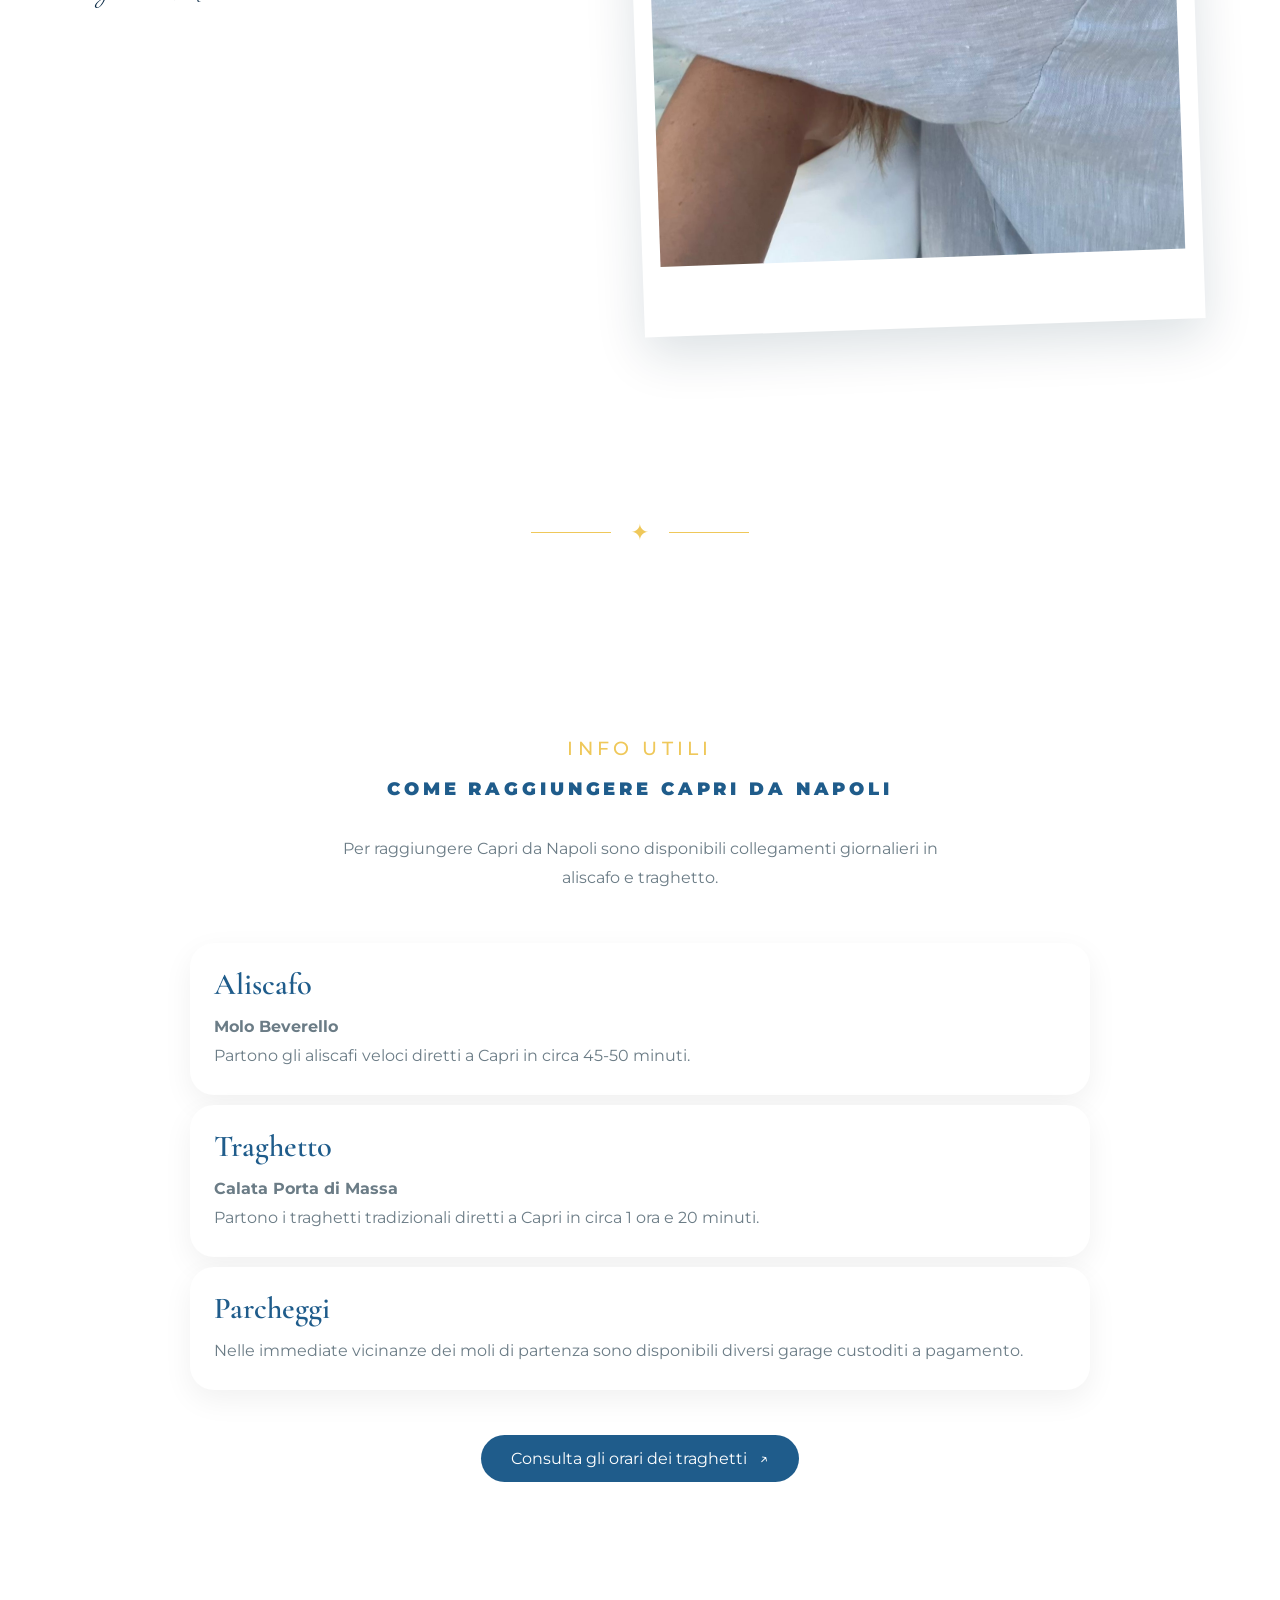
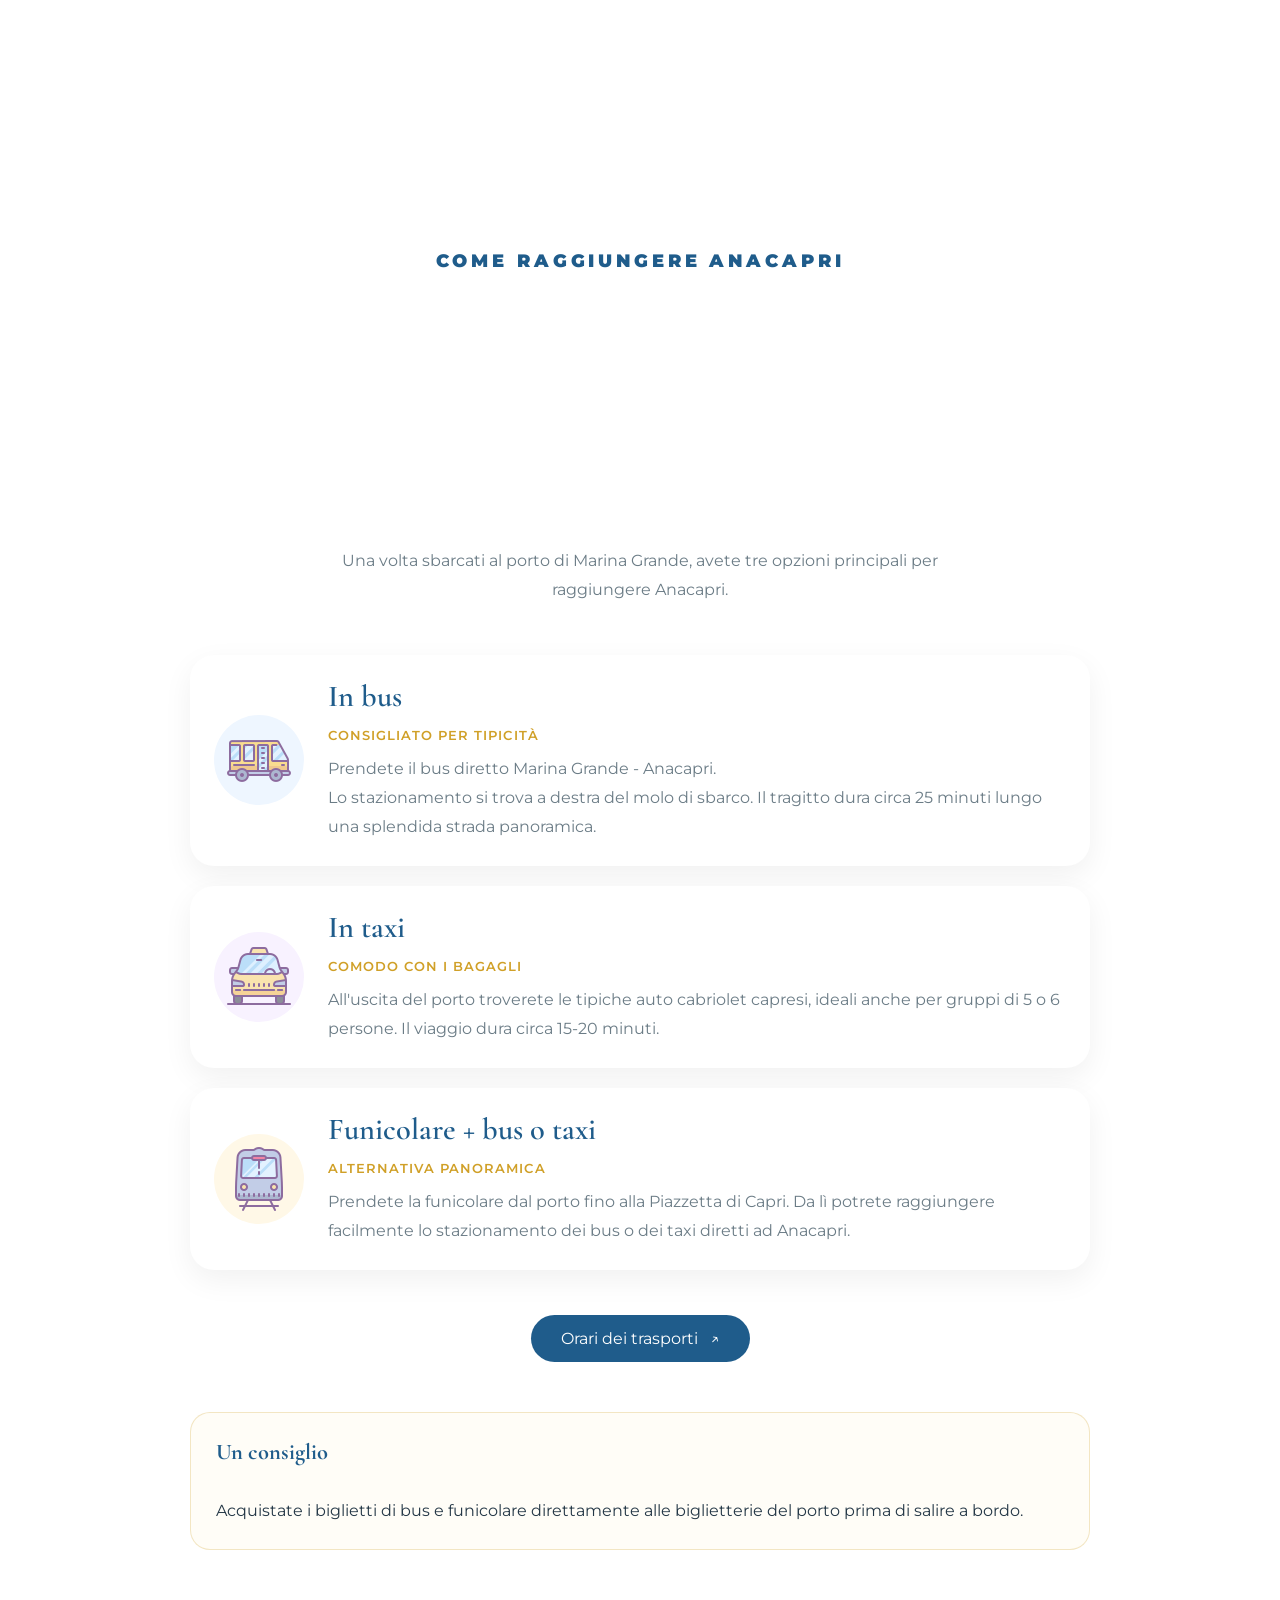
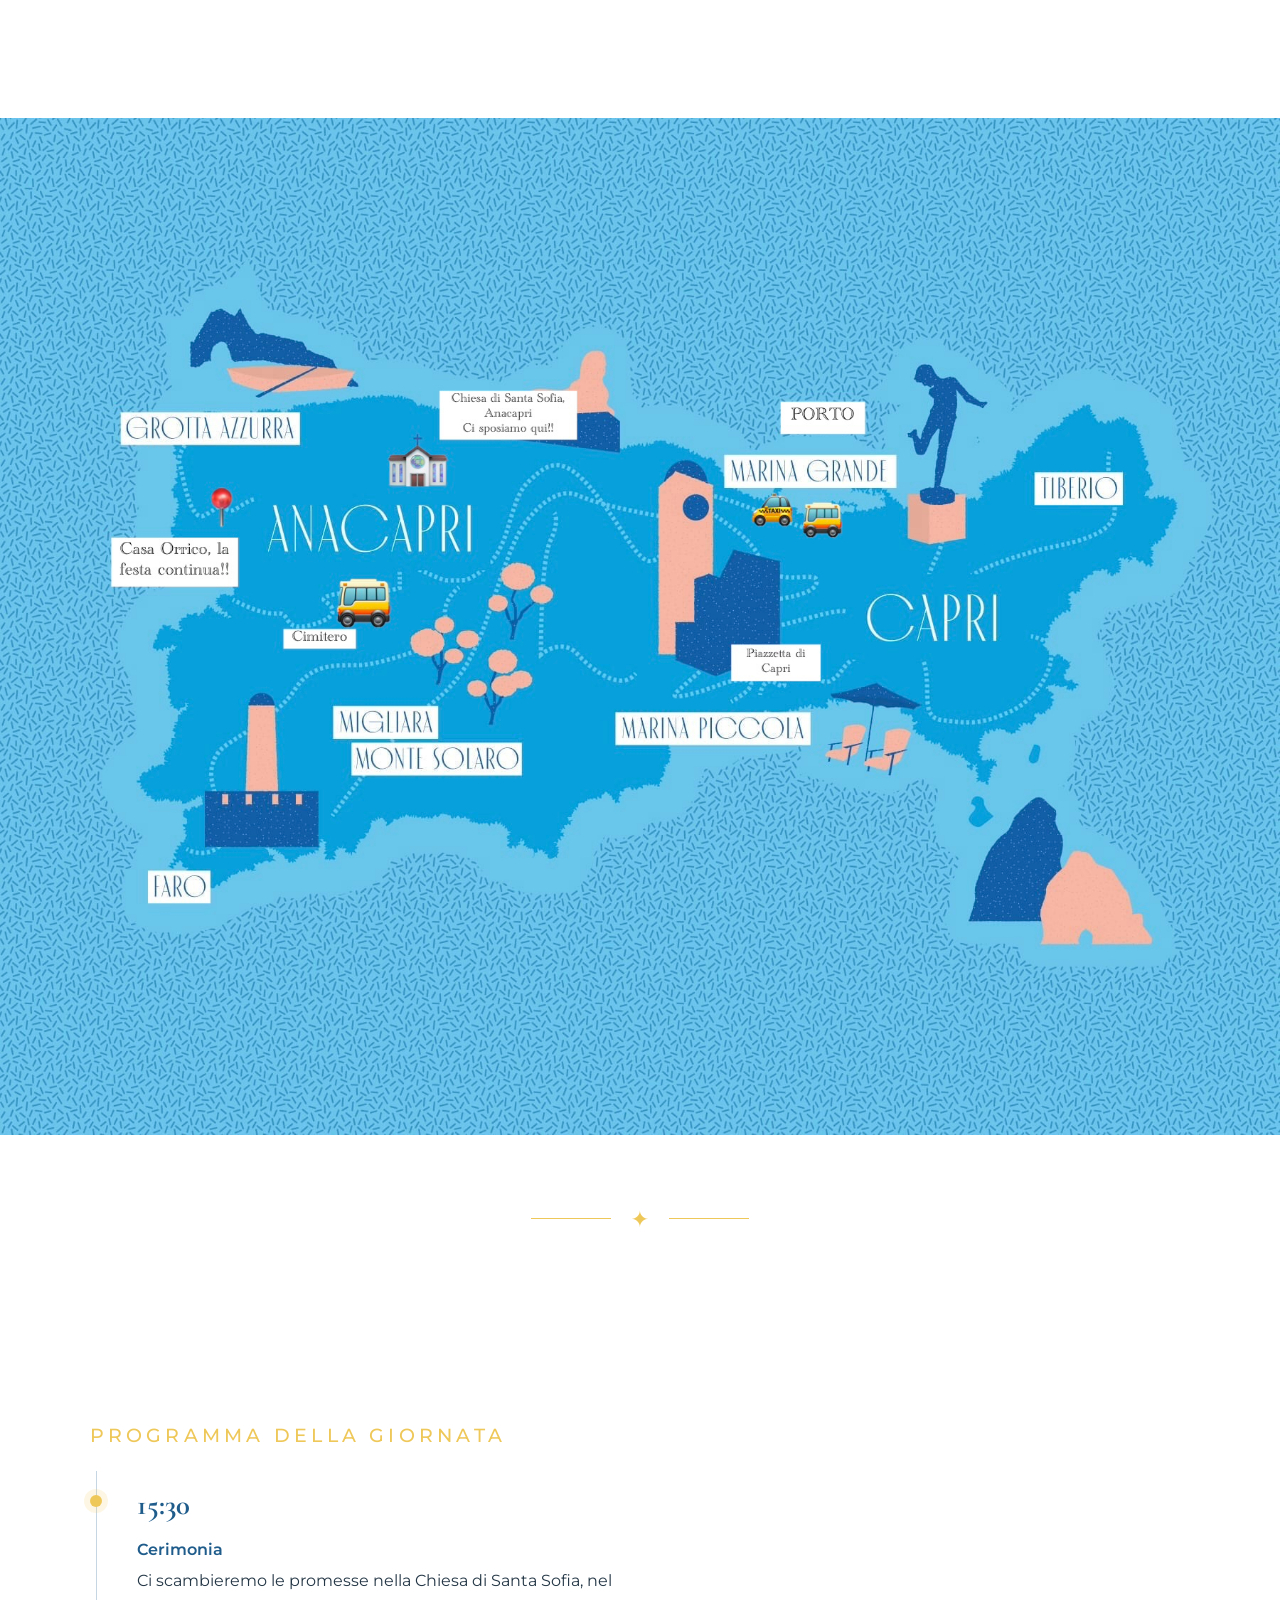
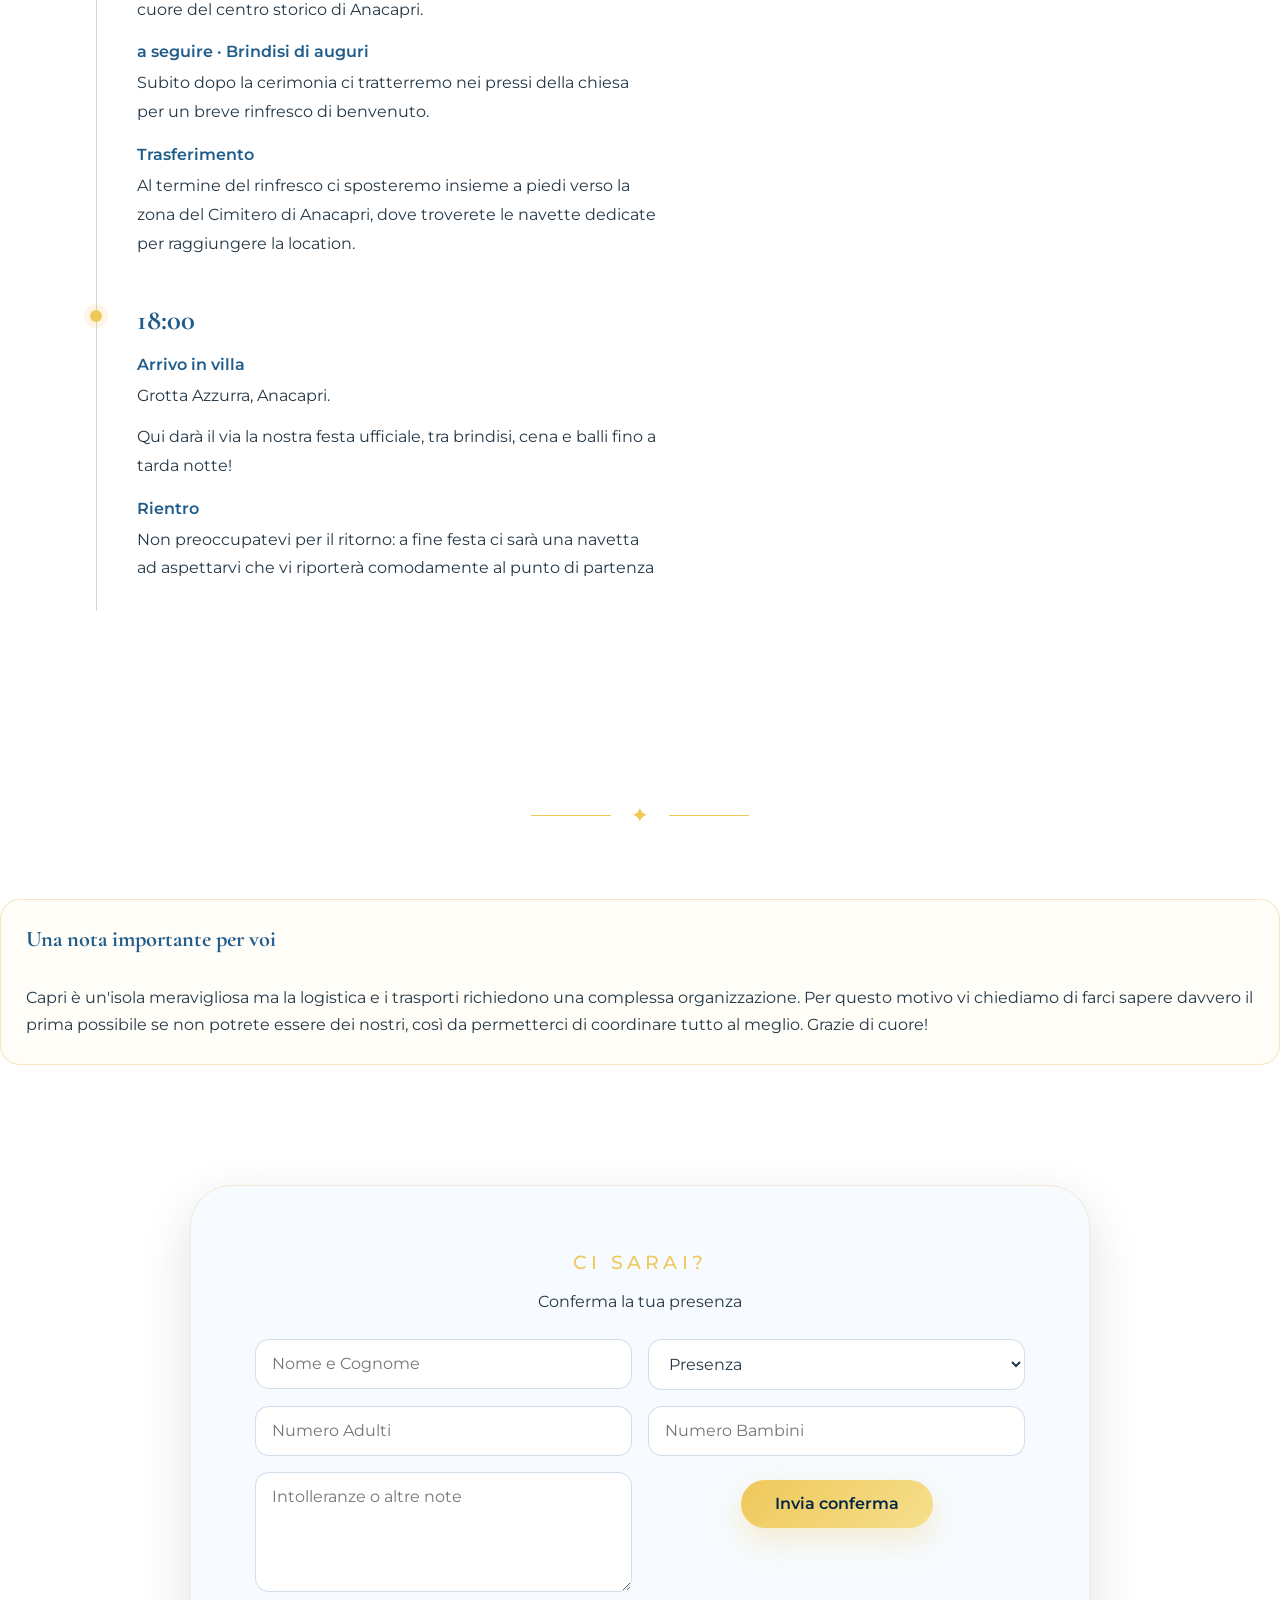
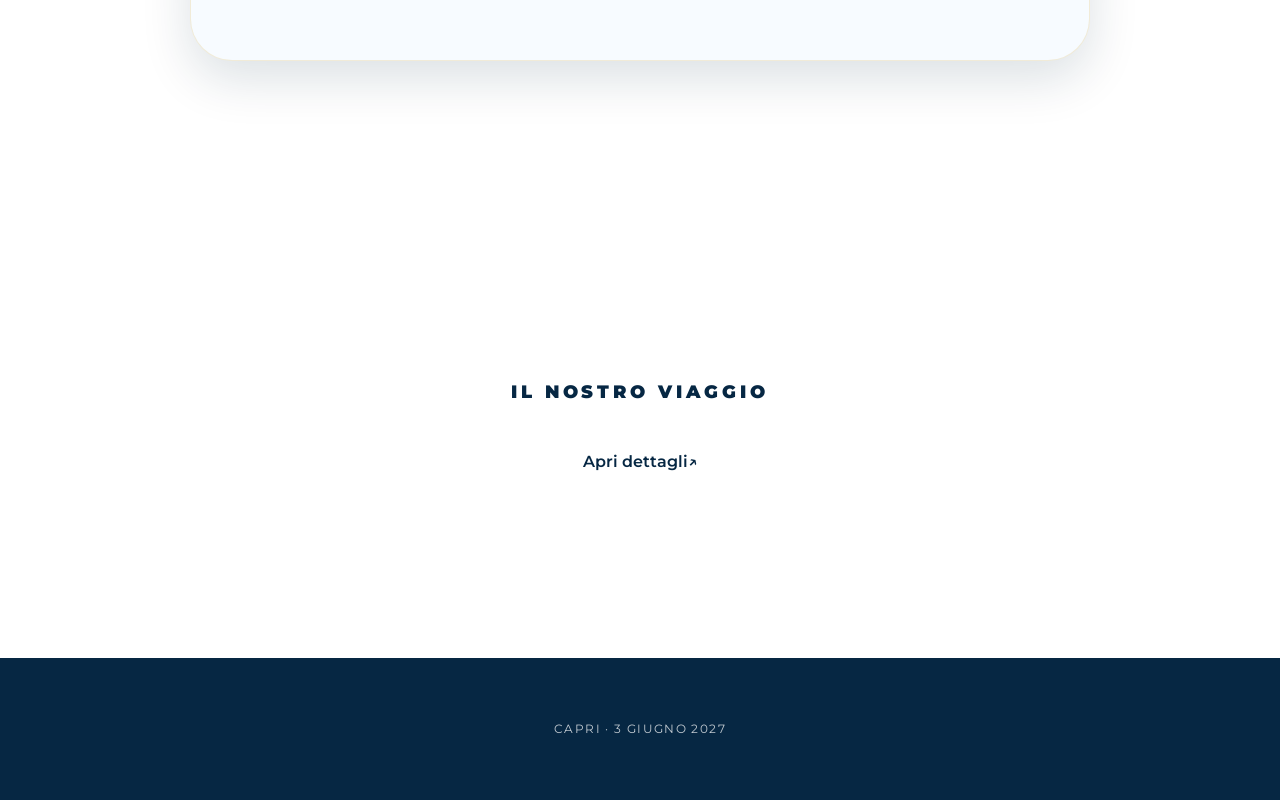
==== commit 066f14a5: "Update index.html" ====
--- a/amici-X3nQa77L/index.html
+++ b/amici-X3nQa77L/index.html
@@ -465,7 +465,7 @@
 
 <section class="journey section" id="fine">
     <div class="section-heading centered">
-      <span class="section-kicker section-kicker-blue transport-title" style="margin-top:3rem; color:var(--blue-night);">
+      <span class="section-kicker section-kicker-blue transport-title" style="margin-top:5rem; color:var(--blue-night);">
             Il nostro viaggio
         </span>
     </div>
--- a/style.css
+++ b/style.css
@@ -62,7 +62,7 @@
     line-height:1;
     font-weight:300;
 }
-.eyebrow, .section-kicker { display: inline-block; margin-bottom: 18px; text-transform: uppercase; letter-spacing: .22em; font-size: 1.2rem; font-weight: 500; color: var(--lemon); }
+.eyebrow, .section-kicker { display: block; margin-bottom: 18px; text-transform: uppercase; letter-spacing: .22em; font-size: 1.2rem; font-weight: 500; color: var(--lemon); }
 .hero-location { margin-top: 12px; font-size: 1.1rem; }
 .hero-date { margin-bottom: 28px; font-family: 'Cormorant Garamond', serif; font-size: clamp(1.8rem, 6vw, 1.9rem); letter-spacing: .06em; text-shadow: 0 8px 24px rgba(0,0,0,.24); }
 .button, form button { min-height: 48px; display: inline-flex; align-items: center; justify-content: center; border: 0; border-radius: 999px; padding: 14px 26px; background: linear-gradient(135deg, var(--lemon), #f6df8d); color: var(--blue-night); font-weight: 600; box-shadow: 0 12px 30px rgba(239,200,90,.3); cursor: pointer; }
@@ -79,7 +79,7 @@
 .postcard { position: relative; padding: 12px 12px 54px; background: white; box-shadow: var(--shadow); transform: rotate(-1deg); }
 .postcard img { width: 100%; height: clamp(360px, 115vw, 620px); object-fit: cover; object-position: center; }
 .centered { max-width: 850px; margin: 0 auto 36px; text-align: center; }
-.section-kicker-blue { color: var(--blue-capri); font-size: 1.1rem; font-weight: 1000;}
+.section-kicker-blue {display: block; color: var(--blue-capri); font-size: 1.1rem; font-weight: 1000;}
 .section-divider{
     display:flex;
     align-items:center;
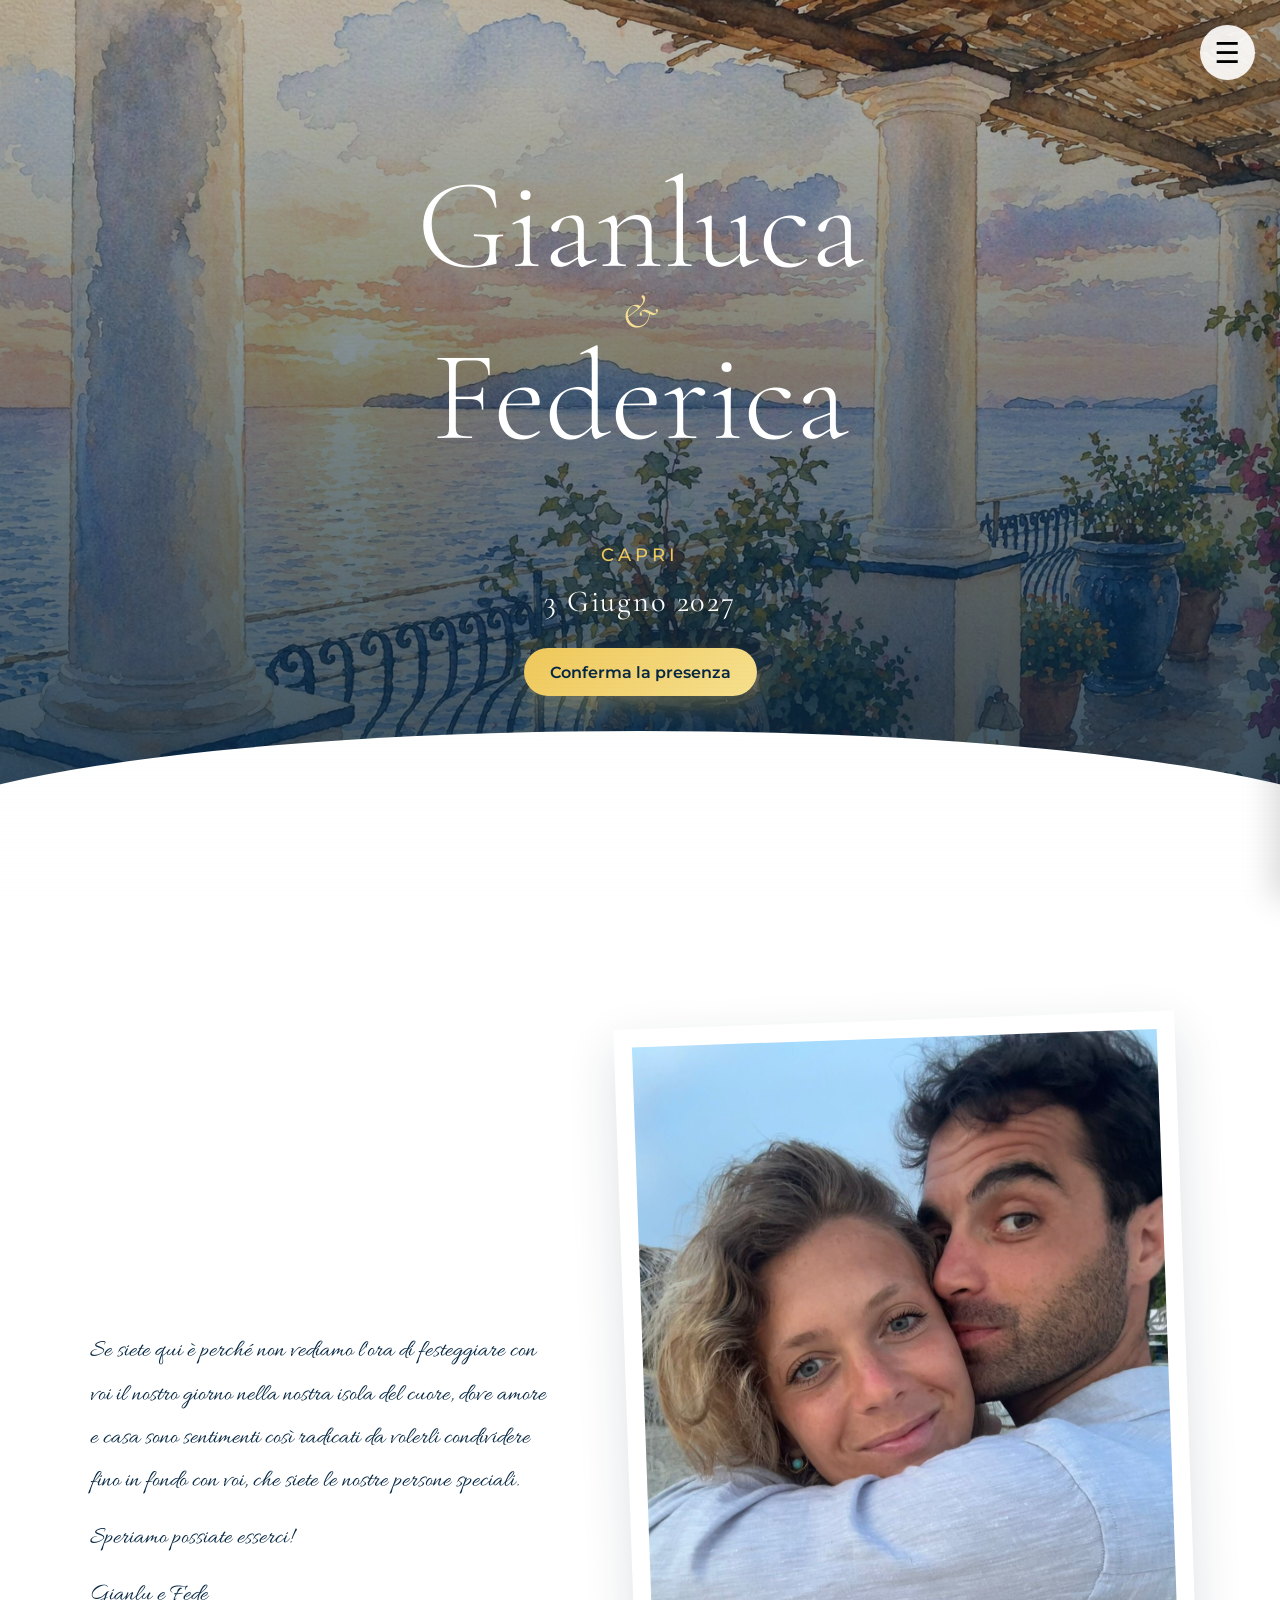
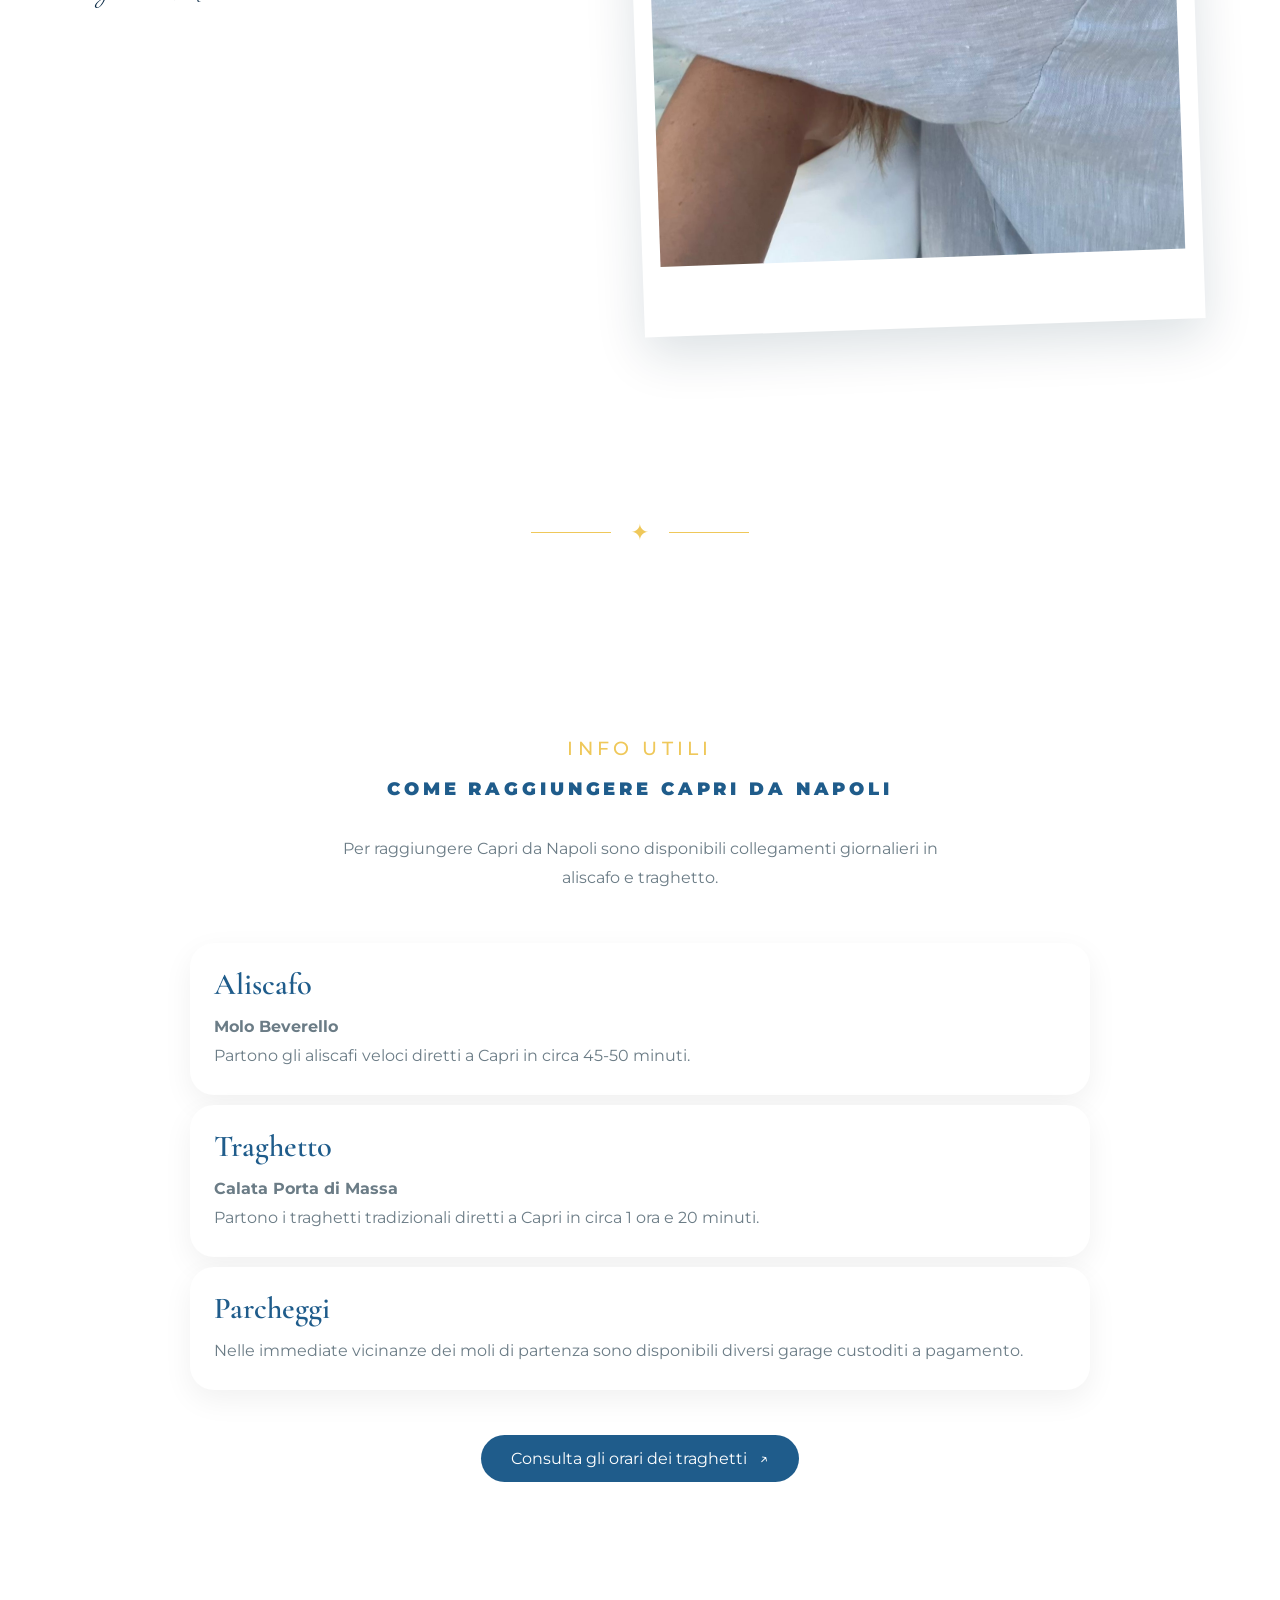
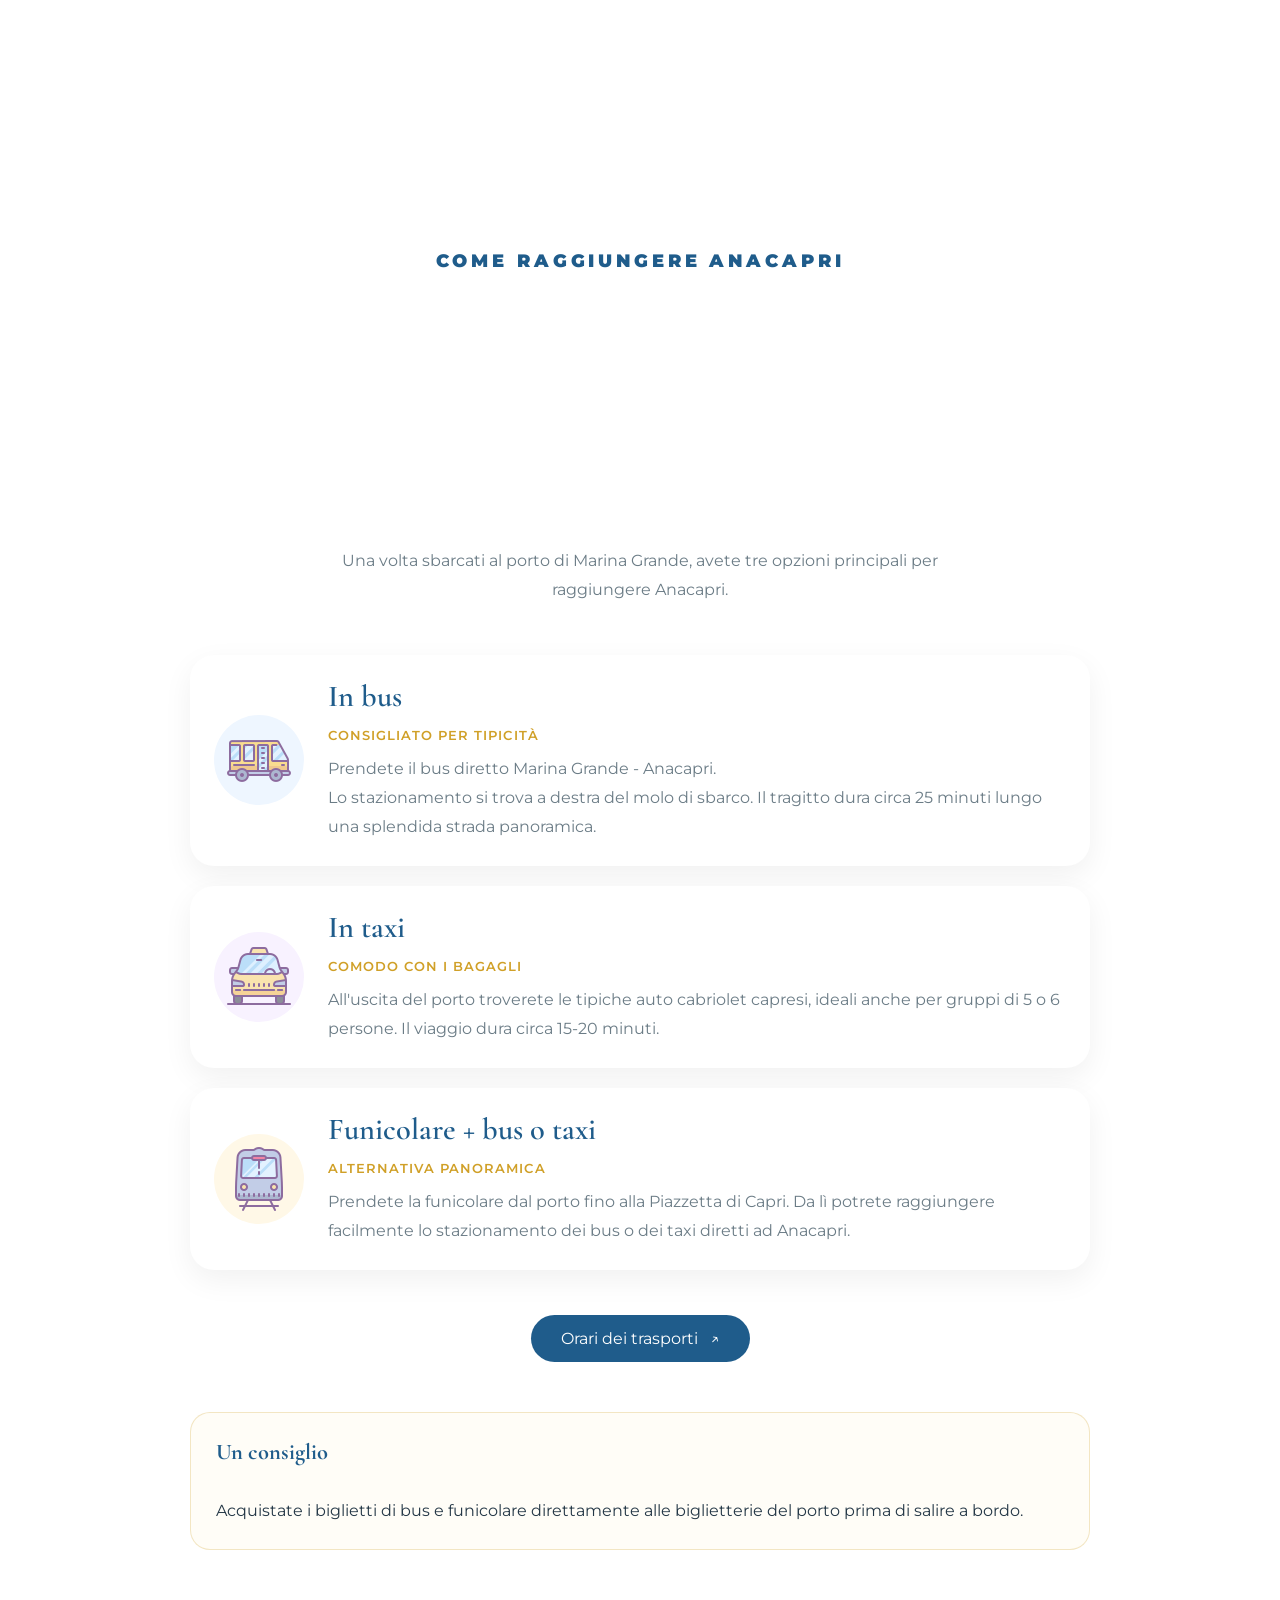
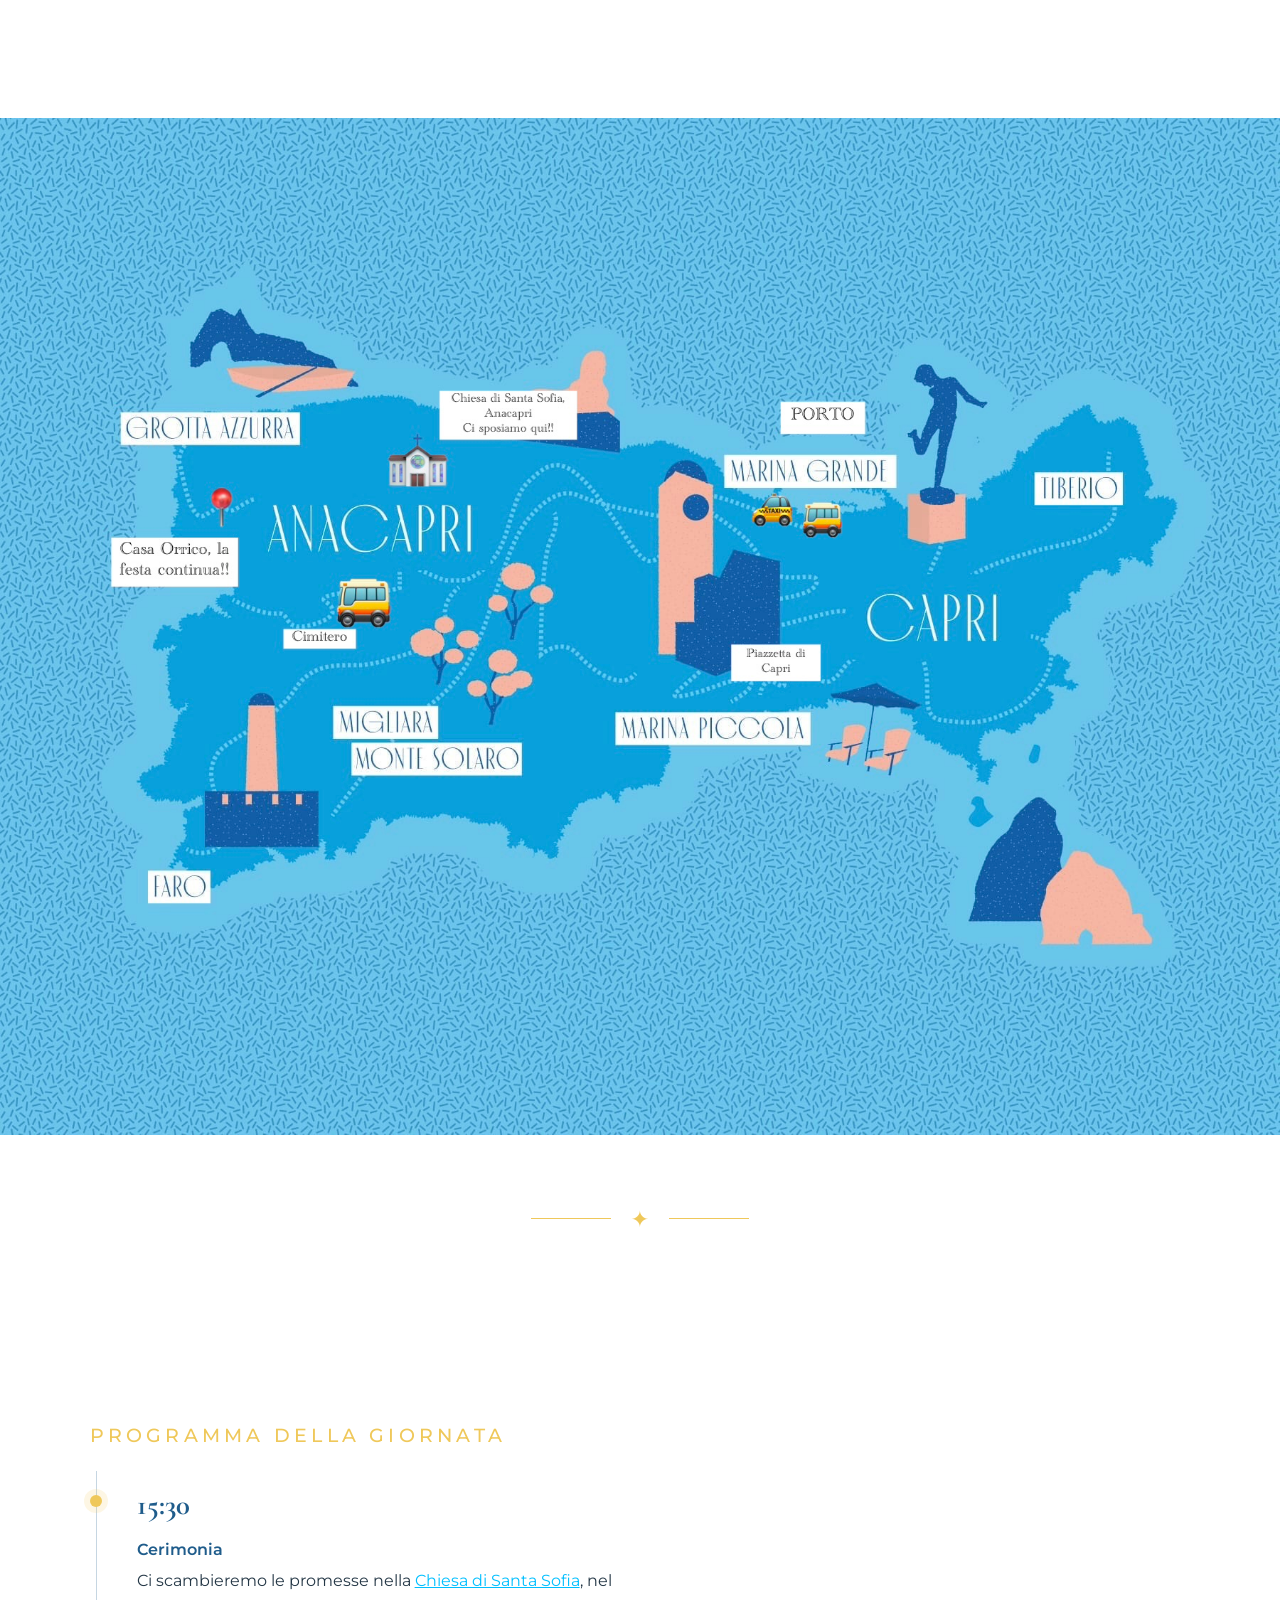
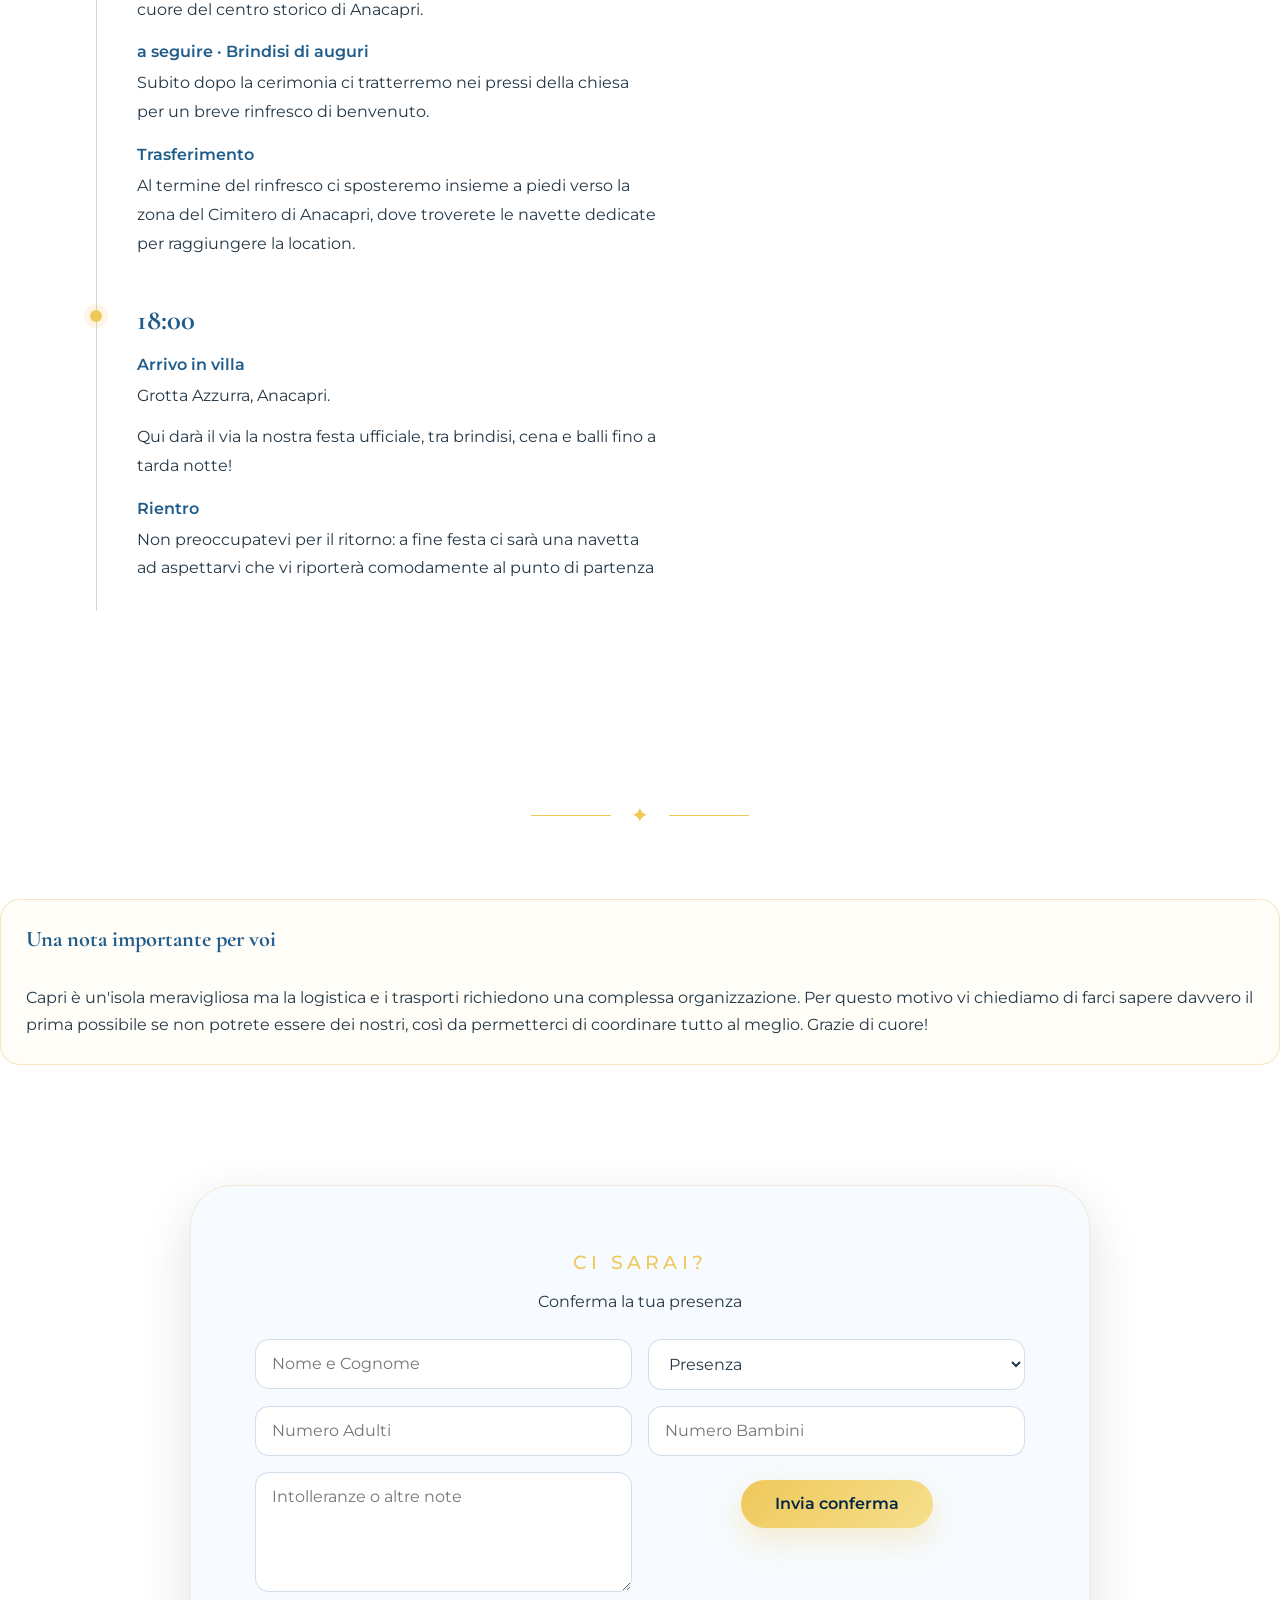
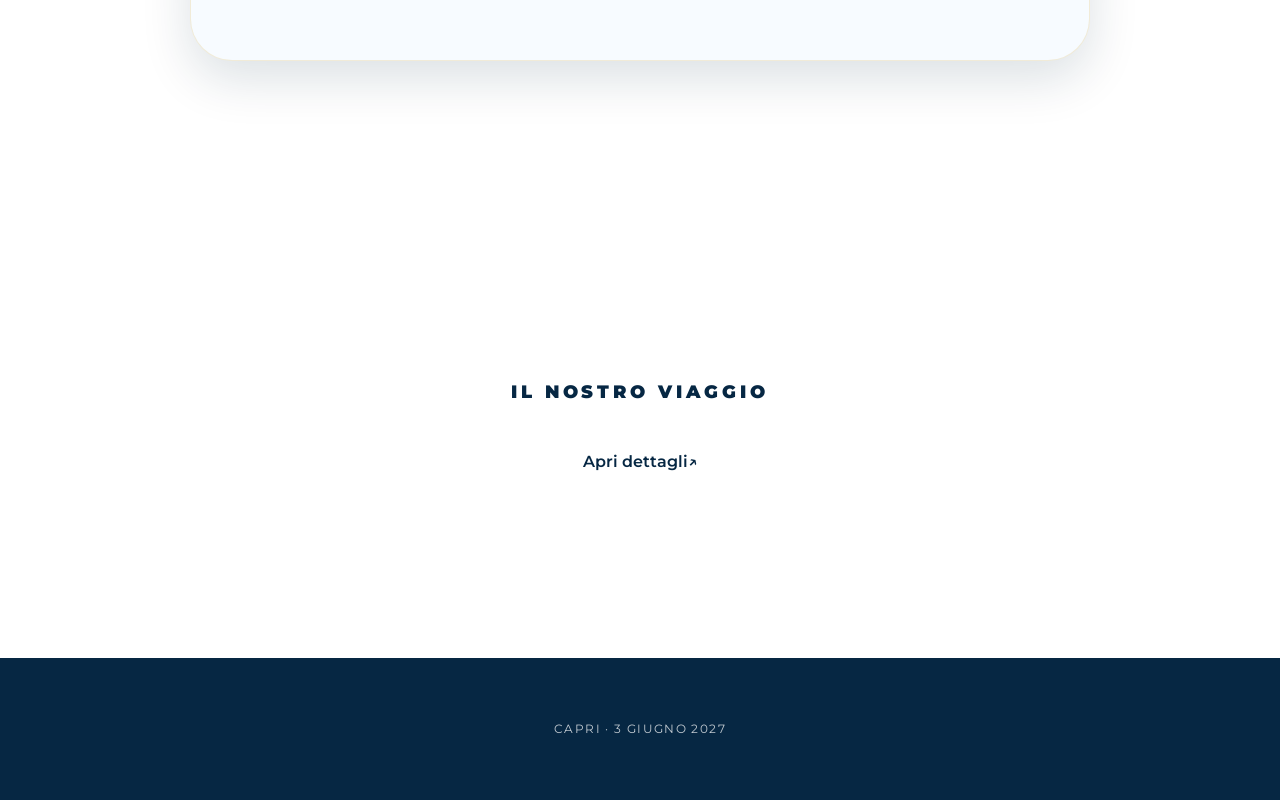
==== commit c309bdf8: "Update index.html" ====
--- a/amici-X3nQa77L/index.html
+++ b/amici-X3nQa77L/index.html
@@ -30,6 +30,8 @@
     <a href="#capri" onclick="toggleMenu()">Info utili</a>
     <a href="#programma" onclick="toggleMenu()">Programma</a>
     <a href="#rsvp" onclick="toggleMenu()">Conferma presenza</a>
+    <a href="#fine" onclick="toggleMenu()">Il nostro viaggio</a>
+
 </nav>
 <header class="hero" id="home">
 
@@ -301,7 +303,7 @@
         <strong>15:30</strong>
         <h4>Cerimonia</h4>
         <p>
-          Ci scambieremo le promesse nella Chiesa di Santa Sofia,
+          Ci scambieremo le promesse nella <a href="https://maps.app.goo.gl/fYgG2C3dUEqBenp18" style="color: #00bfff; text-decoration: underline;"><b></b>Chiesa di Santa Sofia</b></a>,
           nel cuore del centro storico di Anacapri.
         </p>
         <h4>a seguire · Brindisi di auguri</h4>
